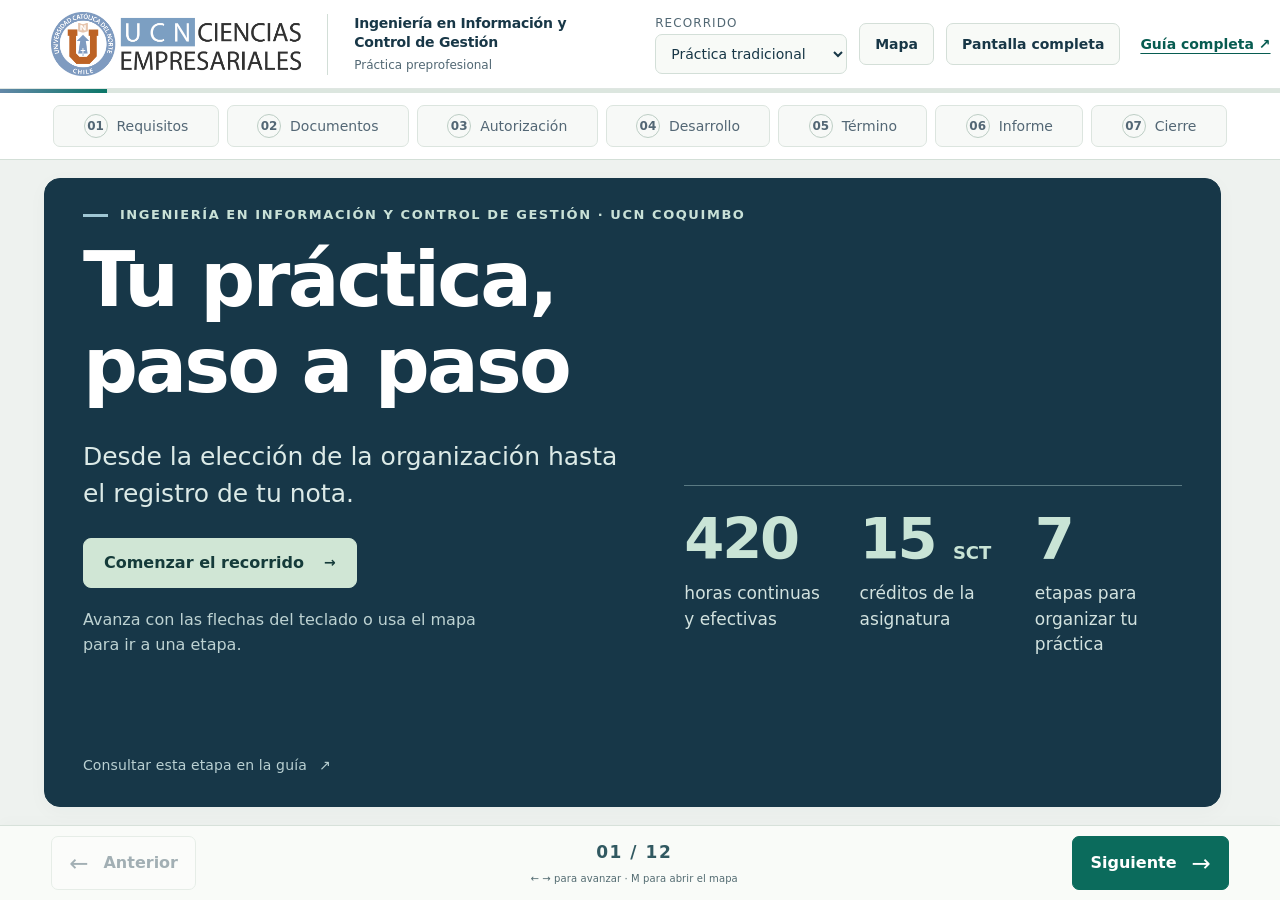
==== presentacion/index.html @ 8b62835c "Publica presentacion interactiva IICG 2026" ====
<!doctype html>
<html lang="es"><head><meta charset="utf-8"><meta name="viewport" content="width=device-width,initial-scale=1"><meta name="theme-color" content="#142f40"><meta name="description" content="Presentación interactiva del proceso de práctica preprofesional de Ingeniería en Información y Control de Gestión, UCN Coquimbo. Etapas, documentos, plazos y evaluación."><title>Tu práctica, paso a paso · IICG UCN</title><link rel="stylesheet" href="assets/presentacion.css?v=20261120-design3"><script src="assets/presentacion.js?v=20261120-design3" defer></script></head><body><a class="skip-link" href="#deck">Ir a la presentación</a><header class="deck-header"><a class="brand" href="https://eciem2026.github.io/recursospracticas.iicg/" aria-label="Abrir guía completa de práctica IICG"><img src="assets/logo-eciem-color.png" alt="Universidad Católica del Norte, Ciencias Empresariales"><span>Ingeniería en Información y Control de Gestión<br><small>Práctica preprofesional</small></span></a><div class="deck-tools"><label class="route-label" for="route-select">Recorrido<select id="route-select"><option value="tradicional">Práctica tradicional</option><option value="propia">Empresa propia</option></select></label><button type="button" class="tool-button" id="open-map">Mapa</button><button type="button" class="tool-button" id="fullscreen" hidden="">Pantalla completa</button><a class="guide-link" href="https://eciem2026.github.io/recursospracticas.iicg/">Guía completa ↗</a></div></header><div class="progress-track"><div id="deck-progress" role="progressbar" aria-label="Avance de la presentación" aria-valuemin="1" aria-valuemax="11" aria-valuenow="1"></div></div><noscript><p class="noscript-notice">Puedes leer todas las pantallas a continuación. Activa JavaScript para usar la navegación, los diagramas por pasos y las preguntas interactivas.</p></noscript><nav class="journey-strip" id="journey-strip" aria-label="Etapas del recorrido"><div class="journey-track" id="journey-track"></div></nav><main id="deck"><section class="slide cover" id="tradicional-0" data-route="tradicional" data-title="Tu práctica, paso a paso" aria-labelledby="title-tradicional-0" aria-roledescription="diapositiva"><div class="slide-heading"><p class="eyebrow">Ingeniería en Información y Control de Gestión · UCN Coquimbo</p><h1 id="title-tradicional-0" tabindex="-1">Tu práctica,<br>paso a paso</h1></div><div class="slide-content"><div class="cover-composition"><div class="cover-copy"><p>Desde la elección de la organización hasta el registro de tu nota.</p><button type="button" class="button primary" data-next="">Comenzar el recorrido <span aria-hidden="true">→</span></button><p class="small">Avanza con las flechas del teclado o usa el mapa para ir a una etapa.</p></div><dl class="cover-facts"><div><dt>420</dt><dd>horas continuas y efectivas</dd></div><div><dt>15 <span>SCT</span></dt><dd>créditos de la asignatura</dd></div><div><dt>7</dt><dd>etapas para organizar tu práctica</dd></div></dl></div></div><a class="source-link" href="https://eciem2026.github.io/recursospracticas.iicg/#screen=process&amp;route=traditional&amp;step=1">Consultar esta etapa en la guía <span aria-hidden="true">↗</span></a></section><section class="slide " id="tradicional-1" data-route="tradicional" data-title="Los requisitos para comenzar" aria-labelledby="title-tradicional-1" aria-roledescription="diapositiva"><div class="slide-heading"><p class="eyebrow">01 · Preparación</p><h1 id="title-tradicional-1" tabindex="-1">Los requisitos para comenzar</h1><p class="lede">Marca lo que ya revisaste antes de preparar tu postulación.</p></div><div class="slide-content"><div class="requirements-layout"><div data-check-group=""><div class="check-list"><label><input type="checkbox"><span>Mantener la matrícula como estudiante regular de la UCN.</span></label><label><input type="checkbox"><span>Tener aprobadas las asignaturas hasta sexto semestre, exceptuando Formación General.</span></label><label><input type="checkbox"><span>No estar afecto a causales de eliminación.</span></label><label><input type="checkbox"><span>Estar dentro del plazo de inscripción de la carrera.</span></label><label><input type="checkbox"><span>Estar dentro del período reglamentario para obtener el título.</span></label></div><p class="check-status" data-check-status="" aria-live="polite">0 de 5 requisitos revisados</p></div><aside class="side-note"><span class="big-symbol" aria-hidden="true">?</span><h2>¿Dónde realizarla?</h2><p>En una organización legalmente constituida, con funciones pertinentes a tu formación.</p><p>La organización no puede ser propiedad de un familiar directo.</p><a class="curriculum-open" id="deck-open-curriculum" href="#deck-curriculum" aria-haspopup="dialog" aria-controls="deck-curriculum">Ver la malla con asignaturas destacadas <span aria-hidden="true">↗</span></a></aside></div><p class="footnote">Esta lista te ayuda a revisar tu situación. La carrera verifica los requisitos al revisar la inscripción.</p><details class="extra" data-supplement="Los requisitos para comenzar"><summary>Programa de estudio y funciones pertinentes</summary><p>Antes de elegir la organización, revisa el programa de estudio de IICG. Las funciones deben permitir aplicar las competencias del perfil de egreso. Si necesitas una carta de presentación para postular, solicítala a la carrera.</p><a href="normativa/programa-practica-iicg.pdf" download>Consultar programa de estudio PDF</a></details></div><a class="source-link" href="https://eciem2026.github.io/recursospracticas.iicg/#screen=process&amp;route=traditional&amp;step=1">Consultar esta etapa en la guía <span aria-hidden="true">↗</span></a></section><section class="slide " id="tradicional-2" data-route="tradicional" data-title="El mapa de tu práctica" aria-labelledby="title-tradicional-2" aria-roledescription="diapositiva"><div class="slide-heading"><p class="eyebrow">Tu recorrido</p><h1 id="title-tradicional-2" tabindex="-1">El mapa de tu práctica</h1><p class="lede">Selecciona una etapa para abrir su explicación.</p></div><div class="slide-content"><nav class="process-map" aria-label="Etapas de la práctica"><button type="button" data-go="1"><span class="map-number">01</span><strong>Preparación</strong><small>Requisitos y organización</small></button><button type="button" data-go="3"><span class="map-number">02</span><strong>Documentación</strong><small>Formulario y plan</small></button><button type="button" data-go="4"><span class="map-number">03</span><strong>Revisión</strong><small>Carta y autorización</small></button><button type="button" data-go="5"><span class="map-number">04</span><strong>Desarrollo</strong><small>420 horas y evidencias</small></button><button type="button" data-go="6"><span class="map-number">05</span><strong>Término</strong><small>Aviso y constancia</small></button><button type="button" data-go="7"><span class="map-number">06</span><strong>Informe</strong><small>Entrega y evaluación</small></button><button type="button" data-go="8"><span class="map-number">07</span><strong>Cierre</strong><small>Nota y registro</small></button></nav><div class="map-caption"><p><strong>Antes de iniciar</strong><br>Preparación, documentos y autorización.</p><p><strong>Durante la práctica</strong><br>Actividades, seguimiento y evidencias.</p><p><strong>Al finalizar</strong><br>Notificación, evaluaciones y registro.</p></div></div><a class="source-link" href="https://eciem2026.github.io/recursospracticas.iicg/#screen=process&amp;route=traditional&amp;step=1">Consultar esta etapa en la guía <span aria-hidden="true">↗</span></a></section><section class="slide  deadline-slide" id="tradicional-3" data-route="tradicional" data-title="La postulación a Secretaría" aria-labelledby="title-tradicional-3" aria-roledescription="diapositiva"><div class="slide-heading"><p class="eyebrow">02 · Documentación</p><h1 id="title-tradicional-3" tabindex="-1">La postulación a Secretaría</h1><p class="lede">El formulario y el plan deben coincidir en sus antecedentes y fechas.</p></div><div class="slide-content"><div class="document-flow"><div class="document-pair"><div><span class="paper-number">01</span><h2>Formulario de inscripción</h2><p>Datos del estudiante, organización, supervisor, fechas y horario.</p><a class="download" href="formularios/inscripcion-iicg-2026.docx" download="">Descargar formulario <span>DOCX ↓</span></a></div><div><span class="paper-number">02</span><h2>Plan de trabajo</h2><p>Objetivo general, al menos tres objetivos específicos, actividades y productos.</p><a class="download" href="formularios/plan-de-practica-iicg-2026.docx" download="">Descargar plan <span>DOCX ↓</span></a></div></div><div class="send-strip"><span class="actor">Supervisor</span><strong>Firma y timbre en ambos documentos</strong><span class="connector" aria-hidden="true">→</span><span class="actor">Estudiante</span><strong>Envío a <a href="mailto:secre.iicg.eciem@ucn.cl">secre.iicg.eciem@ucn.cl</a></strong></div></div><div class="deadline-strip"><p><strong>15 de enero de 2027</strong><span>Fecha límite para postular.</span></p><p><strong>Al menos 5 días hábiles antes</strong><span>Respecto de la fecha de inicio de la práctica.</span></p></div><details class="extra" data-supplement="La postulación a Secretaría"><summary>Anticipación y documentos 2026</summary><p>El plazo de revisión comienza cuando Secretaría recibe los documentos. Una entrega sin al menos 5 días hábiles de anticipación puede rechazarse o requerir un ajuste autorizado de las fechas. Las solicitudes posteriores al 15 de enero de 2027 no se admiten ni se derivan a autorización.</p><p>Desde el 25 de noviembre de 2026, todas las nuevas inscripciones deben utilizar los formatos 2026. Si tienes versiones anteriores, descarga las actualizadas desde la biblioteca de descargas del recurso interactivo.</p></details></div><a class="source-link" href="https://eciem2026.github.io/recursospracticas.iicg/#screen=process&amp;route=traditional&amp;step=2">Consultar esta etapa en la guía <span aria-hidden="true">↗</span></a></section><section class="slide " id="tradicional-4" data-route="tradicional" data-title="La autorización del inicio" aria-labelledby="title-tradicional-4" aria-roledescription="diapositiva"><div class="slide-heading"><p class="eyebrow">03 · Revisión</p><h1 id="title-tradicional-4" tabindex="-1">La autorización del inicio</h1><p class="lede">La carta de aceptación es obligatoria antes de comenzar.</p></div><div class="slide-content"><div class="sequence" data-sequence=""><ol aria-label="Secuencia de autorización"><li><span class="actor">Secretaría y Jefatura</span><strong>Revisión inicial</strong><p>Revisan el formulario y el plan en 5 días hábiles desde su recepción en Secretaría.</p></li><li><span class="actor">Secretaría</span><strong>Resultado por correo</strong><p>Comunica si la documentación está aprobada, tiene observaciones o fue rechazada.</p></li><li><span class="actor">Secretaría y empresa</span><strong>Carta de aceptación</strong><p>Con los documentos aprobados, Secretaría envía la carta. La empresa la completa, firma y timbra.</p></li><li><span class="actor">Estudiante y carrera</span><strong>Inicio confirmado</strong><p>Entrega la carta antes de comenzar. Confirma autorización y fechas con Secretaría.</p></li></ol><div class="sequence-control"><button type="button" class="button subtle" data-reveal="">Siguiente paso</button><span data-sequence-status="" aria-live="polite"></span><button type="button" class="text-button" data-reset-sequence="">Reiniciar</button></div></div><details class="quiz" data-supplement="La autorización del inicio"><summary>Pregunta para conversar <span aria-hidden="true">+</span></summary><fieldset data-quiz="inicio"><legend>El formulario y el plan están aprobados, pero aún no entregas la carta. ¿Puedes comenzar?</legend><div class="answers"><button type="button" data-answer="" data-correct="false" data-feedback="La carta completada debe llegar a Secretaría antes del inicio. Confirma la autorización y las fechas registradas.">Sí, con la aprobación del plan basta.</button><button type="button" data-answer="" data-correct="true" data-feedback="La aprobación del formulario y del plan permite gestionar la carta. Su entrega es obligatoria antes de comenzar.">Primero debo entregar la carta y confirmar la autorización.</button></div><p class="feedback" role="status" hidden=""></p></fieldset></details><div class="supporting-details" aria-label="Indicaciones de autorización"><details class="extra" data-supplement="La autorización del inicio"><summary>Si la revisión tiene observaciones</summary><p>Corrige y reenvía en 10 días hábiles desde el correo de Secretaría. La nueva revisión dispone de 5 días hábiles desde la recepción. Si no corriges en el plazo, la solicitud se da por cancelada.</p></details><details class="extra" data-supplement="La autorización del inicio"><summary>Instrucciones y constancia de término</summary><p>Una vez recibida y verificada la carta de aceptación, Secretaría confirma que puedes iniciar según las fechas autorizadas y envía por correo las instrucciones y la plantilla de constancia de término. Conserva el documento para gestionar la firma y el timbre de la empresa al finalizar. La carta y la constancia son enviadas por Secretaría.</p></details></div></div><a class="source-link" href="https://eciem2026.github.io/recursospracticas.iicg/#screen=process&amp;route=traditional&amp;step=3">Consultar esta etapa en la guía <span aria-hidden="true">↗</span></a></section><section class="slide " id="tradicional-5" data-route="tradicional" data-title="El trabajo y sus evidencias" aria-labelledby="title-tradicional-5" aria-roledescription="diapositiva"><div class="slide-heading"><p class="eyebrow">04 · Desarrollo</p><h1 id="title-tradicional-5" tabindex="-1">El trabajo y sus evidencias</h1></div><div class="slide-content"><div class="work-layout"><div><div class="hours"><strong>420</strong><span>horas continuas<br>y efectivas</span></div><p>Cumple el plan autorizado y coordina el seguimiento con tu supervisor.</p><p>Si cursas asignaturas, cumple tus compromisos académicos y descuenta ese tiempo de las horas de práctica.</p></div><div class="week-example"><h2>Una forma de organizar tu semana</h2><p class="small">Ejemplo de organización, adaptable a tus actividades.</p><ol><li><span>Durante la semana</span><strong>Registrar las actividades</strong><p>Qué hiciste, qué herramientas utilizaste y qué resultados obtuviste.</p></li><li><span>Al reunir evidencias</span><strong>Guardar los respaldos</strong><p>Documentos, reportes, gráficos o capturas que respalden tu trabajo.</p></li><li><span>Al cerrar la semana</span><strong>Actualizar la bitácora</strong><p>Incluye dificultades y soluciones. Organiza evidencias de al menos cuatro problemáticas.</p></li></ol></div></div><details class="extra" data-supplement="El trabajo y sus evidencias"><summary>Cambios de fechas, inconvenientes y seguro escolar</summary><p>Consulta previamente con Secretaría cualquier cambio de fechas. Si necesitas terminar anticipadamente, contacta a Jefatura de Carrera para su revisión y visado.</p><p>El seguro rige desde el inicio hasta el término registrado. Antes del receso institucional, confirma los contactos y el procedimiento de atención. El certificado solo se emite una vez iniciada la práctica.</p></details></div><a class="source-link" href="https://eciem2026.github.io/recursospracticas.iicg/#screen=process&amp;route=traditional&amp;step=4">Consultar esta etapa en la guía <span aria-hidden="true">↗</span></a></section><section class="slide  deadline-slide" id="tradicional-6" data-route="tradicional" data-title="El término abre tres caminos" aria-labelledby="title-tradicional-6" aria-roledescription="diapositiva"><div class="slide-heading"><p class="eyebrow">05 · Término</p><h1 id="title-tradicional-6" tabindex="-1">El término abre tres caminos</h1><p class="lede">Los plazos de 10 y 30 días corren en paralelo desde la fecha de término. En 10 días debes notificar y adjuntar la constancia firmada.</p></div><div class="slide-content"><div class="fork-root">Fecha de término de la práctica</div><div class="parallel-flow"><div><span class="actor">Estudiante</span><h2>Notificación y constancia</h2><div class="time-number">10 <span>días corridos</span></div><p>Notifica el término por correo a Secretaría y adjunta la constancia firmada y timbrada por la empresa dentro de 10 días corridos. El incumplimiento anula la práctica.</p></div><div><span class="actor">Secretaría y supervisor</span><h2>Evaluación del supervisor</h2><p>Secretaría gestiona su envío. La respuesta aprobatoria permite derivar el informe al académico.</p></div><div><span class="actor">Estudiante</span><h2>Entrega del informe</h2><div class="time-number">30 <span>días corridos</span></div><p>Entrega el informe dentro de los 30 días corridos desde el término, aunque la respuesta del supervisor esté pendiente.</p></div></div><details class="quiz" data-supplement="El término abre tres caminos"><summary>Pregunta para conversar <span aria-hidden="true">+</span></summary><fieldset data-quiz="termino"><legend>Terminaste la práctica. ¿Qué debes entregar dentro de 10 días corridos?</legend><div class="answers"><button type="button" data-answer="" data-correct="true" data-feedback="Notifica y adjunta la constancia firmada dentro de 10 días corridos. Secretaría te envía la plantilla al confirmar el inicio, una vez recibida y verificada la carta de aceptación.">La notificación del término y la constancia firmada por la empresa.</button><button type="button" data-answer="" data-correct="false" data-feedback="La constancia se entrega firmada junto con el aviso dentro de 10 días corridos. El informe tiene un plazo independiente de 30 días corridos desde el término.">El informe junto con la constancia antes de poder notificar.</button></div><p class="feedback" role="status" hidden=""></p></fieldset></details></div><a class="source-link" href="https://eciem2026.github.io/recursospracticas.iicg/#screen=process&amp;route=traditional&amp;step=5">Consultar esta etapa en la guía <span aria-hidden="true">↗</span></a></section><section class="slide " id="tradicional-7" data-route="tradicional" data-title="La revisión del informe" aria-labelledby="title-tradicional-7" aria-roledescription="diapositiva"><div class="slide-heading"><p class="eyebrow">06 · Informe</p><h1 id="title-tradicional-7" tabindex="-1">La revisión del informe</h1><p class="lede">Selecciona cada situación para ver cómo avanza el proceso.</p></div><div class="slide-content"><div class="decision-intro"><span class="decision-label">Primero</span><h2>¿Qué ocurre con la evaluación del supervisor?</h2></div><div class="case-switch" role="group" aria-label="Estado de la evaluación del supervisor"><button type="button" data-case="espera" aria-pressed="true">Sin respuesta</button><button type="button" data-case="reprobada" aria-pressed="false">Menor a 5,0</button><button type="button" data-case="aprobada" aria-pressed="false">Aprobada</button></div><div class="case-result" data-case-result="espera"><span class="outcome-tag">Informe en espera</span><h2>La revisión académica espera la respuesta</h2><p>El estudiante debe entregar el informe dentro de los 30 días corridos desde el término. La respuesta pendiente del supervisor no extiende ese plazo.</p></div><div class="case-result danger" data-case-result="reprobada"><span class="outcome-tag">Práctica reprobada</span><h2>El informe no pasa a revisión académica</h2><p>Una evaluación del supervisor inferior a 5,0 reprueba la práctica, independientemente del promedio ponderado.</p></div><div class="case-result success" data-case-result="aprobada"><span class="outcome-tag">Derivación al académico</span><h2>Entre 15 y 30 días corridos para evaluar</h2><p>El plazo comienza cuando el académico recibe el informe. La derivación requiere haber recibido la evaluación aprobatoria del supervisor directo.</p></div><details class="quiz" data-supplement="La revisión del informe"><summary>Pregunta para conversar <span aria-hidden="true">+</span></summary><fieldset data-quiz="informe"><legend>El supervisor aún no responde. ¿Qué corresponde hacer con el informe?</legend><div class="answers"><button type="button" data-answer="" data-correct="true" data-feedback="La entrega del estudiante mantiene su plazo de 30 días corridos desde el término. El plazo del académico comienza cuando recibe el informe para revisarlo.">Entregarlo en plazo. La revisión esperará la respuesta aprobatoria.</button><button type="button" data-answer="" data-correct="false" data-feedback="El plazo de entrega se cuenta desde el término de la práctica. La evaluación pendiente del supervisor no lo posterga.">Esperar la respuesta del supervisor para comenzar el plazo de entrega.</button></div><p class="feedback" role="status" hidden=""></p></fieldset></details></div><a class="source-link" href="https://eciem2026.github.io/recursospracticas.iicg/#screen=process&amp;route=traditional&amp;step=6">Consultar esta etapa en la guía <span aria-hidden="true">↗</span></a></section><section class="slide " id="tradicional-8" data-route="tradicional" data-title="La nota y el cierre académico" aria-labelledby="title-tradicional-8" aria-roledescription="diapositiva"><div class="slide-heading"><p class="eyebrow">07 · Cierre</p><h1 id="title-tradicional-8" tabindex="-1">La nota y el cierre académico</h1></div><div class="slide-content"><div class="grade-layout"><div><div class="weight-bar" aria-label="70% informe y 30% evaluación del supervisor"><span>70%</span><span>30%</span></div><div class="weight-labels"><p><strong>Informe</strong>Evaluación académica</p><p><strong>Supervisor</strong>Competencias genéricas</p></div><p class="grade-rule">La evaluación del supervisor debe ser aprobatoria. Una nota inferior a 5,0 reprueba la práctica.</p></div><div class="grade-ranges"><h2>Primera evaluación del informe</h2><div><strong>5,0 a 7,0</strong><span>Aprobado</span></div><div><strong>3,0 a 4,9</strong><span>Pendiente de correcciones</span></div><div><strong>Menor a 3,0</strong><span>Reprobado</span></div></div></div><details class="extra" data-supplement="La nota y el cierre académico"><summary>El informe pendiente y su segunda evaluación</summary><p>Corrige y reenvía en 10 días corridos desde la comunicación de la evaluación. El mismo académico revisa nuevamente en un máximo de 10 días corridos. La nota máxima de la segunda evaluación es 5,0.</p><p>La práctica se reprueba si no entregas la corrección en plazo, si no incorporas adecuadamente las observaciones o si el informe corregido sigue bajo 5,0.</p></details><div class="closure-note"><strong>Cierre del segundo semestre de 2026</strong><p>La nota se registra en Banner a más tardar al cierre del semestre lectivo. Para registrar en el segundo semestre de 2026, la práctica debe estar finalizada y las evaluaciones del informe y del supervisor aprobadas hasta el 15 de enero de 2027. Secretaría comunica el desglose y la nota final por correo.</p></div><details class="extra" data-supplement="La nota y el cierre académico"><summary>Si tu práctica queda pendiente para el siguiente año</summary><p>Planifica el término, la entrega del informe y ambas evaluaciones antes del cierre académico. Si el proceso queda pendiente para el siguiente año, deberás regularizar tu situación académica y administrativa para continuar. Las condiciones económicas se consultan con Cobranza.</p></details></div><a class="source-link" href="https://eciem2026.github.io/recursospracticas.iicg/#screen=process&amp;route=traditional&amp;step=7">Consultar esta etapa en la guía <span aria-hidden="true">↗</span></a></section><section class="slide " id="tradicional-9" data-route="tradicional" data-title="Tu próximo paso" aria-labelledby="title-tradicional-9" aria-roledescription="diapositiva"><div class="slide-heading"><p class="eyebrow">Una lista para llevar</p><h1 id="title-tradicional-9" tabindex="-1">Tu próximo paso</h1><p class="lede">Guarda el recurso y consulta a Secretaría ante dudas sobre tu proceso.</p></div><div class="slide-content"><div class="takeaway-layout"><div data-check-group=""><div class="check-list final-list"><label><input type="checkbox"><span>Revisé los requisitos y elegí una organización pertinente.</span></label><label><input type="checkbox"><span>Identifiqué los documentos, firmas y autorizaciones que necesito.</span></label><label><input type="checkbox"><span>Distingo el aviso de término, la constancia y la entrega del informe.</span></label><label><input type="checkbox"><span>Sé cuándo puede comenzar la revisión académica.</span></label></div><p class="check-status" data-check-status="" aria-live="polite">0 de 4 puntos revisados</p><div class="takeaway-buttons"><a class="button primary" href="assets/lista-practica.txt" download="">Descargar lista <span>TXT ↓</span></a><button class="button subtle" type="button" data-print-summary="">Imprimir lista</button></div></div><aside class="resources"><h2>Documentos y contacto</h2><a class="download" href="informe-evaluacion/plantilla-informe-iicg.docx" download="">Plantilla de informe <span>DOCX ↓</span></a><a class="download" href="informe-evaluacion/competencias-genericas-supervisor.pdf" download="">Competencias genéricas · instrumento oficial UCN <span>PDF ↓</span></a><a class="download" href="normativa/reglamento-iicg-020-2025.pdf" download="">Reglamento de práctica IICG <span>PDF ↓</span></a><a class="download" href="https://eciem2026.github.io/recursospracticas.iicg/#screen=library&amp;category=inscripcion">Todos los formularios <span>↗</span></a><a class="contact-link" href="mailto:secre.iicg.eciem@ucn.cl">secre.iicg.eciem@ucn.cl</a><button class="text-button own-start" type="button" data-route-go="propia">Ver práctica en empresa propia ↗</button></aside></div></div><a class="source-link" href="https://eciem2026.github.io/recursospracticas.iicg/#screen=process&amp;route=traditional&amp;step=7">Consultar esta etapa en la guía <span aria-hidden="true">↗</span></a></section><section class="slide " id="propia-0" data-route="propia" data-title="La práctica en tu empresa" aria-labelledby="title-propia-0" aria-roledescription="diapositiva"><div class="slide-heading"><p class="eyebrow">Empresa propia · Solicitud</p><h1 id="title-propia-0" tabindex="-1">La práctica en tu empresa</h1><p class="lede">La autorización precede a la inscripción formal.</p></div><div class="slide-content"><div class="own-layout"><div><p class="large-copy">Esta modalidad requiere una <strong>solicitud fundada y la aprobación de Jefatura de Carrera</strong>.</p><p>Fundamenta que eres propietario y trabajas a tiempo completo en la empresa, y cómo tu ausencia afectaría su funcionamiento y resultados.</p><a class="download" href="formularios/inscripcion-empresa-propia-iicg-2026.docx" download="">Formulario de empresa propia <span>DOCX ↓</span></a></div><div class="document-stack"><h2>Antecedentes de la solicitud</h2><ol><li>Carta de solicitud.</li><li>Formulario 4415 de inicio de actividades.</li><li>Extracto de constitución, cuando corresponda.</li><li>Último estado de situación financiera.</li><li>Otros respaldos pertinentes, como contratos o proyectos adjudicados.</li></ol></div></div><details class="extra" data-supplement="La práctica en tu empresa"><summary>Antigüedad, revisión e inscripción</summary><div class="detail-chapters"><div><h3>Antigüedad mínima</h3><p>La empresa debe tener al menos un año de antigüedad cumplido al presentar la solicitud, contado desde el inicio de actividades registrado ante el SII.</p></div><div><h3>Revisión y correcciones</h3><p>La revisión inicial y la revisión de una entrega corregida disponen de 15 días corridos desde su recepción en Secretaría. Las correcciones deben enviarse en 10 días hábiles desde el correo con observaciones. Si no se responde en plazo, la solicitud se cancela y se debe presentar una nueva solicitud.</p></div><div><h3>Inscripción y condiciones</h3><p>Una vez autorizada por Jefatura, completa, firma y envía el formulario de empresa propia. Secretaría confirmará la fecha oficial de inscripción y el vencimiento del informe. Jefatura podrá establecer productos o evidencias pertinentes al perfil de egreso, comunicados por escrito al autorizar.</p></div></div></details></div><a class="source-link" href="https://eciem2026.github.io/recursospracticas.iicg/#screen=process&amp;route=own&amp;step=1">Consultar esta etapa en la guía <span aria-hidden="true">↗</span></a></section><section class="slide  deadline-slide" id="propia-1" data-route="propia" data-title="El informe del emprendimiento" aria-labelledby="title-propia-1" aria-roledescription="diapositiva"><div class="slide-heading"><p class="eyebrow">Empresa propia · Informe</p><h1 id="title-propia-1" tabindex="-1">El informe del emprendimiento</h1></div><div class="slide-content"><div class="own-report"><div class="own-deadline"><span class="actor">Desde la inscripción</span><strong>30</strong><span>días corridos como máximo<br>para entregar el informe</span></div><div><h2>El trabajo que presentarás</h2><ol class="report-content"><li><strong>El emprendimiento</strong><span>Propósito, modelo de negocio, clientes, recursos y limitaciones.</span></li><li><strong>Al menos cuatro problemáticas</strong><span>Acciones implementadas, resultados y evidencias.</span></li><li><strong>Análisis y proyecciones</strong><span>Matriz FODA, oportunidades de mejora y al menos tres estrategias futuras concretas.</span></li></ol></div></div><div class="closure-note"><strong>Revisión académica: entre 15 y 30 días corridos desde la recepción del informe por el evaluador</strong><p>Atiende las observaciones y las correcciones conforme al Apéndice de Evaluación del Reglamento.</p></div><div class="inline-downloads"><a class="download" href="normativa/reglamento-iicg-020-2025.pdf" download="">Reglamento <span>PDF ↓</span></a><a class="download" href="normativa/apendice-evaluacion-iicg-231-2025.pdf" download="">Apéndice: evaluación del informe <span>PDF ↓</span></a></div><details class="extra" data-supplement="El informe del emprendimiento"><summary>Período, aporte personal y evaluación</summary><div class="detail-chapters"><div><h3>Plazo de entrega</h3><p>Los 30 días corridos se cuentan desde la fecha oficial de inscripción, que Secretaría confirmará por correo. La solicitud o su aprobación por sí solas no formalizan la inscripción.</p></div><div><h3>Período y aporte personal</h3><p>Acredita tu desempeño a tiempo completo y delimita el período que cubre el informe. Identifica las funciones, actividades, problemas, acciones y resultados atribuibles a tu trabajo, diferenciándolos de la trayectoria del negocio. Incorpora los productos o evidencias exigidos en la autorización.</p></div><div><h3>Evaluación y correcciones</h3><p>El informe se aprueba con nota de 5,0 a 7,0, queda pendiente entre 3,0 y 4,9 y se reprueba bajo 3,0. Corrige un informe pendiente en 10 días corridos desde la comunicación de su evaluación. El mismo académico revisa en un máximo de 10 días corridos y la nota máxima de esa segunda evaluación es 5,0. No entregar en plazo, no incorporar las observaciones o mantener una nota inferior a 5,0 implica reprobar la práctica.</p></div></div></details></div><a class="source-link" href="https://eciem2026.github.io/recursospracticas.iicg/#screen=process&amp;route=own&amp;step=3">Consultar esta etapa en la guía <span aria-hidden="true">↗</span></a></section><section class="slide  deadline-slide" id="propia-2" data-route="propia" data-title="La presentación y defensa" aria-labelledby="title-propia-2" aria-roledescription="diapositiva"><div class="slide-heading"><p class="eyebrow">Empresa propia · Defensa</p><h1 id="title-propia-2" tabindex="-1">La presentación y defensa</h1></div><div class="slide-content"><div class="defense-composition"><div><span class="actor">Exposición</span><strong>20 <span>minutos</span></strong><p>Máximo para presentar el trabajo, las acciones y los resultados del emprendimiento.</p></div><div><span class="actor">Preguntas de la comisión</span><strong>20 <span>minutos</span></strong><p>Máximo para responder las preguntas y demostrar dominio del trabajo.</p></div></div><div class="defense-weight"><strong>70% informe</strong><span aria-hidden="true">+</span><strong>30% presentación y defensa</strong></div><p class="footnote">La defensa es presencial ante una comisión de académicos y reemplaza la evaluación del empleador. Se realiza dentro de 15 días hábiles desde la comunicación de aprobación del informe. Secretaría informa fecha, hora y lugar por correo institucional.</p><div class="takeaway-buttons"><a class="button primary" href="assets/lista-practica.txt" download="">Descargar lista <span>TXT ↓</span></a><a class="button subtle" href="https://eciem2026.github.io/recursospracticas.iicg/#screen=process&amp;route=own&amp;step=4">Consultar la guía completa ↗</a><button class="text-button" type="button" data-route-go="tradicional">Volver al recorrido tradicional</button></div><details class="extra" data-supplement="La presentación y defensa"><summary>Aprobación y cierre académico</summary><div class="detail-chapters"><div><h3>Aprobación independiente</h3><p>El informe y la presentación y defensa deben aprobarse de manera independiente con nota mínima de 5,0. Reprobar la defensa implica reprobar la práctica, sin segunda oportunidad. La carrera comunicará el resultado por correo.</p></div><div><h3>Registro académico</h3><p>Para registrar la práctica en el segundo semestre de 2026, el informe y la defensa deben estar aprobados a más tardar el 15 de enero de 2027. La nota final se registra en Banner al cierre del semestre lectivo correspondiente.</p></div></div></details></div><a class="source-link" href="https://eciem2026.github.io/recursospracticas.iicg/#screen=process&amp;route=own&amp;step=4">Consultar esta etapa en la guía <span aria-hidden="true">↗</span></a></section><section class="slide qr-closing" id="cierre-qr" data-route="comun" data-title="La guía completa de tu práctica" aria-labelledby="title-cierre-qr" aria-roledescription="diapositiva"><div class="slide-heading"><p class="eyebrow">Para continuar</p><h1 id="title-cierre-qr" tabindex="-1">La guía completa de tu práctica</h1><p class="lede">Escanea el QR para revisar el proceso en detalle y descargar los documentos.</p></div><div class="slide-content qr-layout"><div class="qr-message"><p class="qr-intro">Guarda el enlace para consultar durante tu práctica:</p><ul class="qr-topics"><li>Las etapas y los plazos del proceso.</li><li>Los formularios y documentos.</li><li>La evaluación y el cierre académico.</li></ul><a class="button primary" href="https://eciem2026.github.io/recursospracticas.iicg/" target="_blank" rel="noopener noreferrer">Abrir la guía completa <span aria-hidden="true">↗</span></a><p class="qr-contact">Secretaría de Carrera<br><a href="mailto:secre.iicg.eciem@ucn.cl">secre.iicg.eciem@ucn.cl</a></p></div><figure class="qr-figure"><a class="qr-image-link" href="https://eciem2026.github.io/recursospracticas.iicg/" target="_blank" rel="noopener noreferrer" aria-label="Abrir la guía completa de práctica IICG"><img src="assets/qr-guia-practica.png" width="673" height="669" alt="Código QR de la guía completa de práctica IICG. El mismo enlace está disponible en esta pantalla."></a><figcaption>Escanea con la cámara de tu teléfono.</figcaption></figure></div><a class="source-link qr-url" href="https://eciem2026.github.io/recursospracticas.iicg/" target="_blank" rel="noopener noreferrer">https://eciem2026.github.io/recursospracticas.iicg/</a></section><section class="slide updates-slide" id="avisos-iicg" data-route="comun" data-title="Avisos de la carrera" aria-labelledby="title-avisos-iicg" aria-roledescription="diapositiva"><div class="slide-heading"><p class="eyebrow">IICG · Información para este período</p><h1 id="title-avisos-iicg" tabindex="-1">Avisos de la carrera</h1><p class="lede">Revisa las comunicaciones de la carrera durante tu proceso de práctica.</p></div><div class="slide-content"><div class="updates-grid"><article><h2>Rúbricas de informe en actualización</h2><p>El recurso interactivo contiene las versiones 2025, vigentes y aplicables a la fecha. El Comité Curricular está actualizando las rúbricas de informe de práctica tradicional y de empresa propia.</p><p>Se prevé disponer de nuevas versiones durante diciembre de 2026 o enero de 2027. La carrera comunicará su publicación y desde cuándo se aplicarán.</p></article><article><h2>Competencias genéricas</h2><p>Por el momento, este instrumento mantiene su versión vigente. Cualquier modificación será informada oportunamente.</p></article><article><h2>Plataforma institucional</h2><p>Su próxima implementación podría actualizar algunos pasos administrativos. La carrera comunicará las instrucciones y la fecha de aplicación.</p></article><article><h2>Documentación 2026 obligatoria</h2><p>Desde el <strong>25 de noviembre de 2026</strong>, todas las nuevas inscripciones deberán utilizar los formatos 2026. Si tienes versiones anteriores, descarga la documentación actualizada desde la biblioteca de descargas del recurso interactivo.</p></article></div></div><a class="source-link" href="mailto:secre.iicg.eciem@ucn.cl">Consultas a Secretaría de Carrera · secre.iicg.eciem@ucn.cl</a></section></main><footer class="deck-footer"><button type="button" class="nav-button" id="previous" disabled><span aria-hidden="true">←</span> Anterior</button><button type="button" id="read-more" class="reading-cue" hidden>Ver contenido restante</button><div class="position"><span id="position" aria-live="polite" aria-atomic="true">01 / 11</span><span class="keyboard-hint">← → para avanzar · M para abrir el mapa</span></div><button type="button" class="nav-button next" id="next">Siguiente <span aria-hidden="true">→</span></button></footer><dialog id="map-dialog" aria-labelledby="map-title"><div class="dialog-heading"><div><p class="eyebrow">Tu recorrido</p><h2 id="map-title">Mapa de la presentación</h2></div><button type="button" class="tool-button" id="close-map">Cerrar ×</button></div><nav id="slide-menu" aria-label="Pantallas de la presentación"></nav><p class="small">Puedes volver a una pantalla sin perder tus respuestas durante esta visita.</p></dialog><div id="deck-status" class="sr-only" role="status"></div><section class="print-summary" aria-labelledby="summary-title"><img src="assets/logo-eciem-color.png" alt="UCN Ciencias Empresariales"><h1 id="summary-title">Tu lista para la práctica</h1><p>Ingeniería en Información y Control de Gestión · UCN Coquimbo</p><h2>Práctica tradicional</h2><ul><li>Requisitos académicos y administrativos revisados.</li><li>Formulario y plan firmados y timbrados. Envío al menos 5 días hábiles antes del inicio y hasta el 15 de enero de 2027.</li><li>Carta de aceptación completada y entregada antes del inicio. Autorización y fechas confirmadas con Secretaría.</li><li>420 horas continuas y efectivas. Bitácora semanal y evidencias del trabajo.</li><li>Notificar el término y adjuntar la constancia firmada por la empresa en máximo 10 días corridos desde el término. La plantilla se recibe al confirmar el inicio.</li><li>Informe dentro de 30 días corridos desde el término, aunque la evaluación del supervisor esté pendiente.</li><li>Evaluación aprobatoria del supervisor recibida para derivar el informe al académico. Revisión académica: entre 15 y 30 días corridos desde la recepción del informe por el evaluador.</li><li>Período de registro académico confirmado con Secretaría.</li></ul><h2>Empresa propia</h2><ul><li>Solicitud fundada con antecedentes y aprobación de Jefatura de Carrera.</li><li>Informe en máximo 30 días corridos desde la inscripción.</li><li>Cuatro problemáticas como mínimo, FODA y al menos tres estrategias futuras.</li><li>Defensa: máximo 20 minutos de exposición y 20 minutos de preguntas.</li></ul><p><strong>Contacto:</strong> secre.iicg.eciem@ucn.cl</p><p>Desde el 25 de noviembre de 2026, utiliza los formatos de inscripción 2026. Las rúbricas de informe 2025 siguen vigentes hasta que la carrera comunique su actualización y aplicación. Consulta los avisos finales de la presentación.</p></section><dialog id="deck-curriculum" class="curriculum-modal" aria-labelledby="deck-curriculum-title" aria-describedby="deck-curriculum-intro"><div class="dialog-heading"><div><p class="eyebrow">Requisitos académicos</p><h2 id="deck-curriculum-title">La malla y tus asignaturas requeridas</h2></div><button type="button" class="tool-button" id="deck-close-curriculum" aria-label="Cerrar malla y volver a la diapositiva">Volver a la diapositiva ×</button></div><p id="deck-curriculum-intro" class="curriculum-description">Debes tener aprobadas las asignaturas de los semestres I a VI, exceptuando Formación General. Los recuadros amarillos con borde naranjo destacan las asignaturas requeridas. La franja morada de Formación General queda fuera de este requisito.</p><div class="curriculum-controls"><label><input id="deck-toggle-highlights" type="checkbox" checked> Destacar asignaturas requeridas</label><button type="button" class="tool-button" id="deck-zoom-curriculum" aria-pressed="false" aria-controls="deck-curriculum-picture">Ampliar para leer</button><a href="assets/malla-iicg-2026.png" download="">Descargar malla original PNG ↓</a></div><div class="curriculum-viewport" id="deck-curriculum-viewport" tabindex="0" role="region" aria-label="Malla curricular ampliable. Al ampliar, desplázate para recorrer las asignaturas."><div class="curriculum-picture" id="deck-curriculum-picture"><img id="deck-curriculum-image" src="assets/malla-iicg-preview.webp" alt="Malla curricular de Ingeniería en Información y Control de Gestión 2026, en diez semestres. Se destacan las asignaturas de los seis primeros semestres, exceptuando Formación General."><svg id="deck-curriculum-highlights" viewBox="0 0 1822 1376" aria-hidden="true"><rect x="35" y="226" width="143" height="111" rx="7"></rect><rect x="35" y="345" width="143" height="115" rx="7"></rect><rect x="35" y="474" width="143" height="107" rx="7"></rect><rect x="35" y="590" width="143" height="121" rx="7"></rect><rect x="35" y="718" width="143" height="117" rx="7"></rect><rect x="214" y="226" width="140" height="111" rx="7"></rect><rect x="214" y="345" width="140" height="115" rx="7"></rect><rect x="214" y="474" width="140" height="107" rx="7"></rect><rect x="214" y="590" width="140" height="121" rx="7"></rect><rect x="214" y="718" width="140" height="117" rx="7"></rect><rect x="389" y="226" width="140" height="111" rx="7"></rect><rect x="389" y="345" width="140" height="115" rx="7"></rect><rect x="389" y="474" width="140" height="107" rx="7"></rect><rect x="389" y="590" width="140" height="121" rx="7"></rect><rect x="389" y="718" width="140" height="117" rx="7"></rect><rect x="554" y="226" width="147" height="111" rx="7"></rect><rect x="554" y="345" width="147" height="115" rx="7"></rect><rect x="554" y="474" width="147" height="107" rx="7"></rect><rect x="554" y="590" width="147" height="121" rx="7"></rect><rect x="554" y="718" width="147" height="117" rx="7"></rect><rect x="737" y="226" width="145" height="111" rx="7"></rect><rect x="737" y="345" width="145" height="115" rx="7"></rect><rect x="737" y="474" width="145" height="107" rx="7"></rect><rect x="737" y="590" width="145" height="121" rx="7"></rect><rect x="737" y="718" width="145" height="117" rx="7"></rect><rect x="903" y="226" width="153" height="111" rx="7"></rect><rect x="903" y="345" width="153" height="115" rx="7"></rect><rect x="903" y="474" width="153" height="107" rx="7"></rect><rect x="903" y="590" width="153" height="121" rx="7"></rect><rect x="903" y="718" width="153" height="117" rx="7"></rect></svg></div></div><p class="curriculum-caption" id="deck-curriculum-caption" role="status">Malla ajustada a la ventana. Amplía para leer las asignaturas.</p><p class="curriculum-footnote">La carrera verifica la situación académica al revisar la inscripción.</p></dialog></body></html>
---- presentacion/assets/presentacion.css ----
:root{--ink:#142f40;--muted:#536a73;--teal:#087969;--teal-dark:#075d51;--mint:#e9f1e9;--paper:#f7f6f0;--white:#fff;--line:#ced8d1;--gold:#b37b2b;--amber:#fbefda;--red:#9a3b32;--header:88px;--footer:82px}*{box-sizing:border-box}html{scroll-behavior:smooth}body{margin:0;font:22px/1.5 system-ui,-apple-system,BlinkMacSystemFont,"Segoe UI",sans-serif;color:var(--ink);background:var(--paper)}button,input,select{font:inherit}button,a,select,label{touch-action:manipulation}button,select{cursor:pointer}a{color:var(--teal-dark);text-underline-offset:4px}button:focus-visible,a:focus-visible,input:focus-visible,select:focus-visible,summary:focus-visible{outline:3px solid #bd8429;outline-offset:4px}button:disabled{opacity:.4;cursor:default}[hidden]{display:none!important}button{color:inherit}h1,h2,p,dl,ol,ul{margin:0}h1{font-size:clamp(36px,4.4vw,62px);line-height:1.08;letter-spacing:-.045em;font-weight:750;max-width:1080px}h1:focus{outline:none}h2{font-size:clamp(23px,2.2vw,30px);line-height:1.2;letter-spacing:-.025em}p{max-width:76ch}strong{font-weight:700}.eyebrow{font-size:14px;letter-spacing:.13em;text-transform:uppercase;font-weight:750;color:var(--teal);margin-bottom:14px}.lede{font-size:clamp(20px,1.9vw,25px);line-height:1.45;color:var(--muted);margin-top:17px;max-width:1000px}.small,.footnote{font-size:17px;line-height:1.55;color:var(--muted)}.footnote{margin-top:20px}.sr-only{position:absolute!important;width:1px;height:1px;padding:0;overflow:hidden;clip:rect(0,0,0,0);white-space:nowrap;border:0}.skip-link{position:fixed;z-index:50;top:-100px;left:20px;background:white;padding:10px}.skip-link:focus{top:10px}.deck-header{min-height:var(--header);padding:18px clamp(20px,4vw,64px);display:flex;align-items:center;justify-content:space-between;gap:20px;background:white;border-bottom:1px solid var(--line)}.brand{display:flex;align-items:center;gap:22px;text-decoration:none;color:var(--ink);flex-shrink:0}.brand img{width:194px;height:auto;display:block}.brand>span{font-size:16px;line-height:1.3;border-left:1px solid var(--line);padding-left:20px;font-weight:650}.brand small{font-size:12px;font-weight:400;color:var(--muted)}.deck-tools{display:flex;align-items:center;gap:10px;font-size:13px}.route-label{display:flex;flex-direction:column;gap:2px;font-size:10px;text-transform:uppercase;letter-spacing:.07em;color:var(--muted)}.route-label select{font-size:14px;letter-spacing:0;text-transform:none;color:var(--ink);padding:6px 24px 6px 8px;border:1px solid var(--line);background:white;border-radius:5px;max-width:210px;min-height:36px}.tool-button{border:1px solid var(--line);background:white;border-radius:6px;min-height:40px;padding:8px 12px;font-size:13px;font-weight:600;white-space:nowrap}.tool-button:hover{background:var(--mint)}.guide-link{font-size:13px;margin-left:8px;white-space:nowrap}.progress-track{height:4px;background:#e2e8e0}.progress-track>div{height:4px;background:var(--teal);width:10%;transition:width .25s}.slide{max-width:1440px;min-height:calc(100dvh - var(--header) - var(--footer) - 4px);margin:0 auto;padding:40px clamp(24px,5.2vw,80px) 26px;display:flex;flex-direction:column;justify-content:center;gap:26px;border-bottom:1px solid var(--line);scroll-margin-top:20px}.js .slide{border:0}.slide-content{min-width:0}.slide-content>p+p{margin-top:14px}.source-link{display:inline-flex;align-self:flex-start;gap:16px;font-size:13px;color:var(--muted);margin-top:4px;text-decoration:none;border-bottom:1px solid #b7c6bc;padding-bottom:3px}.source-link:hover{color:var(--teal)}.cover{background:var(--ink);color:white;position:relative}.cover .eyebrow{color:#c0d9c7}.cover h1{font-size:clamp(58px,7.3vw,102px);line-height:.98;letter-spacing:-.055em;max-width:810px}.cover .source-link{color:#c9d9d7;border-color:#6e8788}.cover-composition{display:grid;grid-template-columns:1.25fr 1fr;gap:90px;align-items:end}.cover-copy>p:first-child{font-size:25px;line-height:1.5;max-width:570px;color:#d1e2e0;margin-bottom:27px}.cover-copy .small{color:#a8c2c4;margin-top:20px;max-width:390px;font-size:14px}.cover-facts{display:flex;gap:34px;align-items:flex-start;border-top:1px solid #5e777c;padding-top:20px}.cover-facts>div{flex:1}.cover-facts dt{font-size:clamp(40px,4.5vw,68px);line-height:1;font-weight:650;letter-spacing:-.045em}.cover-facts dt span{font-size:20px;letter-spacing:0}.cover-facts dd{margin:12px 0 0;font-size:16px;line-height:1.5;color:#c5d9d6}.button{display:inline-flex;align-items:center;justify-content:center;gap:20px;padding:13px 20px;min-height:50px;border-radius:7px;border:1px solid var(--teal);background:white;color:var(--teal-dark);text-decoration:none;font-size:17px;font-weight:650;line-height:1.4}.button.primary{background:var(--teal);color:white}.button.primary:hover{background:var(--teal-dark)}.cover .button.primary{background:#c1ddc6;color:var(--ink);border-color:#c1ddc6}.button.subtle{border-color:#a7bfb2;background:transparent}.button span{font-size:14px}.text-button{background:transparent;border:0;padding:8px 0;text-align:left;text-decoration:underline;text-underline-offset:4px;color:var(--teal-dark);font-size:16px}.requirements-layout{display:grid;grid-template-columns:1.65fr 1fr;gap:70px}.check-list{display:grid;gap:0}.check-list label{display:flex;align-items:flex-start;gap:16px;padding:13px 0;border-bottom:1px solid var(--line);font-size:21px;line-height:1.4;cursor:pointer}.check-list label:first-child{padding-top:0}.check-list input{width:23px;height:23px;accent-color:var(--teal);flex-shrink:0;margin-top:4px}.check-list input:checked+span{color:var(--teal-dark)}.check-status{font-size:14px;color:var(--teal-dark);font-weight:600;margin-top:14px}.side-note{border-left:3px solid var(--gold);padding-left:30px;display:flex;flex-direction:column;gap:17px;align-items:flex-start}.side-note p{font-size:20px}.side-note a{font-size:16px}.big-symbol{font-size:43px;line-height:1;color:var(--gold);font-weight:300}.process-map{display:grid;grid-template-columns:repeat(7,minmax(0,1fr));gap:15px;padding:25px 0 30px}.process-map button{position:relative;text-align:left;background:transparent;border:0;border-top:3px solid var(--teal);padding:18px 0 12px}.process-map button:after{content:'→';position:absolute;top:-23px;right:-14px;font-size:23px;color:var(--teal)}.process-map button:last-child:after{display:none}.map-number{font-size:38px;line-height:1;font-weight:300;color:var(--teal);display:block;margin-bottom:16px}.process-map strong{display:block;font-size:18px;letter-spacing:-.02em}.process-map small{display:block;font-size:15px;color:var(--muted);margin-top:6px;line-height:1.45}.process-map button:hover strong{text-decoration:underline;text-underline-offset:5px}.map-caption{display:grid;grid-template-columns:repeat(3,1fr);gap:30px;padding-top:25px;border-top:1px solid var(--line);font-size:19px}.map-caption p{color:var(--muted)}.map-caption strong{color:var(--ink);font-size:20px}.document-pair{display:grid;grid-template-columns:1fr 1fr;gap:60px}.document-pair>div{position:relative;padding-left:56px}.paper-number{position:absolute;left:0;top:0;font-size:30px;color:var(--teal);font-weight:350;line-height:1.2}.document-pair p{font-size:21px;color:var(--muted);margin:13px 0 18px}.download{display:flex;align-items:center;justify-content:space-between;gap:20px;padding:12px 0;border-bottom:1px solid var(--line);font-size:16px;line-height:1.5;text-decoration:none;max-width:650px}.download span{flex-shrink:0;font-size:13px;font-weight:750}.download:hover{color:var(--teal);text-decoration:underline}.send-strip{display:flex;align-items:center;gap:15px;background:var(--mint);padding:20px 24px;margin-top:32px;font-size:17px}.send-strip .actor{font-size:12px;max-width:100px}.send-strip strong{font-size:17px;flex:1}.connector{color:var(--teal);margin:0 10px;font-size:30px}.actor{display:block;font-size:13px;letter-spacing:.07em;text-transform:uppercase;font-weight:750;color:var(--teal);line-height:1.5}.deadline-strip{display:flex;gap:40px;margin-top:25px;border-top:1px solid var(--line);padding-top:20px}.deadline-strip p{flex:1}.deadline-strip strong{font-size:23px;display:block}.deadline-strip span{font-size:16px;color:var(--muted);display:block;margin-top:4px}.sequence ol{list-style:none;display:grid;grid-template-columns:repeat(4,minmax(0,1fr));gap:25px;padding:0;counter-reset:steps}.sequence li{counter-increment:steps;border-top:2px solid var(--teal);position:relative;padding-top:25px;transition:opacity .25s,transform .25s}.sequence li:before{content:counter(steps,decimal-leading-zero);position:absolute;top:-15px;left:0;color:white;background:var(--teal);padding:2px 7px;font-size:13px;font-weight:650}.sequence li:after{content:'→';position:absolute;right:-21px;top:-21px;color:var(--teal);font-size:25px}.sequence li:last-child:after{display:none}.sequence strong{display:block;font-size:24px;line-height:1.25;margin:10px 0 12px}.sequence p{font-size:19px;line-height:1.5;color:var(--muted)}.js .sequence .is-pending{opacity:0;visibility:hidden;transform:translateY(8px)}.sequence-control{display:none;gap:20px;align-items:center;margin-top:28px;min-height:49px}.js .sequence-control{display:flex}.sequence-control>span{font-size:14px;color:var(--muted);margin-right:auto}.sequence-control .button{font-size:15px;padding:10px 15px;min-height:44px}.quiz{border-top:1px solid var(--line);margin-top:24px;padding-top:13px}.quiz>summary,.extra>summary{font-size:17px;font-weight:650;cursor:pointer;line-height:1.5}.quiz>summary{color:var(--teal-dark);display:flex;align-items:center;justify-content:space-between}.quiz>summary::-webkit-details-marker{display:none}.quiz[open]>summary span{transform:rotate(45deg)}.quiz fieldset{border:0;padding:19px 0 0;min-width:0}.quiz legend{font-size:23px;font-weight:600;padding:0;max-width:100%;line-height:1.3}.answers{display:grid;grid-template-columns:1fr 1fr;gap:14px;margin-top:16px}.answers button{border:1px solid #aabfb3;border-radius:7px;padding:14px 18px;font-size:17px;background:white;text-align:left;line-height:1.4}.answers button:hover{background:var(--mint)}.answers button[aria-pressed=true]{outline:2px solid var(--teal);outline-offset:2px}.feedback{margin-top:15px;font-size:18px;line-height:1.5;padding-left:17px;border-left:4px solid var(--gold);color:var(--ink)}.feedback[data-result=correcto]{border-color:var(--teal)}.work-layout{display:grid;grid-template-columns:1fr 1.35fr;gap:70px}.hours{display:flex;gap:23px;align-items:center;margin-bottom:23px}.hours strong{font-size:89px;line-height:.9;font-weight:650;letter-spacing:-.065em;color:var(--teal)}.hours span{font-size:19px;line-height:1.4}.work-layout>div>p{font-size:21px;margin-top:18px;color:var(--muted)}.week-example ol{list-style:none;margin-top:15px;padding:0 0 0 20px;border-left:2px solid #b5caba;display:grid;gap:16px}.week-example li{position:relative}.week-example li:before{content:'';position:absolute;left:-26px;top:8px;width:10px;height:10px;background:var(--teal);border-radius:50%}.week-example li>span{font-size:12px;letter-spacing:.04em;text-transform:uppercase;color:var(--teal);font-weight:650;display:block}.week-example strong{font-size:22px;display:block}.week-example li p{font-size:18px;color:var(--muted)}.week-example .small{font-size:14px;margin-top:6px}.extra{border-top:1px solid var(--line);margin-top:23px;padding-top:13px}.extra>summary{color:var(--teal-dark)}.extra p{font-size:18px;margin-top:14px;color:var(--muted)}.fork-root{width:max-content;max-width:100%;margin:0 auto 22px;padding-bottom:17px;font-size:20px;font-weight:650;position:relative}.fork-root:after{content:'';position:absolute;bottom:-11px;left:50%;height:24px;border-left:2px solid var(--teal)}.parallel-flow{display:grid;grid-template-columns:repeat(3,minmax(0,1fr));border-top:2px solid var(--teal);gap:44px}.parallel-flow>div{position:relative;padding-top:23px}.parallel-flow>div:before{content:'';position:absolute;top:0;left:25px;height:16px;border-left:2px solid var(--teal)}.parallel-flow h2{margin:10px 0 15px;font-size:26px}.parallel-flow p{font-size:20px;line-height:1.5;color:var(--muted)}.time-number{font-size:58px;line-height:1;font-weight:600;color:var(--teal);letter-spacing:-.04em;margin-bottom:15px}.time-number span{font-size:17px;font-weight:450;letter-spacing:0}.decision-intro{display:flex;align-items:center;gap:20px;margin-bottom:20px}.decision-label{font-size:13px;font-weight:650;text-transform:uppercase;letter-spacing:.09em;color:var(--teal);border-bottom:2px solid var(--teal);padding-bottom:4px}.case-switch{display:none;gap:0;border-bottom:1px solid var(--line);margin-bottom:0}.js .case-switch{display:flex}.case-switch button{border:0;border-bottom:3px solid transparent;background:transparent;padding:12px 26px;font-size:18px;color:var(--muted);margin-bottom:-1px}.case-switch button[aria-pressed=true]{border-color:var(--teal);color:var(--teal-dark);font-weight:650;background:#e9f1e9}.case-result{padding:25px 28px;margin-top:0;background:var(--amber);border-left:4px solid var(--gold);min-height:190px}.case-result+.case-result{margin-top:15px}.js .case-result{margin-top:0}.case-result.success{background:var(--mint);border-color:var(--teal)}.case-result.danger{background:#f6e9e4;border-color:var(--red)}.case-result h2{font-size:30px;max-width:1000px;margin:9px 0 15px}.case-result p{font-size:22px;color:var(--muted);max-width:1000px}.outcome-tag{font-size:13px;letter-spacing:.09em;text-transform:uppercase;font-weight:650}.grade-layout{display:grid;grid-template-columns:1.3fr 1fr;gap:65px}.weight-bar{display:grid;grid-template-columns:7fr 3fr;color:white;border-radius:8px;overflow:hidden}.weight-bar span{padding:20px 24px;font-size:52px;line-height:1.1;font-weight:600;background:var(--teal);letter-spacing:-.04em}.weight-bar span+span{background:#bd8b40;color:#102634;font-size:42px;display:flex;align-items:center;justify-content:center;padding:20px 12px}.weight-labels{display:grid;grid-template-columns:7fr 3fr;gap:20px;margin-top:14px}.weight-labels p{font-size:16px;color:var(--muted);line-height:1.45}.weight-labels strong{font-size:20px;display:block;color:var(--ink);margin-bottom:4px}.grade-rule{font-size:19px;margin-top:23px;padding-left:16px;border-left:3px solid var(--red)}.grade-ranges h2{font-size:24px;margin-bottom:14px}.grade-ranges>div{display:flex;justify-content:space-between;gap:15px;padding:13px 0;border-bottom:1px solid var(--line);font-size:18px;line-height:1.35}.grade-ranges strong{flex-shrink:0}.grade-ranges span{text-align:right;color:var(--muted)}.closure-note{border-top:1px solid var(--line);margin-top:25px;padding-top:17px}.closure-note>strong{font-size:21px;display:block}.closure-note p{font-size:18px;color:var(--muted);margin-top:7px;max-width:1000px}.takeaway-layout{display:grid;grid-template-columns:1.3fr 1fr;gap:70px}.takeaway-buttons{display:flex;flex-wrap:wrap;gap:14px;margin-top:26px;align-items:center}.resources{border-left:1px solid var(--line);padding-left:30px;min-width:0}.resources h2{margin-bottom:7px}.contact-link{display:block;font-size:23px;line-height:1.4;font-weight:600;margin-top:23px;overflow-wrap:anywhere}.own-start{display:block;margin-top:12px}.own-layout{display:grid;grid-template-columns:1.1fr 1fr;gap:70px}.large-copy{font-size:30px;line-height:1.35;margin-bottom:23px}.own-layout p+p{font-size:21px;color:var(--muted)}.own-layout .download{margin-top:20px}.document-stack{padding-left:28px;border-left:2px solid var(--gold)}.document-stack ol{padding-left:24px;margin-top:18px;font-size:21px}.document-stack li{margin-bottom:15px;padding-left:5px}.own-report{display:grid;grid-template-columns:1fr 1.8fr;gap:65px}.own-deadline{border-right:1px solid var(--line);padding-right:40px;display:flex;flex-direction:column}.own-deadline>strong{font-size:130px;line-height:1.1;color:var(--teal);font-weight:550;letter-spacing:-.07em}.own-deadline>span:last-child{font-size:21px;color:var(--muted)}.report-content{list-style:none;padding:0;margin-top:20px;display:grid;gap:18px}.report-content strong{font-size:22px;display:block}.report-content span{font-size:19px;color:var(--muted);display:block;margin-top:3px}.inline-downloads{display:flex;gap:40px;margin-top:14px}.inline-downloads .download{flex:1}.defense-composition{display:grid;grid-template-columns:1fr 1fr;gap:75px}.defense-composition>div+div{border-left:1px solid var(--line);padding-left:55px}.defense-composition strong{display:block;font-size:100px;line-height:1.1;font-weight:550;letter-spacing:-.06em;color:var(--teal);margin:10px 0 15px}.defense-composition strong span{font-size:28px;letter-spacing:-.02em}.defense-composition p{font-size:22px;color:var(--muted)}.defense-weight{display:flex;align-items:center;gap:25px;background:var(--mint);padding:18px 25px;margin-top:25px;font-size:22px}.defense-weight>span{font-size:30px;font-weight:300}.deck-footer{display:none;min-height:var(--footer);background:white;border-top:1px solid var(--line);padding:15px clamp(20px,4vw,64px);align-items:center;justify-content:space-between;gap:25px;position:sticky;bottom:0;z-index:5}.js .deck-footer{display:flex}.nav-button{border:0;background:transparent;padding:10px 0;display:flex;align-items:center;gap:17px;font-size:18px;font-weight:650;min-width:140px;min-height:46px}.nav-button.next{justify-content:flex-end;color:var(--teal-dark)}.nav-button>span{font-size:27px;font-weight:350}.position{display:flex;flex-direction:column;align-items:center;gap:5px}.position>span:first-child{font-size:18px;font-weight:650;font-variant-numeric:tabular-nums;letter-spacing:.06em}.keyboard-hint{font-size:11px;color:var(--muted)}dialog{border:1px solid var(--line);border-radius:14px;padding:30px;background:var(--paper);color:var(--ink);width:min(1060px,94vw);max-height:90dvh;overflow:auto}dialog::backdrop{background:#102634c7;backdrop-filter:blur(4px)}.dialog-heading{display:flex;justify-content:space-between;align-items:flex-start;gap:20px;margin-bottom:25px}.dialog-heading .eyebrow{font-size:12px;margin-bottom:8px}#slide-menu{display:grid;grid-template-columns:repeat(2,minmax(0,1fr));gap:8px;margin-bottom:20px}#slide-menu button{border:1px solid var(--line);border-radius:6px;padding:15px;text-align:left;background:white;display:flex;gap:18px;font-size:18px;line-height:1.3}#slide-menu button span{color:var(--teal);font-size:14px;font-weight:650;padding-top:3px}#slide-menu button[aria-current=page]{background:var(--mint);border-color:var(--teal)}.print-summary{display:none}.noscript-notice{padding:18px 30px;background:var(--amber);font-size:18px;max-width:none}body:not(.js) .deck-tools,body:not(.js) [data-next],body:not(.js) [data-route-go],body:not(.js) [data-print-summary]{display:none}body:not(.js) .quiz{display:none}
@media(min-width:1700px){body{font-size:26px}.slide{gap:34px;padding-top:60px;padding-bottom:45px}.slide h1{font-size:70px}.cover h1{font-size:112px}.check-list label,.document-pair p,.parallel-flow p,.work-layout>div>p{font-size:24px}.sequence p{font-size:22px}}
@media(max-width:1180px){:root{--header:80px}.deck-header{padding:14px 22px}.brand img{width:168px}.brand{gap:15px}.brand>span{font-size:13px;padding-left:15px}.brand small{font-size:10px}.deck-tools{gap:7px}.guide-link{display:none}.slide{padding:32px 38px 24px;gap:22px}.cover-composition{gap:45px;grid-template-columns:1.1fr 1fr}.cover-facts{gap:18px}.cover-copy>p:first-child{font-size:23px}.cover-facts dd{font-size:14px}.requirements-layout,.work-layout,.grade-layout,.takeaway-layout,.own-layout{gap:38px}.process-map{gap:10px}.process-map strong{font-size:16px}.process-map small{font-size:13px}.sequence ol{gap:18px}.sequence strong{font-size:22px}.sequence p{font-size:18px}.sequence li:after{right:-16px}.document-pair{gap:35px}.send-strip{gap:10px;padding:18px}.send-strip strong{font-size:15px}.parallel-flow{gap:28px}.parallel-flow h2{font-size:24px}.parallel-flow p{font-size:18px}.defense-composition{gap:40px}.defense-composition>div+div{padding-left:40px}}
@media(max-width:900px){.deck-header{flex-wrap:wrap;gap:12px}.deck-tools{width:100%;justify-content:flex-end}.brand>span{font-size:14px}.brand small{font-size:11px}.brand img{width:175px}.deck-tools .route-label{margin-right:auto;flex-direction:row;align-items:center;gap:10px}.slide{min-height:calc(100dvh - 215px);padding:32px 26px;gap:24px}h1{font-size:43px}.cover h1{font-size:72px}.cover-composition{grid-template-columns:1fr;gap:35px}.cover-copy{max-width:680px}.cover-facts{max-width:650px}.cover-facts dt{font-size:52px}.requirements-layout{gap:30px}.check-list label{font-size:19px}.side-note{padding-left:22px}.side-note p{font-size:18px}.process-map{grid-template-columns:repeat(4,minmax(0,1fr));row-gap:28px}.process-map button:nth-child(4):after{display:none}.map-caption{gap:20px;font-size:16px}.map-caption strong{font-size:18px}.sequence ol{grid-template-columns:repeat(2,minmax(0,1fr));gap:30px}.sequence li:nth-child(2):after{display:none}.sequence strong{font-size:25px}.sequence p{font-size:19px}.document-pair{gap:28px}.document-pair>div{padding-left:0}.paper-number{position:static;display:block;margin-bottom:13px}.send-strip{flex-wrap:wrap}.send-strip .actor{width:100%;max-width:none}.send-strip strong{font-size:18px}.send-strip .connector{display:none}.parallel-flow{gap:23px}.parallel-flow h2{font-size:21px}.parallel-flow p{font-size:17px}.parallel-flow .actor{font-size:11px}.time-number{font-size:48px}.time-number span{font-size:14px}.takeaway-layout{gap:30px}.resources{padding-left:22px}.resources .download{font-size:14px}.contact-link{font-size:20px}.own-report{gap:35px}.own-deadline{padding-right:25px}.defense-composition strong{font-size:79px}.defense-composition strong span{font-size:24px}.defense-weight{font-size:18px}.weight-bar span{font-size:43px;padding:20px}.weight-bar span+span{font-size:34px}.grade-layout{gap:30px}.grade-ranges>div{font-size:16px}.case-result h2{font-size:28px}.case-result p{font-size:21px}}
@media(max-width:640px){:root{--footer:76px}body{font-size:19px}.deck-header{padding:14px 18px}.brand img{width:clamp(120px,36vw,150px)}.brand>span{font-size:12px;padding-left:12px}.brand small{font-size:10px}.brand{gap:12px}.deck-tools{gap:8px}.route-label{font-size:9px}.route-label select{font-size:12px;max-width:170px;min-height:36px}.tool-button{font-size:12px;padding:7px 10px;min-height:36px}#fullscreen{display:none!important}.slide{padding:29px 22px 28px;min-height:calc(100dvh - 213px);gap:22px;justify-content:flex-start}h1{font-size:36px;line-height:1.12}.eyebrow{font-size:11px;margin-bottom:12px}.lede{font-size:19px;line-height:1.5;margin-top:14px}.cover{justify-content:center}.cover h1{font-size:58px}.cover-copy>p:first-child{font-size:21px}.cover-composition{gap:30px}.cover-facts{gap:22px;padding-top:20px}.cover-facts dt{font-size:42px}.cover-facts dt span{font-size:15px}.cover-facts dd{font-size:13px}.cover-copy .small{font-size:13px}.source-link{font-size:12px;margin-top:8px}.button{font-size:16px;min-height:48px;padding:12px 16px}.requirements-layout,.work-layout,.grade-layout,.takeaway-layout,.own-layout,.own-report,.defense-composition{grid-template-columns:1fr;gap:29px}.check-list label{font-size:19px;padding:14px 0;gap:13px}.check-list input{width:22px;height:22px}.side-note{padding-left:20px;gap:13px}.big-symbol{display:none}.side-note p{font-size:18px}.footnote{font-size:15px;margin-top:19px}.process-map{grid-template-columns:1fr;padding:6px 0;gap:0}.process-map button{display:grid;grid-template-columns:50px 1fr;column-gap:18px;border-top:0;border-left:2px solid #b5caba;padding:0 0 23px 18px;margin-left:10px}.process-map button:last-child{padding-bottom:0;border-color:transparent}.process-map button:after{display:none}.map-number{font-size:29px;grid-row:1/3;margin:0}.process-map strong{font-size:21px;align-self:end}.process-map small{font-size:16px;margin-top:3px}.map-caption{grid-template-columns:1fr;gap:14px;padding-top:20px;font-size:17px}.map-caption br{display:none}.map-caption strong{margin-right:8px;font-size:17px}.document-pair{grid-template-columns:1fr;gap:27px}.document-pair>div{padding-left:46px}.paper-number{position:absolute;top:0;left:0;font-size:28px}.document-pair h2{font-size:24px}.document-pair p{font-size:19px;margin:10px 0}.send-strip{margin-top:25px;padding:18px;display:grid;grid-template-columns:1fr;gap:6px}.send-strip .actor{font-size:11px}.send-strip strong{font-size:17px;overflow-wrap:anywhere}.send-strip strong:first-of-type{margin-bottom:14px}.deadline-strip{flex-direction:column;gap:18px;margin-top:23px}.deadline-strip strong{font-size:22px}.deadline-strip span{font-size:16px}.sequence ol{grid-template-columns:1fr;gap:27px;padding-top:6px}.sequence li{border-top:0;border-left:2px solid var(--teal);padding:0 0 0 24px;margin-left:8px;min-height:115px}.sequence li:before{top:0;left:-15px;font-size:11px;padding:2px 6px}.sequence li:after{display:none}.sequence li:last-child{min-height:0}.sequence .actor{font-size:11px}.sequence strong{font-size:23px;margin:5px 0 9px}.sequence p{font-size:18px}.js .sequence .is-pending{display:none}.sequence-control{gap:12px;flex-wrap:wrap;margin-top:20px}.sequence-control>span{font-size:12px;margin:0}.sequence-control .text-button{margin-left:auto;font-size:13px}.quiz{margin-top:20px}.quiz>summary,.extra>summary{font-size:16px}.quiz legend{font-size:21px}.answers{grid-template-columns:1fr;gap:11px}.answers button{font-size:17px;padding:13px 15px}.feedback{font-size:17px}.work-layout>div>p{font-size:19px;margin-top:16px}.hours strong{font-size:80px}.hours span{font-size:18px}.week-example h2{font-size:25px}.week-example ol{gap:18px}.week-example strong{font-size:21px}.week-example li p{font-size:18px}.extra p{font-size:17px}.fork-root{font-size:18px;margin:0 0 20px;max-width:100%;width:auto;padding-bottom:14px;border-bottom:2px solid var(--teal)}.fork-root:after{display:none}.parallel-flow{grid-template-columns:1fr;border-top:0;border-left:2px solid var(--teal);gap:25px;margin-left:8px;padding-left:23px}.parallel-flow>div{padding-top:0}.parallel-flow>div:before{top:10px;left:-24px;width:15px;height:0;border-top:2px solid var(--teal)}.parallel-flow .actor{font-size:12px}.parallel-flow h2{font-size:24px;margin:6px 0 12px}.parallel-flow p{font-size:19px}.time-number{font-size:49px;margin-bottom:12px}.time-number span{font-size:17px}.decision-intro{align-items:flex-start;gap:12px}.decision-intro h2{font-size:23px}.decision-label{font-size:10px;margin-top:3px;white-space:nowrap}.case-switch{width:100%}.case-switch button{padding:11px 10px;font-size:15px;flex:1}.case-result{padding:20px;min-height:0}.outcome-tag{font-size:11px}.case-result h2{font-size:26px;margin:10px 0 14px}.case-result p{font-size:19px}.grade-ranges h2{font-size:24px}.grade-ranges>div{font-size:18px;padding:14px 0}.grade-rule{font-size:18px}.weight-labels p{font-size:15px}.weight-labels strong{font-size:19px}.closure-note>strong{font-size:21px}.closure-note p{font-size:18px}.takeaway-buttons{gap:12px;margin-top:22px}.resources{border-left:0;border-top:1px solid var(--line);padding:24px 0 0}.resources .download{font-size:17px}.resources h2{font-size:25px}.contact-link{font-size:22px}.large-copy{font-size:26px}.own-layout p+p{font-size:19px}.document-stack{padding-left:21px}.document-stack ol{font-size:19px;margin-top:17px}.document-stack li{margin-bottom:12px}.own-deadline{border-right:0;border-bottom:1px solid var(--line);padding:0 0 20px;display:grid;grid-template-columns:120px 1fr;column-gap:20px}.own-deadline .actor{grid-column:1/-1}.own-deadline>strong{font-size:100px;line-height:1.1}.own-deadline>span:last-child{font-size:18px;align-self:center}.report-content{margin-top:18px;gap:18px}.report-content strong{font-size:21px}.report-content span{font-size:19px}.inline-downloads{flex-direction:column;gap:0}.defense-composition>div+div{border-left:0;border-top:1px solid var(--line);padding:23px 0 0}.defense-composition strong{font-size:80px;margin:9px 0 12px}.defense-composition strong span{font-size:27px}.defense-composition p{font-size:20px}.defense-weight{padding:18px;gap:15px;flex-wrap:wrap;align-items:center;font-size:19px}.defense-weight>strong{flex:1;min-width:110px}.deck-footer{gap:12px;padding:13px 18px;min-height:76px}.nav-button{font-size:14px;min-width:82px;gap:10px;padding:6px 0;min-height:43px}.nav-button>span{font-size:24px}.position>span:first-child{font-size:14px}.keyboard-hint{display:none}dialog{padding:23px 19px;border-radius:10px}.dialog-heading h2{font-size:25px}.dialog-heading .eyebrow{font-size:10px}#slide-menu{grid-template-columns:1fr;gap:8px}#slide-menu button{font-size:17px;padding:14px}.dialog-heading .tool-button{font-size:12px}}
@media(prefers-reduced-motion:reduce){html{scroll-behavior:auto}*,*:before,*:after{transition:none!important;animation:none!important}}
@media print{@page{size:A4;margin:17mm}body{font-size:11pt;background:white;color:#142f40}.deck-header,.deck-footer,.progress-track,.skip-link,dialog,.noscript-notice{display:none!important}.slide,.js .slide[hidden]{display:flex!important;min-height:0;padding:12mm 0;break-after:page;border:0;background:white;color:#142f40;gap:8mm}.slide h1,.cover h1{font-size:30pt}.eyebrow,.cover .eyebrow{font-size:10pt;color:#087969}.lede{font-size:14pt}.source-link,.quiz,.sequence-control,.tool-button,.takeaway-buttons,[data-route-go],.check-status{display:none!important}.cover-facts dd,.cover-copy>p:first-child,.cover-copy .small{color:#536a73}.cover-copy>p:first-child{font-size:17pt}.cover-facts dt{font-size:35pt}.js .sequence .is-pending{opacity:1;visibility:visible;transform:none;display:block}.case-switch{display:none!important}.js .case-result[hidden]{display:block!important;margin-top:10mm}.case-result h2{font-size:20pt}.case-result p{font-size:13pt}.requirements-layout,.work-layout,.own-layout{gap:10mm}.check-list label{font-size:13pt}.parallel-flow p,.sequence p,.document-pair p{font-size:12pt}.parallel-flow h2,.sequence strong,.document-pair h2{font-size:17pt}.process-map{grid-template-columns:repeat(4,1fr)}.process-map button:nth-child(4):after{display:none}.slide *{box-shadow:none!important}.print-summary img{width:70mm;height:auto}.print-summary h1{font-size:25pt;margin:8mm 0 3mm}.print-summary h2{font-size:16pt;margin:6mm 0 3mm}.print-summary ul{padding-left:6mm;font-size:11pt;line-height:1.5}.print-summary li{margin-bottom:2mm}.print-summary>p{margin-top:3mm}.printing-summary #deck{display:none!important}.printing-summary .print-summary{display:block}.print-summary img{max-width:100%}}

/* Composición de la presentación y marca institucional a color. */
:root{--paper:#eef2ef;--ink:#183747;--muted:#526874;--line:#d5dfda;--header:103px;--footer:79px;--blue:#6388a8;--teal:#0b7768;--teal-dark:#075c51;--mint:#eaf4ee;--gold:#b68138}
body{background:var(--paper)}
.deck-header{background:#fff;min-height:var(--header);padding:19px clamp(22px,4.4vw,74px);gap:28px;border-bottom:1px solid #dfe6e2}
.brand{gap:26px}.brand img{display:block;width:250px;height:auto;max-width:none;object-fit:contain;flex-shrink:0}.brand>span{font-size:15px;line-height:1.4;font-weight:650;letter-spacing:-.015em;border-color:#d2ded7;padding-left:26px}.brand small{font-size:12px;display:inline-block;margin-top:4px;font-weight:400;letter-spacing:0}
.deck-tools{gap:12px}.route-label{font-size:10px;letter-spacing:.09em}.route-label select{border-radius:7px;border-color:#d3dfd8;font-size:14px;background:#f8faf7;min-height:38px;padding-left:11px}.tool-button{border-radius:7px;background:#f8faf7;border-color:#d4dfd8;min-height:42px;padding:9px 15px;font-size:13px}.tool-button:hover{background:#e7f1e9}.guide-link{font-weight:550;font-size:13px}.progress-track{background:#dce6df}.progress-track>div{height:4px;background:linear-gradient(90deg,#6388a8,#0b7768)}
#deck{padding:22px 22px 24px}
.slide{max-width:1336px;margin:0 auto;padding:34px clamp(28px,4.4vw,66px) 25px;min-height:calc(100dvh - var(--header) - var(--footer) - 50px);border:1px solid #d9e2db!important;border-radius:16px;background:#fff;box-shadow:0 3px 7px #18374706,0 17px 42px #18374707;gap:25px}
body:not(.js) .slide{margin-bottom:24px}
.js .slide{animation:slide-enter .2s ease-out}
@keyframes slide-enter{from{opacity:.55;transform:translateY(7px)}to{opacity:1;transform:none}}
.slide-heading{border-bottom:1px solid #e2e9e4;padding-bottom:22px}
h1{font-size:clamp(38px,4.1vw,58px);line-height:1.08;letter-spacing:-.04em;font-weight:730;color:var(--ink)}
.eyebrow{font-size:12px;font-weight:750;letter-spacing:.15em;color:#3d7b70;margin-bottom:12px;display:flex;align-items:center;gap:12px}
.eyebrow:before{content:'';display:inline-block;width:25px;height:3px;background:#6b94af;flex-shrink:0}
.lede{font-size:22px;max-width:1000px;margin-top:15px;line-height:1.5;color:var(--muted)}
h2{font-size:27px;font-weight:680;line-height:1.25;letter-spacing:-.025em}
.source-link{margin-top:2px;padding:4px 0;border:0;font-size:12px;color:#5a707a;letter-spacing:.01em;gap:12px}.source-link:hover{color:var(--teal-dark);text-decoration:underline}
.cover{background:#173748;color:#fff;border-color:#173748!important;box-shadow:0 14px 42px #163b4914;padding-top:42px;padding-bottom:33px}
.cover .slide-heading{border:0;padding-bottom:0}.cover .eyebrow{color:#c9e1d7}.cover .eyebrow:before{background:#9fc6d4}
.cover h1{font-size:clamp(63px,7.1vw,100px);line-height:1.01;letter-spacing:-.055em;color:#fff;font-weight:700;max-width:1000px}
.cover-composition{grid-template-columns:1.12fr 1fr;gap:65px;align-items:end;margin-top:7px}.cover-copy>p:first-child{font-size:25px;line-height:1.5;color:#dceae7;max-width:560px;margin-bottom:25px}.cover-copy .small{font-size:13px;color:#bdd2d2;max-width:420px}.cover-facts{gap:28px;padding-top:25px;border-color:#5a7a83}.cover-facts dt{color:#c9e4d6;font-size:clamp(43px,4.5vw,64px);font-weight:560;letter-spacing:-.04em}.cover-facts dt span{color:#c9e4d6;font-size:18px}.cover-facts dd{font-size:15px;color:#d2e2df;margin-top:13px}.cover .source-link{color:#b9d0d2}
.button{border-radius:8px;min-height:49px;padding:13px 20px;font-size:16px;box-shadow:none;transition:background .15s,border-color .15s,transform .15s}.button.primary{background:var(--teal-dark);border-color:var(--teal-dark)}.button.primary:hover{background:#074e45}.button.subtle{border-color:#b8cdc1;background:#f6f9f5;color:var(--teal-dark)}.button.subtle:hover{background:#eaf3eb}.button:active{transform:translateY(1px)}.cover .button.primary{background:#d0e6d5;border-color:#d0e6d5;color:#153b3a;font-weight:700}.cover .button.primary:hover{background:#e0f0e3}
.requirements-layout{gap:54px;grid-template-columns:1.6fr 1fr}.check-list label{padding:15px 12px 15px 2px;border-color:#dfe7e1;font-size:21px;line-height:1.43;border-radius:0;transition:background .15s}.check-list label:first-child{padding-top:6px}.check-list label:has(input:checked){background:#f0f7f1;padding-left:12px}.check-list input{width:24px;height:24px;border-color:#9abbaa;accent-color:var(--teal);margin-top:4px}.check-status{font-size:13px;color:#417361;margin-top:13px;font-weight:600}.side-note{background:#f4f7f1;border-left:3px solid #b48845;border-radius:0 11px 11px 0;padding:25px 26px;gap:17px}.side-note h2{font-size:26px}.side-note p{font-size:19px;line-height:1.5}.side-note a{font-size:15px}.big-symbol{font-size:39px;color:#a57a37}.footnote{font-size:16px;line-height:1.55;margin-top:19px}
.process-map{gap:17px;padding:16px 0 25px}.process-map button{border:1px solid #cfddd3;border-top:4px solid #6e98ad;border-radius:9px;padding:20px 12px 18px;background:#f8faf7;min-width:0;transition:background .15s,border-color .15s}.process-map button:nth-child(n+4):nth-child(-n+4){border-top-color:#418875}.process-map button:nth-child(n+5){border-top-color:#b28b4c}.process-map button:hover{background:#eaf4ed;border-color:#6e9b83;transform:translateY(-2px)}.process-map button:after{top:48%;right:-18px;width:18px;text-align:center;font-size:20px;background:white;line-height:1.1;color:#658375}.process-map button:last-child:after{display:none}.map-number{font-size:32px;color:#527f9b;font-weight:500;margin-bottom:17px}.process-map strong{font-size:16px;letter-spacing:-.015em;line-height:1.3;overflow-wrap:normal}.process-map small{font-size:13px;line-height:1.5;margin-top:9px;color:#5c747c}.map-caption{padding-top:22px;gap:25px;font-size:17px;color:var(--muted)}.map-caption p{border-left:3px solid #87a7b8;padding-left:17px}.map-caption p:nth-child(2){border-color:#72a18b}.map-caption p:nth-child(3){border-color:#c1a36c}.map-caption strong{font-size:18px;line-height:1.5}
.document-pair{gap:28px}.document-pair>div{background:#f7faf7;border:1px solid #d9e5dc;border-radius:11px;padding:24px 26px 20px 77px}.paper-number{left:24px;top:24px;color:#7296aa;font-size:32px;font-weight:450}.document-pair h2{font-size:26px}.document-pair p{font-size:20px;line-height:1.5;margin:13px 0 16px}.download{font-size:16px;border-color:#d5e1d7;padding:13px 0;gap:20px;line-height:1.45}.download span{font-size:12px;letter-spacing:.04em;color:#426e5c}.send-strip{border-radius:9px;background:#e9f2ec;margin-top:23px;padding:20px 24px;gap:17px}.send-strip strong{font-size:16px;line-height:1.4}.send-strip .actor{font-size:11px;color:#477a68}.connector{font-size:26px;margin:0 4px;color:#6b8f7d}.deadline-strip{margin-top:22px;padding-top:21px;gap:30px}.deadline-strip strong{font-size:23px;line-height:1.3;color:#254759}.deadline-strip span{font-size:16px;margin-top:6px;line-height:1.5}
.sequence ol{gap:20px;padding-top:7px}.sequence li{border:1px solid #cfded3;border-top:4px solid #5d9684;border-radius:10px;background:#f7faf7;padding:24px 18px 20px;min-width:0}.sequence li:before{top:-16px;left:15px;border-radius:5px;background:#2f7c6a;padding:4px 9px;font-size:12px;line-height:1.2}.sequence li:after{top:48%;right:-20px;line-height:1;background:white;color:#5c8e78;z-index:1;font-size:23px}.sequence .actor{font-size:11px;letter-spacing:.04em;line-height:1.5}.sequence strong{font-size:23px;margin:10px 0 12px;line-height:1.24}.sequence p{font-size:18px;line-height:1.5}.js .sequence .is-pending{opacity:1;visibility:visible;transform:none;background:#f7f8f6;border-color:#e0e7e1;border-top-color:#d0dbd2}.js .sequence .is-pending .actor,.js .sequence .is-pending strong,.js .sequence .is-pending p{visibility:hidden}.js .sequence .is-pending:before{background:#dfe8e1;color:#547166}.js .sequence .is-pending:after{content:'Paso por revelar';position:absolute;left:18px;right:18px;top:45%;width:auto;background:transparent;color:#526d60;font-size:14px;line-height:1.4;font-weight:500}.sequence-control{margin-top:19px;gap:18px}.sequence-control .button{background:#eaf4ed;border-color:#a8c6b3;font-size:14px;padding:11px 15px}.sequence-control>span{font-size:13px}.sequence-control .text-button{font-size:14px}.quiz{background:#f5f8f2;border:1px solid #dbe5d5;border-radius:9px;padding:0;margin-top:20px}.quiz>summary{font-size:16px;min-height:48px;padding:12px 18px;color:#386a54}.quiz>summary span{font-size:22px;font-weight:400}.quiz fieldset{padding:10px 18px 18px}.quiz legend{font-size:22px;line-height:1.35}.answers{gap:12px}.answers button{border:1px solid #bfd3c4;background:white;border-radius:7px;padding:13px 16px;font-size:17px;line-height:1.45}.answers button[aria-pressed=true]{background:#e6f0e7;outline-color:#4b8b6c}.feedback{font-size:17px;border-left-width:3px;margin-top:17px;padding-left:15px}.extra{margin-top:18px;padding-top:12px}.extra>summary{font-size:16px;line-height:1.5;color:#3c7061}.extra p{font-size:17px;line-height:1.55;margin-top:13px}
.work-layout{grid-template-columns:1fr 1.35fr;gap:50px}.hours{align-items:flex-end;gap:23px;margin-bottom:25px}.hours strong{font-size:100px;color:#1a7c69;font-weight:550;line-height:.95;letter-spacing:-.065em}.hours span{font-size:20px;line-height:1.45;padding-bottom:2px}.work-layout>div>p{font-size:20px;line-height:1.55;margin-top:17px}.week-example{border-left:1px solid var(--line);padding-left:35px}.week-example h2{font-size:26px}.week-example .small{font-size:13px;margin-top:7px}.week-example ol{margin-top:24px;padding-left:23px;gap:18px;border-color:#c0d4c8}.week-example li:before{left:-29px;top:6px;width:10px;height:10px;background:#5b9880;box-shadow:0 0 0 4px white}.week-example li>span{font-size:10px;letter-spacing:.09em;color:#4c6d60}.week-example strong{font-size:22px;margin-top:3px}.week-example li p{font-size:17px;margin-top:5px;line-height:1.5}
.fork-root{background:#eaf3ed;border:1px solid #b9d2c3;border-radius:7px;padding:12px 26px;margin:0 auto 28px;font-size:18px;color:#285f4f}.fork-root:after{height:28px;bottom:-28px;border-color:#8ab29d}.parallel-flow{gap:20px;border-color:#8ab29d}.parallel-flow>div{background:#f7faf7;border:1px solid #d7e3db;border-top:3px solid #87ad99;border-radius:0 0 11px 11px;padding:23px 23px 21px;margin-top:-1px}.parallel-flow>div:before{top:-2px;left:50%;height:16px;border-color:#8ab29d}.parallel-flow>div:nth-child(2){background:#f1f5f8;border-color:#d1dfe7;border-top-color:#8eacbf}.parallel-flow>div:nth-child(3){background:#fbf7ed;border-color:#e7dfc8;border-top-color:#c1a773}.parallel-flow .actor{font-size:11px;letter-spacing:.055em;color:#436c59}.parallel-flow>div:nth-child(2) .actor{color:#466980}.parallel-flow>div:nth-child(3) .actor{color:#78602e}.parallel-flow h2{font-size:24px;margin:11px 0 18px;line-height:1.23}.parallel-flow p{font-size:18px;line-height:1.55}.time-number{font-size:58px;font-weight:560;margin-bottom:18px;color:#337a63}.time-number span{display:inline-block;max-width:90px;font-size:15px;line-height:1.3;vertical-align:middle;margin-left:5px}.parallel-flow>div:nth-child(3) .time-number{color:#977842}
.decision-intro{margin-bottom:20px;gap:18px}.decision-intro h2{font-size:26px}.decision-label{font-size:11px;letter-spacing:.08em;color:#416e57;border-bottom:2px solid #85aa95;padding-bottom:4px}.case-switch{border:0;gap:10px;margin-bottom:15px}.case-switch button{flex:1;text-align:center;border:1px solid #ccdbd2;background:#f7faf7;border-radius:8px;padding:13px 15px;margin:0;font-size:17px;font-weight:550;line-height:1.4}.case-switch button[aria-pressed=true]{border-color:#39846c;background:#e3f0e6;color:#215d4a;box-shadow:inset 0 -2px #39846c}.case-result{border-radius:10px;border:1px solid #e9dabd;border-left:5px solid #c0954c;background:#fbf4e6;padding:26px 30px;min-height:200px}.case-result.success{border-color:#bdd8c5;border-left-color:#4e9270;background:#eaf4eb}.case-result.danger{border-color:#e5c6bd;border-left-color:#a26452;background:#f8eeea}.outcome-tag{font-size:11px;letter-spacing:.11em;color:#7b6e4f}.case-result.success .outcome-tag{color:#427255}.case-result.danger .outcome-tag{color:#945d4b}.case-result h2{font-size:32px;line-height:1.25;margin:10px 0 16px}.case-result p{font-size:22px;line-height:1.5}
.grade-layout{grid-template-columns:1.25fr 1fr;gap:50px;align-items:start}.weight-bar{border-radius:10px}.weight-bar span{background:#317e69;padding:27px 26px;font-size:61px;font-weight:560;line-height:1}.weight-bar span+span{background:#e0c18a;color:#3d4d42;font-size:46px;padding:24px 13px}.weight-labels{gap:20px;margin-top:16px}.weight-labels strong{font-size:20px;margin-bottom:5px}.weight-labels p{font-size:15px;line-height:1.5}.grade-rule{font-size:18px;line-height:1.55;margin-top:23px;border-left-color:#ac7865;padding-left:17px}.grade-ranges{padding:20px 23px;border-radius:10px;border:1px solid #d9e4db;background:#f7faf6}.grade-ranges h2{font-size:23px;line-height:1.25;margin-bottom:15px}.grade-ranges>div{font-size:17px;padding:14px 0;border-color:#d9e3d9}.grade-ranges>div:last-child{border:0;padding-bottom:2px}.grade-ranges>div:first-of-type strong{color:#327453}.grade-ranges>div:nth-of-type(2) strong{color:#8e7135}.grade-ranges>div:nth-of-type(3) strong{color:#915b4e}.closure-note{padding:18px 22px;background:#f1f5f5;border:1px solid #d9e4e3;border-radius:9px;margin-top:22px}.closure-note>strong{font-size:20px;line-height:1.35;color:#355b66}.closure-note p{font-size:17px;line-height:1.55;color:#536e77;margin-top:8px}
.takeaway-layout{grid-template-columns:1.3fr 1fr;gap:42px;align-items:stretch}.final-list label{padding:17px 10px 17px 2px;font-size:22px;line-height:1.4}.takeaway-buttons{margin-top:24px;gap:13px}.takeaway-buttons .button{min-height:49px;font-size:15px}.resources{padding:26px 28px;border:0;border-radius:12px;background:#1d4050;color:#fff;display:flex;flex-direction:column}.resources h2{font-size:26px;color:#fff;margin-bottom:9px}.resources .download{font-size:16px;line-height:1.5;color:#e2eeeb;border-color:#52717b;padding:14px 0}.resources .download span{color:#bed4ca;font-size:11px}.resources .download:hover{color:white}.resources .contact-link{font-size:23px;font-weight:600;line-height:1.4;color:#d5e9d7;margin-top:24px;letter-spacing:-.02em;text-decoration:none;overflow-wrap:anywhere}.resources .own-start{color:#d8e6e1;font-size:14px;margin:15px 0 0;line-height:1.5;align-self:flex-start}.resources .download:last-of-type{margin-bottom:auto}
.own-layout{gap:50px;grid-template-columns:1.1fr 1fr}.large-copy{font-size:29px;line-height:1.4;letter-spacing:-.02em}.own-layout p+p{font-size:20px;line-height:1.55}.document-stack{border-left:3px solid #af9159;padding:20px 25px;background:#f8f6ef;border-radius:0 10px 10px 0}.document-stack h2{font-size:25px}.document-stack ol{font-size:19px;line-height:1.5;margin-top:20px}.document-stack li{margin-bottom:13px;padding-left:7px}.own-report{grid-template-columns:1fr 1.8fr;gap:48px}.own-deadline{padding:24px 30px;background:#eaf3ec;border:0;border-radius:11px}.own-deadline>strong{font-size:127px;font-weight:500;color:#397d65;line-height:1.15}.own-deadline .actor{font-size:12px;color:#3e6953}.own-deadline>span:last-child{font-size:20px;color:#486f5d}.report-content{gap:19px}.report-content strong{font-size:23px;line-height:1.3}.report-content span{font-size:19px;line-height:1.5}.inline-downloads{gap:28px}.defense-composition{gap:24px}.defense-composition>div{padding:26px 31px;background:#eaf3ed;border-radius:11px}.defense-composition>div+div{padding:26px 31px;border:0;background:#244958;color:white}.defense-composition .actor{font-size:12px;color:#54816a;letter-spacing:.08em}.defense-composition>div+div .actor{color:#c3d9d1}.defense-composition strong{font-size:105px;font-weight:500;color:#2e7862;line-height:1.08;margin:15px 0 18px}.defense-composition>div+div strong{color:#d9eadf}.defense-composition strong span{font-size:26px;font-weight:400}.defense-composition p{font-size:21px;line-height:1.5;color:#4b7063}.defense-composition>div+div p{color:#d7e5df}.defense-weight{margin-top:22px;border-radius:8px;padding:16px 24px;background:#f4f6f1;font-size:21px;gap:24px}
.deck-footer{position:sticky;min-height:var(--footer);border-top:1px solid #d7e1da;background:#f9fbf8;padding:13px clamp(22px,4.4vw,74px);gap:24px}.nav-button{font-size:16px;gap:15px;min-height:47px;min-width:140px;padding:9px 17px;border:1px solid #c8d9cd;border-radius:7px;background:#fff;justify-content:center}.nav-button:hover:not(:disabled){background:#edf5ee}.nav-button.next{justify-content:center;background:#0b6b5c;border-color:#0b6b5c;color:white}.nav-button.next:hover:not(:disabled){background:#075a4e}.nav-button:disabled{opacity:.38}.nav-button.next:disabled{background:#dbe8de;color:#47705d;border-color:#cadccd;opacity:1}.nav-button>span{font-size:23px}.position>span:first-child{font-size:17px;font-weight:600;letter-spacing:.09em;color:#315961}.keyboard-hint{font-size:10px;color:#536b71;letter-spacing:.01em}.position{gap:5px}dialog{background:#fff;padding:31px;border-radius:13px;border-color:#cfddd3;box-shadow:0 25px 80px #0b2b3733}.dialog-heading h2{font-size:30px}.dialog-heading .eyebrow{font-size:11px}.dialog-heading .eyebrow:before{width:20px}.dialog-heading .tool-button{font-size:13px}#slide-menu{gap:10px}#slide-menu button{border-radius:8px;border-color:#d4e0d7;font-size:18px;line-height:1.4;background:#fafcf9;padding:15px 18px}#slide-menu button span{font-size:14px;color:#5f8d7a;font-weight:600}#slide-menu button[aria-current=page]{background:#e5f1e7;border-color:#74a489;box-shadow:inset 3px 0 #438463}
@media(min-width:1700px){.slide{max-width:1510px;padding:48px 75px 33px;gap:32px}.slide h1{font-size:68px}.cover h1{font-size:113px}.lede{font-size:26px}.cover-copy>p:first-child{font-size:29px}.cover-facts dt{font-size:73px}.cover-facts dd{font-size:18px}.check-list label,.final-list label{font-size:25px}.sequence strong{font-size:28px}.sequence p{font-size:22px}.sequence .actor{font-size:13px}.parallel-flow p{font-size:23px}.parallel-flow h2{font-size:28px}.parallel-flow .actor{font-size:13px}.resources .download{font-size:20px}.resources .contact-link{font-size:27px}.document-pair p,.work-layout>div>p{font-size:25px}}
@media(max-width:1180px){:root{--header:94px}.deck-header{padding:16px 26px;gap:20px}.brand img{width:221px}.brand{gap:19px}.brand>span{font-size:13px;padding-left:19px}.brand small{font-size:11px}.deck-tools{gap:8px}.tool-button{padding:8px 12px;font-size:12px}.route-label select{font-size:13px;max-width:190px}.guide-link{display:none}.slide{padding:30px 38px 23px;gap:23px}.slide-heading{padding-bottom:19px}.cover{padding-top:35px;padding-bottom:30px}.cover-composition{gap:38px}.cover h1{font-size:78px}.cover-copy>p:first-child{font-size:23px}.cover-facts{gap:18px}.cover-facts dt{font-size:47px}.cover-facts dd{font-size:14px}.requirements-layout,.work-layout,.grade-layout,.takeaway-layout,.own-layout{gap:30px}.check-list label{font-size:20px;padding-top:13px;padding-bottom:13px}.side-note{padding:22px}.side-note p{font-size:18px}.process-map{gap:11px}.process-map button{padding:17px 8px 14px}.process-map strong{font-size:14px}.process-map small{font-size:12px}.process-map button:after{right:-12px;width:12px;font-size:17px}.map-number{font-size:30px;margin-bottom:13px}.map-caption{font-size:16px}.map-caption strong{font-size:17px}.document-pair>div{padding:22px 20px 19px 62px}.paper-number{left:19px;top:23px;font-size:28px}.document-pair h2{font-size:23px}.document-pair p{font-size:19px}.sequence ol{gap:15px}.sequence li{padding:22px 14px 18px}.sequence li:after{right:-15px;font-size:20px}.sequence strong{font-size:21px}.sequence p{font-size:17px}.sequence .actor{font-size:10px}.sequence-control{gap:15px}.work-layout>div>p{font-size:19px}.week-example{padding-left:26px}.week-example h2{font-size:24px}.week-example strong{font-size:21px}.parallel-flow{gap:15px}.parallel-flow>div{padding:23px 18px 19px}.parallel-flow h2{font-size:22px}.parallel-flow p{font-size:17px}.parallel-flow .actor{font-size:10px}.time-number{font-size:52px}.time-number span{font-size:14px}.case-result{padding:25px}.case-result h2{font-size:30px}.case-result p{font-size:21px}.grade-ranges{padding:20px}.grade-ranges>div{font-size:16px}.weight-bar span{font-size:55px;padding:24px 22px}.weight-bar span+span{font-size:40px;padding:21px 12px}.resources{padding:24px}.resources h2{font-size:24px}.resources .download{font-size:15px}.resources .contact-link{font-size:20px}.final-list label{font-size:20px}.large-copy{font-size:27px}.document-stack{padding:22px}.document-stack ol{font-size:18px}.own-report{gap:33px}.own-deadline{padding:24px}.defense-composition strong{font-size:91px}.defense-composition>div,.defense-composition>div+div{padding:25px}.defense-composition p{font-size:20px}}
@media(min-width:1000px) and (max-height:850px){:root{--header:86px;--footer:70px}.deck-header{padding-top:13px;padding-bottom:13px}.brand img{width:228px}#deck{padding-top:16px;padding-bottom:18px}.slide{padding-top:26px;padding-bottom:21px;gap:20px;min-height:calc(100dvh - 194px)}.slide-heading{padding-bottom:17px}.slide h1{font-size:47px}.cover h1{font-size:77px}.eyebrow{margin-bottom:10px}.lede{font-size:20px;margin-top:12px}.cover-copy>p:first-child{font-size:23px;margin-bottom:21px}.cover .button{min-height:46px}.cover-facts{padding-top:20px}.cover-facts dt{font-size:53px}.source-link{font-size:11px}.sequence li{padding-top:21px;padding-bottom:17px}.sequence strong{font-size:21px;line-height:1.2;margin-top:9px;margin-bottom:10px}.sequence p{font-size:17px;line-height:1.5}.sequence-control{margin-top:16px}.quiz{margin-top:15px}.quiz>summary{min-height:44px;font-size:15px}.extra{margin-top:15px;padding-top:10px}.extra>summary{font-size:15px}.document-pair>div{padding-top:22px;padding-bottom:18px}.document-pair h2{font-size:24px}.document-pair p{font-size:19px;margin-top:10px;margin-bottom:12px}.send-strip{margin-top:19px;padding-top:17px;padding-bottom:17px}.deadline-strip{margin-top:18px;padding-top:16px}.deadline-strip strong{font-size:22px}.check-list label,.final-list label{font-size:20px;padding-top:12px;padding-bottom:12px}.side-note{padding:20px 25px;gap:14px}.side-note p{font-size:18px}.big-symbol{font-size:31px}.parallel-flow>div{padding:22px 20px 18px}.parallel-flow h2{font-size:22px;margin-bottom:15px}.parallel-flow p{font-size:17px}.time-number{font-size:52px;margin-bottom:14px}.fork-root{padding-top:10px;padding-bottom:10px;margin-bottom:23px;font-size:17px}.fork-root:after{height:23px;bottom:-23px}.case-result{min-height:177px;padding-top:21px;padding-bottom:21px}.case-result h2{font-size:29px}.case-result p{font-size:20px}.resources{padding:23px 25px}.resources .download{font-size:15px;padding:12px 0}.resources h2{font-size:24px}.resources .contact-link{font-size:22px;margin-top:18px}.resources .own-start{font-size:13px;margin-top:11px}.weight-bar span{font-size:54px;padding-top:22px;padding-bottom:22px}.weight-bar span+span{font-size:42px}.grade-ranges{padding-top:18px;padding-bottom:18px}.grade-ranges>div{padding-top:11px;padding-bottom:11px}.grade-ranges h2{font-size:22px}.closure-note{margin-top:18px;padding:16px 20px}.closure-note>strong{font-size:19px}.closure-note p{font-size:16px}.own-deadline>strong{font-size:112px}.defense-composition strong{font-size:86px;margin-top:12px;margin-bottom:15px}.defense-composition p{font-size:19px}.defense-composition>div,.defense-composition>div+div{padding:23px 28px}.defense-weight{font-size:20px;margin-top:18px;padding-top:14px;padding-bottom:14px}.deck-footer{min-height:70px;padding-top:10px;padding-bottom:10px}.nav-button{min-height:44px;font-size:15px}}
@media(max-width:900px){:root{--header:142px}.deck-header{padding:15px 24px;gap:12px}.brand img{width:232px}.brand>span{font-size:13px;padding-left:21px}.deck-tools{width:100%;justify-content:flex-end}.deck-tools .route-label{margin-right:auto}.slide{padding:30px 30px 25px;min-height:calc(100dvh - 270px);gap:22px}.slide h1{font-size:43px}.cover h1{font-size:76px}.cover-composition{grid-template-columns:1fr;gap:32px}.cover-facts{max-width:640px}.cover-facts dt{font-size:52px}.cover-copy>p:first-child{font-size:23px;max-width:620px}.process-map{grid-template-columns:repeat(4,minmax(0,1fr));gap:21px 14px}.process-map strong{font-size:17px}.process-map small{font-size:14px}.process-map button{padding:19px 13px 16px}.process-map button:after{right:-15px;width:15px;font-size:20px}.process-map button:nth-child(4):after{display:none}.map-caption{font-size:15px;gap:18px}.map-caption strong{font-size:17px}.sequence ol{grid-template-columns:repeat(2,minmax(0,1fr));gap:23px 20px}.sequence li{padding:23px 18px 19px}.sequence li:after{right:-21px;font-size:22px}.sequence li:nth-child(2):after{display:none}.sequence strong{font-size:25px}.sequence p{font-size:19px}.sequence .actor{font-size:11px}.parallel-flow{gap:13px}.parallel-flow>div{padding:22px 16px 18px}.parallel-flow h2{font-size:21px}.parallel-flow p{font-size:17px}.time-number{font-size:48px}.time-number span{font-size:13px;max-width:64px}.takeaway-layout{gap:24px}.resources{padding:23px}.resources .download{font-size:14px}.resources .contact-link{font-size:19px}.resources h2{font-size:23px}.final-list label{font-size:19px}.takeaway-buttons{gap:10px}.takeaway-buttons .button{font-size:14px;padding:12px 15px}.own-layout p+p{font-size:19px}.document-stack{padding:20px}.document-stack h2{font-size:24px}.own-deadline{padding:23px}.own-deadline>strong{font-size:103px}.own-deadline>span:last-child{font-size:18px}.report-content strong{font-size:21px}.report-content span{font-size:18px}.defense-composition strong{font-size:78px}.defense-composition strong span{font-size:23px}.defense-composition p{font-size:19px}.defense-weight{font-size:18px;gap:20px}}
@media(max-width:640px){:root{--footer:76px}.deck-header{padding:15px 18px 13px;gap:15px;min-height:0}.brand{gap:15px;width:100%;justify-content:space-between}.brand img{width:clamp(168px,45vw,210px);height:auto}.brand>span{font-size:11px;line-height:1.45;border-left:1px solid #d5dfd8;padding-left:15px;max-width:125px}.brand small{font-size:9px;margin-top:3px}.deck-tools{gap:9px}.deck-tools .route-label{font-size:9px;gap:7px}.route-label select{font-size:12px;max-width:165px;min-height:36px;padding-left:8px}.tool-button{font-size:12px;padding:7px 12px;min-height:36px}.progress-track,.progress-track>div{height:3px}#deck{padding:13px 12px 17px}.slide{padding:25px 21px 23px;border-radius:12px;min-height:calc(100dvh - 244px);gap:22px;box-shadow:0 9px 25px #18374706}.slide-heading{padding-bottom:19px}.slide h1{font-size:35px;line-height:1.12;letter-spacing:-.04em}.eyebrow{font-size:10px;letter-spacing:.1em;gap:9px;margin-bottom:12px}.eyebrow:before{width:19px;height:3px}.lede{font-size:18px;line-height:1.5;margin-top:13px}.cover{padding:29px 23px 25px;justify-content:center}.cover h1{font-size:54px;line-height:1.01}.cover-composition{gap:29px;margin-top:0}.cover-copy>p:first-child{font-size:20px;line-height:1.5;margin-bottom:23px}.cover-copy .small{font-size:12px;line-height:1.6;margin-top:18px}.cover-facts{gap:18px;padding-top:22px}.cover-facts dt{font-size:41px}.cover-facts dt span{font-size:14px}.cover-facts dd{font-size:12px;line-height:1.5;margin-top:11px}.cover .button{font-size:15px;width:100%;min-height:48px}.source-link{font-size:11px;line-height:1.5;gap:9px;margin-top:1px}.requirements-layout,.work-layout,.grade-layout,.takeaway-layout,.own-layout,.own-report,.defense-composition{grid-template-columns:1fr;gap:26px}.check-list label,.final-list label{font-size:18px;padding-top:14px;padding-bottom:14px;gap:13px;line-height:1.5}.check-list input{width:23px;height:23px;margin-top:3px}.check-status{font-size:12px;margin-top:13px}.side-note{padding:21px 22px;border-radius:0 9px 9px 0;gap:14px}.side-note h2{font-size:25px}.side-note p{font-size:18px;line-height:1.5}.side-note a{font-size:14px}.big-symbol{display:none}.footnote{font-size:14px;line-height:1.65;margin-top:18px}.process-map{grid-template-columns:1fr;padding:0;gap:12px;margin-left:0}.process-map button{display:grid;grid-template-columns:42px 1fr;gap:3px 14px;padding:18px 17px;margin:0;border:1px solid #d2e1d6;border-left:4px solid #789eaf;border-top-width:1px;border-radius:9px;background:#f8faf7}.process-map button:nth-child(n+4):nth-child(-n+4){border-top-color:#d2e1d6;border-left-color:#5e9a7e}.process-map button:nth-child(n+5){border-top-color:#d2e1d6;border-left-color:#bea16a}.process-map button:last-child{border-left-color:#bea16a;padding-bottom:18px}.process-map button:after{display:none}.map-number{font-size:29px;margin:0;grid-row:1/3;align-self:center}.process-map strong{font-size:20px;line-height:1.3}.process-map small{font-size:15px;margin:0;line-height:1.4}.map-caption{grid-template-columns:1fr;font-size:16px;gap:14px;padding-top:20px}.map-caption p{padding-left:14px}.map-caption strong{font-size:16px;margin-right:7px}.document-pair{grid-template-columns:1fr;gap:20px}.document-pair>div{padding:22px 20px 19px 63px}.paper-number{left:19px;top:22px;font-size:27px}.document-pair h2{font-size:23px}.document-pair p{font-size:18px;line-height:1.5;margin-top:12px;margin-bottom:14px}.download{font-size:15px;line-height:1.5;padding:13px 0;gap:13px}.download span{font-size:11px}.send-strip{display:grid;grid-template-columns:1fr;gap:6px;padding:19px 20px;margin-top:20px}.send-strip .actor{font-size:10px}.send-strip strong{font-size:16px;line-height:1.5;overflow-wrap:anywhere}.send-strip strong:first-of-type{margin-bottom:11px}.send-strip .connector{display:none}.deadline-strip{flex-direction:column;gap:19px;margin-top:20px;padding-top:20px}.deadline-strip strong{font-size:21px;line-height:1.35}.deadline-strip span{font-size:15px;line-height:1.5;margin-top:5px}.sequence ol{grid-template-columns:1fr;gap:23px;padding-top:8px}.sequence li{border:1px solid #cfded3;border-top:4px solid #699c87;margin:0;padding:25px 20px 20px;min-height:0;border-radius:9px}.sequence li:last-child{border-left:1px solid #cfded3}.sequence li:before{top:-15px;left:15px;font-size:11px;line-height:1.2;padding:4px 8px}.sequence li:after{display:none}.js .sequence .is-pending{display:none}.sequence .actor{font-size:10px;letter-spacing:.065em}.sequence strong{font-size:24px;margin-top:9px;margin-bottom:12px}.sequence p{font-size:18px;line-height:1.55}.sequence-control{gap:12px;margin-top:20px;flex-wrap:wrap}.sequence-control .button{font-size:14px;padding:11px 13px;min-height:44px}.sequence-control>span{font-size:12px;margin:0}.sequence-control .text-button{font-size:12px;margin-left:auto}.quiz{margin-top:20px;border-radius:8px}.quiz>summary{font-size:15px;min-height:48px;padding:12px 15px;line-height:1.5}.quiz fieldset{padding:9px 15px 17px}.quiz legend{font-size:20px;line-height:1.4}.answers{grid-template-columns:1fr;gap:10px;margin-top:15px}.answers button{font-size:16px;line-height:1.5;padding:13px 15px}.feedback{font-size:16px;line-height:1.55;margin-top:16px;padding-left:13px}.extra{padding-top:12px;margin-top:19px}.extra>summary{font-size:15px;line-height:1.5}.extra p{font-size:16px;line-height:1.65;margin-top:13px}.hours{gap:20px;margin-bottom:22px;align-items:center}.hours strong{font-size:83px}.hours span{font-size:18px;line-height:1.4}.work-layout>div>p{font-size:18px;line-height:1.55}.week-example{border-left:0;border-top:1px solid var(--line);padding:24px 0 0}.week-example h2{font-size:24px}.week-example .small{font-size:12px;line-height:1.55}.week-example ol{gap:20px;margin-top:23px;padding-left:22px}.week-example li:before{left:-28px;top:7px}.week-example li>span{font-size:10px;line-height:1.5}.week-example strong{font-size:21px;line-height:1.3;margin-top:4px}.week-example li p{font-size:17px;line-height:1.5;margin-top:7px}.fork-root{width:auto;max-width:100%;padding:13px 17px;margin:0 0 19px;font-size:17px;line-height:1.45;border:1px solid #bbd3c3;border-radius:7px}.fork-root:after{display:none}.parallel-flow{grid-template-columns:1fr;gap:18px;margin:0;padding:0;border:0}.parallel-flow>div{border:1px solid #d0e0d5;border-left:4px solid #84a994;border-top-width:1px;border-radius:8px;margin:0;padding:21px 21px 20px}.parallel-flow>div:before{display:none}.parallel-flow>div:nth-child(2){border-left:4px solid #88a6bb;border-top:1px solid #d1dfe7}.parallel-flow>div:nth-child(3){border-left:4px solid #b79e6d;border-top:1px solid #e7dfc8}.parallel-flow .actor{font-size:10px;letter-spacing:.06em}.parallel-flow h2{font-size:24px;line-height:1.25;margin:9px 0 16px}.parallel-flow p{font-size:18px;line-height:1.55}.time-number{font-size:50px;margin-bottom:16px;line-height:1}.time-number span{font-size:14px;max-width:78px;margin-left:5px}.decision-intro{gap:11px;align-items:flex-start;margin-bottom:20px}.decision-intro h2{font-size:23px}.decision-label{font-size:9px;line-height:1.5;white-space:nowrap;margin-top:4px}.case-switch{gap:7px;margin-bottom:12px}.case-switch button{font-size:13px;padding:12px 8px;line-height:1.4;min-width:0;border-radius:6px}.case-result{padding:23px 20px;min-height:0;border-radius:8px;border-left-width:4px}.outcome-tag{font-size:10px;line-height:1.5;letter-spacing:.08em}.case-result h2{font-size:26px;line-height:1.25;margin:11px 0 16px}.case-result p{font-size:18px;line-height:1.6}.weight-bar{border-radius:8px}.weight-bar span{font-size:46px;line-height:1;padding:23px 20px}.weight-bar span+span{font-size:35px;padding:23px 12px}.weight-labels{gap:14px;margin-top:15px}.weight-labels strong{font-size:18px;line-height:1.4}.weight-labels p{font-size:13px;line-height:1.5}.grade-rule{font-size:17px;line-height:1.55;margin-top:23px;padding-left:15px}.grade-ranges{padding:22px;border-radius:9px}.grade-ranges h2{font-size:23px}.grade-ranges>div{font-size:16px;line-height:1.4;padding:14px 0;gap:12px}.closure-note{padding:20px;border-radius:8px;margin-top:20px}.closure-note>strong{font-size:20px;line-height:1.4}.closure-note p{font-size:16px;line-height:1.6;margin-top:10px}.takeaway-buttons{gap:11px;margin-top:21px}.takeaway-buttons .button{font-size:14px;padding:12px 15px;min-height:47px;flex:1}.takeaway-buttons .button span{font-size:11px}.resources{padding:25px 23px;border-radius:10px;margin:0}.resources h2{font-size:25px;margin-bottom:10px}.resources .download{font-size:17px;padding:15px 0;line-height:1.45}.resources .download span{font-size:11px}.resources .contact-link{font-size:22px;line-height:1.4;margin-top:24px;letter-spacing:-.02em}.resources .own-start{font-size:14px;line-height:1.6;margin-top:16px}.large-copy{font-size:26px;line-height:1.45;margin-bottom:20px}.own-layout p+p{font-size:18px;line-height:1.55}.document-stack{padding:22px;border-radius:0 9px 9px 0}.document-stack h2{font-size:24px}.document-stack ol{font-size:18px;line-height:1.55;margin-top:19px;padding-left:21px}.document-stack li{padding-left:5px;margin-bottom:13px}.own-deadline{padding:22px 23px;display:grid;grid-template-columns:112px 1fr;gap:7px 16px;border-radius:10px;border:0}.own-deadline .actor{font-size:10px;grid-column:1/-1}.own-deadline>strong{font-size:96px;line-height:1.1}.own-deadline>span:last-child{font-size:17px;line-height:1.5;align-self:center}.report-content{gap:20px;margin-top:20px}.report-content strong{font-size:21px;line-height:1.3}.report-content span{font-size:18px;line-height:1.55;margin-top:7px}.inline-downloads{flex-direction:column;gap:0}.inline-downloads .download{font-size:16px}.defense-composition{gap:18px}.defense-composition>div,.defense-composition>div+div{padding:24px;border:0;border-radius:9px}.defense-composition .actor{font-size:10px;letter-spacing:.09em}.defense-composition strong{font-size:83px;line-height:1.05;margin:13px 0 17px}.defense-composition strong span{font-size:24px}.defense-composition p{font-size:18px;line-height:1.55}.defense-weight{font-size:17px;padding:18px 19px;gap:15px;margin-top:21px}.defense-weight>strong{flex:1;min-width:99px}.defense-weight>span{font-size:27px}.deck-footer{padding:12px 16px;gap:13px;min-height:75px}.nav-button{font-size:13px;min-width:88px;min-height:44px;padding:9px 13px;gap:10px;border-radius:6px}.nav-button>span{font-size:21px}.position>span:first-child{font-size:13px;letter-spacing:.05em}.keyboard-hint{display:none}dialog{padding:24px 20px;border-radius:12px}.dialog-heading{gap:17px;margin-bottom:23px}.dialog-heading h2{font-size:25px}.dialog-heading .eyebrow{font-size:9px}.dialog-heading .tool-button{font-size:12px;padding:7px 10px}#slide-menu{grid-template-columns:1fr;gap:9px}#slide-menu button{font-size:17px;padding:14px;gap:16px}#slide-menu button span{font-size:12px;padding-top:3px}}
@media(max-width:360px){.brand img{width:158px}.brand{gap:12px}.brand>span{font-size:10px;padding-left:12px;max-width:110px}.brand small{font-size:8px}.deck-header{padding-left:15px;padding-right:15px}.deck-tools .route-label{font-size:8px;gap:6px}.route-label select{font-size:11px;max-width:157px}.tool-button{padding:7px 10px;font-size:11px}.cover h1{font-size:48px}.cover-facts{gap:15px}.cover-facts dt{font-size:36px}.cover-facts dd{font-size:11px}.slide{padding-left:18px;padding-right:18px}.slide h1{font-size:32px}.takeaway-buttons{flex-direction:column;align-items:stretch}.takeaway-buttons .button{width:100%}.resources .contact-link{font-size:20px}.weight-bar span{font-size:42px;padding-left:17px;padding-right:17px}.weight-bar span+span{font-size:31px;padding-left:9px;padding-right:9px}.nav-button{min-width:83px;padding-left:10px;padding-right:10px;font-size:12px}.deck-footer{gap:10px;padding-left:13px;padding-right:13px}.position>span:first-child{font-size:12px}}
@media print{body{background:#fff;color:#142f40}#deck{padding:0}.slide,.js .slide[hidden]{max-width:none;margin:0;padding:10mm 0;min-height:0;border:0!important;border-radius:0;box-shadow:none!important;background:white;color:#142f40;animation:none}.slide-heading{padding-bottom:5mm;border-color:#d9e2db}.slide h1,.cover h1{font-size:30pt;color:#142f40}.cover .eyebrow{color:#087969}.cover .cover-facts dt,.cover .cover-facts dt span{color:#285f50}.cover-facts dd,.cover-copy>p:first-child,.cover-copy .small{color:#536a73}.resources{background:#f2f6f0;color:#142f40}.resources h2,.resources .download,.resources .download span,.resources .contact-link,.resources .own-start{color:#142f40}.js .sequence .is-pending{display:block;visibility:visible;opacity:1}.js .sequence .is-pending .actor,.js .sequence .is-pending strong,.js .sequence .is-pending p{visibility:visible}.js .sequence .is-pending:after{display:none}.sequence li{border:1px solid #cfded3}.process-map button:hover{transform:none}.defense-composition>div+div{background:#f1f5f5;color:#142f40}.defense-composition>div+div .actor,.defense-composition>div+div strong,.defense-composition>div+div p{color:#142f40}.print-summary img{width:70mm;height:auto}}

@media screen and (max-width:360px){.slide.cover h1{font-size:48px}}

/* Malla curricular dentro de la presentación. */
.curriculum-open{display:inline-flex;align-items:center;gap:17px;font-size:15px;font-weight:650;line-height:1.5;padding:11px 0;color:#075c51}
#deck-curriculum{width:min(1400px,96vw);max-width:none;max-height:94dvh;padding:24px 27px;overflow:hidden;background:#fff;border:1px solid #cfddd3;border-radius:12px}
#deck-curriculum[open]{display:flex;flex-direction:column;gap:15px}
#deck-curriculum .dialog-heading{margin:0;flex:0 0 auto;gap:24px}
#deck-curriculum .dialog-heading h2{font-size:29px;line-height:1.2}
#deck-curriculum .eyebrow{font-size:10px;margin-bottom:8px}
.curriculum-description{font-size:16px;line-height:1.55;color:#526874;max-width:1160px;flex:0 0 auto}
.curriculum-controls{display:flex;align-items:center;flex-wrap:wrap;gap:12px 22px;flex:0 0 auto;font-size:14px}
.curriculum-controls label{display:flex;align-items:center;gap:9px;cursor:pointer;line-height:1.4}
.curriculum-controls input{width:19px;height:19px;accent-color:#0b7768;margin:0}
.curriculum-controls .tool-button{font-size:13px;min-height:40px}
.curriculum-controls a{font-size:13px;margin-left:auto;line-height:1.5}
.curriculum-viewport{position:relative;overflow:auto;overscroll-behavior:contain;border:1px solid #d1ddd6;border-radius:7px;background:#f8faf7;width:100%;height:min(56dvh,620px);min-height:150px;flex:1 1 auto}
.curriculum-picture{position:relative;width:100%;aspect-ratio:2384/1684;margin:0 auto;background:#fff;max-width:none}
.curriculum-picture img{display:block;width:100%;height:auto;max-width:none}
.curriculum-picture svg{position:absolute;inset:0;width:100%;height:100%;pointer-events:none}
.curriculum-picture rect{fill:#ffd43b;fill-opacity:.38;stroke:#bf4d00;stroke-width:8}
.curriculum-caption{font-size:13px;line-height:1.45;color:#486b5c;flex:0 0 auto}
.curriculum-footnote{font-size:12px;line-height:1.5;color:#526874;flex:0 0 auto}
body:not(.js) #deck-curriculum{display:block;position:static;max-height:none;margin:24px auto;width:calc(100% - 40px);overflow:visible}
body:not(.js) #deck-curriculum .curriculum-viewport{height:auto;max-height:none;overflow:visible;margin-top:18px}
body:not(.js) #deck-curriculum .dialog-heading{margin-bottom:17px}
body:not(.js) #deck-close-curriculum,body:not(.js) #deck-zoom-curriculum,body:not(.js) #deck-curriculum .curriculum-controls label{display:none}
body:not(.js) #deck-curriculum .curriculum-controls{margin-top:14px}
@media(max-width:640px){#deck-curriculum{width:calc(100vw - 18px);padding:19px 17px;max-height:96dvh;border-radius:9px}#deck-curriculum[open]{gap:13px}#deck-curriculum .dialog-heading{gap:13px;align-items:flex-start}#deck-curriculum .dialog-heading h2{font-size:23px}#deck-curriculum .eyebrow{font-size:9px;margin-bottom:7px}#deck-close-curriculum{font-size:11px;padding:8px 10px;white-space:normal;max-width:126px;min-height:42px;line-height:1.35;flex-shrink:0}.curriculum-description{font-size:14px;line-height:1.5}.curriculum-controls{gap:12px;font-size:13px}.curriculum-controls label{width:100%}.curriculum-controls .tool-button{font-size:12px;min-height:38px;padding:8px 12px}.curriculum-controls a{font-size:12px;margin-left:0}.curriculum-viewport{height:49dvh;min-height:150px;border-radius:5px}.curriculum-caption{font-size:12px}.curriculum-footnote{font-size:11px}.curriculum-open{font-size:15px;padding-top:10px;padding-bottom:10px}}
@media(max-height:600px) and (orientation:landscape){#deck-curriculum{max-height:98dvh;padding:13px 20px}#deck-curriculum[open]{gap:9px}#deck-curriculum .dialog-heading h2{font-size:22px}#deck-curriculum .eyebrow{display:none}.curriculum-description{font-size:13px;line-height:1.4}.curriculum-controls{font-size:12px}.curriculum-controls .tool-button{min-height:33px;padding:6px 10px}.curriculum-viewport{height:49dvh;min-height:95px}.curriculum-footnote{display:none}}
@media print{#deck-curriculum{display:none!important}}
/* Mantener accesible el cierre también en pantallas de poca altura. */
#deck-curriculum{overflow:auto}
#deck-curriculum .dialog-heading{position:sticky;top:0;background:#fff;z-index:2;padding-bottom:4px}
@media(max-width:640px) and (max-height:740px){#deck-curriculum{padding:16px}#deck-curriculum[open]{gap:10px}#deck-curriculum .dialog-heading h2{font-size:21px}.curriculum-description{font-size:13px;line-height:1.45}.curriculum-controls{gap:10px}.curriculum-viewport{height:45dvh;min-height:140px}.curriculum-caption{font-size:11px}.curriculum-footnote{display:none}}

/* Grupos del mapa con fondos de color, además de sus rótulos. */
#tradicional-2 .process-map button{--phase:#2c617e;background:var(--phase);border-color:var(--phase);border-top-color:#77a7c0;color:#fff;box-shadow:0 3px 8px #18374710}
#tradicional-2 .process-map button:nth-child(4){--phase:#226e59;border-top-color:#83bea3}
#tradicional-2 .process-map button:nth-child(n+5){--phase:#8c6328;border-top-color:#d4b074}
#tradicional-2 .process-map .map-number{color:#fff;font-weight:600}
#tradicional-2 .process-map strong{color:#fff}
#tradicional-2 .process-map small{color:#fff;opacity:.96}
#tradicional-2 .process-map button:hover{background:var(--phase);filter:brightness(1.09);box-shadow:0 6px 14px #18374725}
#tradicional-2 .process-map button:focus-visible{outline:3px solid #183747;outline-offset:4px}
#tradicional-2 .process-map button:after{color:#476a58;background:#fff}
#tradicional-2 .map-caption p{--phase:#2c617e;background:var(--phase);color:#fff;border:0;border-radius:8px;padding:15px 18px;line-height:1.5}
#tradicional-2 .map-caption p:nth-child(2){--phase:#226e59}
#tradicional-2 .map-caption p:nth-child(3){--phase:#8c6328}
#tradicional-2 .map-caption strong{color:#fff}
@media(max-width:640px){#tradicional-2 .process-map button{border-left-color:#77a7c0}#tradicional-2 .process-map button:nth-child(4){border-left-color:#83bea3}#tradicional-2 .process-map button:nth-child(n+5){border-left-color:#d4b074}#tradicional-2 .map-caption p{padding:15px 17px}#tradicional-2 .map-caption strong{display:block;margin-bottom:4px}}
@media print{#tradicional-2 .process-map button{background:#fff;color:#142f40;border:2px solid var(--phase);box-shadow:none}#tradicional-2 .process-map .map-number,#tradicional-2 .process-map strong,#tradicional-2 .process-map small{color:#142f40;opacity:1}#tradicional-2 .map-caption p{background:#fff;color:#142f40;border:0;border-left:4px solid var(--phase);border-radius:0}#tradicional-2 .map-caption strong{color:#142f40}}

/* Pantalla final compartida: acceso al recurso completo mediante QR. */
.qr-layout{display:grid;grid-template-columns:1.13fr 1fr;align-items:center;gap:65px}
.qr-message{min-width:0}
.qr-intro{font-size:24px;line-height:1.5;max-width:560px;color:#365765}
.qr-topics{list-style:none;padding:0;margin:23px 0 29px;display:grid;gap:15px}
.qr-topics li{font-size:22px;line-height:1.45;border-left:3px solid #83aa94;padding-left:18px;color:#183747}
.qr-message .button{font-size:18px;min-height:54px;padding:14px 24px}
.qr-contact{font-size:15px;color:#526874;line-height:1.65;margin-top:27px}
.qr-contact a{font-size:20px;font-weight:600;line-height:1.5;color:#075c51;text-decoration:none}
.qr-figure{margin:0;justify-self:center;width:min(100%,380px)}
.qr-image-link{display:block;background:#fff;padding:40px;border:1px solid #cbdad1;border-radius:12px;box-shadow:0 8px 24px #1837470a;line-height:0}
.qr-image-link img{display:block;width:100%;height:auto;max-width:100%;object-fit:contain}
.qr-figure figcaption{font-size:14px;line-height:1.5;text-align:center;color:#526874;margin-top:14px}
.qr-url{font-size:15px;font-weight:550;color:#315c66;overflow-wrap:anywhere;line-height:1.5;max-width:100%}
@media(min-width:1700px){.qr-figure{width:470px}.qr-intro{font-size:28px}.qr-topics li{font-size:26px}.qr-message .button{font-size:20px;min-height:59px}.qr-contact{font-size:17px}.qr-contact a{font-size:24px}.qr-url{font-size:17px}}
@media(min-width:1000px) and (max-height:850px){.qr-layout{gap:48px}.qr-figure{width:328px}.qr-image-link{padding:32px}.qr-intro{font-size:22px}.qr-topics{gap:12px;margin-top:19px;margin-bottom:24px}.qr-topics li{font-size:20px}.qr-message .button{font-size:16px;min-height:49px;padding:12px 21px}.qr-contact{margin-top:21px;font-size:13px}.qr-contact a{font-size:18px}.qr-figure figcaption{font-size:12px;margin-top:11px}.qr-url{font-size:13px}}
@media(max-width:900px){.qr-layout{gap:32px;grid-template-columns:1.1fr 1fr}.qr-intro{font-size:22px}.qr-topics li{font-size:20px}.qr-image-link{padding:32px}.qr-message .button{font-size:16px;padding:13px 18px}.qr-contact a{font-size:18px}}
@media(max-width:640px){.qr-layout{grid-template-columns:1fr;gap:29px}.qr-intro{font-size:20px;line-height:1.5}.qr-topics{gap:13px;margin:20px 0 24px}.qr-topics li{font-size:18px;padding-left:14px}.qr-message .button{width:100%;font-size:16px;min-height:49px}.qr-contact{font-size:13px;line-height:1.6;margin-top:23px}.qr-contact a{font-size:19px}.qr-figure{width:min(100%,340px)}.qr-image-link{padding:30px;border-radius:9px}.qr-figure figcaption{font-size:12px;margin-top:13px}.qr-url{font-size:12px;line-height:1.6}}
@media print{.qr-layout{grid-template-columns:1fr 1fr;gap:12mm}.qr-figure{width:90mm}.qr-image-link{padding:8mm;border:1px solid #bbb;border-radius:0;box-shadow:none}.qr-figure figcaption{font-size:10pt}.qr-intro{font-size:15pt}.qr-topics li{font-size:13pt}.qr-contact{font-size:11pt}.qr-contact a{font-size:12pt}.qr-url.source-link{display:block;font-size:10pt}.qr-message .button{display:none}}

.qr-closing .slide-heading{border:0;padding-bottom:0}
@media(min-width:1000px) and (max-height:850px){.qr-closing{gap:16px;padding-top:23px;padding-bottom:20px}.qr-closing h1{font-size:44px}.qr-closing .lede{font-size:19px;margin-top:10px}.qr-closing .qr-figure{width:300px}}

/* IICG adaptation */
.brand>span{max-width:310px}.brand{min-width:0}.updates-grid{display:grid;grid-template-columns:1.35fr 1fr;gap:22px 36px}.updates-grid article{border-top:3px solid #087969;padding-top:14px}.updates-grid h2{font-size:24px;margin:0 0 10px}.updates-grid p{font-size:20px;line-height:1.5;margin:0 0 12px}.updates-grid article:first-child{grid-row:span 2}.slide .extra p{line-height:1.55}.curriculum-picture{aspect-ratio:1822/1376}.curriculum-picture img{width:100%;height:auto}.curriculum-picture svg{height:100%}
@media(max-width:1100px){.brand>span{max-width:235px;font-size:13px}.brand img{width:185px}.deck-header{gap:12px}.updates-grid{gap:20px}.updates-grid p{font-size:18px}}
@media(max-width:640px){.brand>span{max-width:185px;font-size:12px}.updates-grid{grid-template-columns:1fr}.updates-grid article:first-child{grid-row:auto}.updates-grid h2{font-size:22px}.updates-grid p{font-size:18px}}
@media print{.updates-grid{display:block}.updates-grid article{break-inside:avoid}.updates-grid p{font-size:11pt}.updates-grid h2{font-size:14pt}}
/* Keep all four closing notices visible together on a projection screen. */
.updates-grid{grid-template-columns:1fr 1fr;gap:20px 36px}
.updates-grid article:first-child{grid-row:auto}
.updates-grid h2{font-size:22px}
.updates-grid p{font-size:18px;line-height:1.45}
.updates-slide .slide-heading{padding-bottom:16px}
.updates-slide{gap:22px}
@media(max-width:640px){.updates-grid{grid-template-columns:1fr}.updates-grid p{font-size:18px}}
@media print{.updates-grid{display:block}.updates-grid p{font-size:11pt}}

/* Presentation layout with independent reading and navigation areas. */
.journey-strip{display:none}
@media screen{
  body.js{height:100dvh;display:grid;grid-template-rows:auto 4px auto minmax(0,1fr) auto;overflow:hidden}
  .js .deck-header{grid-row:1;position:relative;min-height:86px;padding:12px clamp(22px,4vw,60px)}
  .js .progress-track{grid-row:2}
  .js .journey-strip{grid-row:3;display:block;background:#fff;border-bottom:1px solid #d3dfd7;padding:10px clamp(22px,4vw,60px)}
  .journey-track{display:flex;gap:8px;max-width:1336px;margin:auto;overflow-x:auto;scrollbar-width:thin;padding:2px}
  .journey-track button{display:flex;align-items:center;justify-content:center;gap:9px;flex:1 0 auto;border:1px solid #dce5df;border-radius:7px;background:#f7f9f7;color:#536775;font-size:14px;line-height:1.25;min-height:42px;padding:8px 13px;text-align:left}
  .journey-step-number{display:grid;place-items:center;width:24px;height:24px;border:1px solid #bdcec5;border-radius:50%;font-size:12px;font-weight:700;flex-shrink:0}
  .journey-track button[aria-current=step]{color:#fff;background:#087969;border-color:#087969;font-weight:650}
  .journey-track button[aria-current=step] .journey-step-number{border-color:#ffffff80;background:#ffffff14}
  .journey-track button.is-past{color:#286b5a;background:#edf5ef;border-color:#c7dccd}
  .js #deck{grid-row:4;min-height:0;overflow-y:auto;overscroll-behavior:contain;padding:18px clamp(16px,3.4vw,52px);scrollbar-gutter:stable}
  .js .slide{min-height:100%;padding:26px clamp(24px,3vw,46px);gap:22px;margin:0 auto;box-shadow:0 5px 20px #163b4908}
  .js .deck-footer{grid-row:5;position:relative;min-height:74px;padding:10px clamp(22px,4vw,60px);gap:18px;box-shadow:0 -3px 14px #123e3b05}
  .slide-heading{padding-bottom:17px}
  .slide h1{font-size:clamp(34px,3.6vw,51px);line-height:1.12;letter-spacing:-.035em}
  .slide .lede{font-size:21px;line-height:1.45;margin-top:12px}
  .cover h1{font-size:clamp(62px,6vw,90px)}
  .cover-copy>p:first-child{font-size:25px}
  .cover-composition{gap:44px}
  .cover-facts dd{font-size:17px}
  .slide .eyebrow{font-size:13px;letter-spacing:.12em}
  .slide .source-link{font-size:14px;line-height:1.5;margin-top:auto}
  .brand>span{font-size:14px;max-width:300px}
  .brand small{font-size:12px}
  .deck-tools .route-label{font-size:12px}
  .deck-tools .route-label select{font-size:14px;min-height:40px}
  .deck-tools .tool-button,.deck-tools .guide-link{font-size:14px}
  .slide .small,.slide .footnote{font-size:16px;line-height:1.55}
  .slide .actor{font-size:13px;line-height:1.4;letter-spacing:.065em}
  .slide h2{line-height:1.25}
  .deadline-strip{margin-top:20px;gap:16px}
  .deadline-strip>p{padding:18px 21px;border-left:4px solid #9b6a24;background:#fbf5e8;border-radius:0 8px 8px 0}
  .deadline-strip strong{font-size:23px}
  .deadline-strip span{font-size:16px;line-height:1.45}
  .time-number{font-size:52px}
  .time-number span{font-size:16px}
  .parallel-flow h2{font-size:23px}
  .parallel-flow p{font-size:19px;line-height:1.5}
  .sequence{margin-top:0}
  .sequence p{font-size:18px;line-height:1.5}
  .sequence strong{font-size:21px}
  .sequence-control .button,.sequence-control .text-button{font-size:15px}
  .sequence-control>span{font-size:14px}
  .supporting-details{display:grid;grid-template-columns:1fr 1fr;gap:14px}
  .supporting-details .extra{margin-top:0}
  .extra,.quiz{border:1px solid #d5e0d7;border-radius:9px;background:#f7faf6;padding:0;margin-top:18px}
  .extra>summary,.quiz>summary{padding:16px 19px;font-size:17px;font-weight:650;line-height:1.4;color:#244c45}
  .extra[open]>summary,.quiz[open]>summary{border-bottom:1px solid #d5e0d7}
  .extra>p,.extra>a,.extra>ul,.extra>ol{margin:15px 19px}
  .extra p{font-size:18px;line-height:1.6}
  .extra>a{display:inline-block;font-size:16px}
  .quiz>fieldset{padding:18px 20px;margin:0}
  .quiz legend{font-size:19px;line-height:1.45}
  .quiz .answers button{font-size:17px;line-height:1.5}
  .quiz .feedback{font-size:18px;line-height:1.55}
  .own-layout{gap:30px}
  .own-layout p,.own-layout li{font-size:20px;line-height:1.5}
  .defense-composition strong{font-size:65px}
  .defense-composition p{font-size:20px;line-height:1.5}
  .defense-composition strong span{font-size:19px}
  .defense-weight{padding:18px 22px}
  .slide .download{font-size:16px}
  .slide .download span{font-size:14px}
  .slide .button{font-size:16px}
  .slide .check-status{font-size:15px}
  .position small{font-size:13px}
  .reading-cue{color:#075e54;background:#e9f3ed;border:1px solid #c6ddcf;border-radius:6px;font-size:14px;padding:9px 13px;line-height:1.4}
  .reading-cue:hover{background:#dceee3}
  .updates-grid{gap:18px 30px}
  .updates-grid h2{font-size:23px}
  .updates-grid p{font-size:19px;line-height:1.5}
}
@media screen and (max-width:1100px){
  .brand img{width:180px}.brand>span{max-width:230px;font-size:13px}
  .deck-tools{gap:7px}.deck-tools .guide-link{display:none}
  .journey-track button{font-size:13px;padding:8px 9px;gap:7px}
  .js .slide{padding:25px 28px}
  .slide .lede{font-size:19px}
}
@media screen and (max-height:780px) and (min-width:761px){
  .js .deck-header{min-height:72px;padding-top:8px;padding-bottom:8px}
  .brand img{width:190px}
  .brand>span{font-size:13px;line-height:1.35}
  .js .journey-strip{padding-top:7px;padding-bottom:7px}
  .journey-track button{min-height:36px}
  .js #deck{padding-top:12px;padding-bottom:12px}
  .js .slide{padding-top:22px;padding-bottom:22px;gap:18px}
  .slide-heading{padding-bottom:13px}
  .slide h1{font-size:40px}
  .cover h1{font-size:65px}
  .slide .lede{font-size:19px}
  .slide .eyebrow{margin-bottom:8px}
  .cover-facts dt{font-size:56px}
  .cover-composition{gap:30px}
  .updates-grid p{font-size:18px}
}
@media screen and (max-width:760px){
  body.js{height:auto;min-height:100dvh;display:block;overflow:visible}
  .js .deck-header{padding:13px 18px;min-height:0}
  .brand img{width:145px}
  .brand>span{font-size:12px;max-width:205px;padding-left:13px}
  .brand small{font-size:11px}
  .deck-tools .route-label{font-size:12px}
  .deck-tools .route-label select{font-size:14px}
  .deck-tools .tool-button{font-size:14px;min-height:40px}
  .js .journey-strip{padding:9px 16px}
  .journey-track{gap:7px}
  .journey-track button{flex:none;font-size:14px;min-height:42px;padding:9px 12px}
  .js #deck{overflow:visible;padding:14px;min-height:calc(100dvh - 335px)}
  .js .slide{min-height:0;padding:25px 21px;gap:21px}
  .js .deck-footer{position:sticky;bottom:0;padding:10px 16px;min-height:75px}
  .slide h1{font-size:36px;line-height:1.15}
  .cover h1{font-size:58px}
  .slide .lede{font-size:19px}
  .slide .eyebrow{font-size:12px}
  .supporting-details{grid-template-columns:1fr}
  .extra>summary,.quiz>summary{font-size:17px;padding:15px}
  .extra p{font-size:18px}
  .slide .source-link{font-size:15px}
  .parallel-flow p,.own-layout p,.own-layout li,.defense-composition p{font-size:19px}
  .deadline-strip strong{font-size:22px}
  .deadline-strip span{font-size:17px}
  .slide .small,.slide .footnote{font-size:16px}
  .reading-cue{display:none}
  .position small{font-size:12px}
  .updates-grid{grid-template-columns:1fr}
  .updates-grid p{font-size:19px}
}
@media print{
  .journey-strip,.reading-cue{display:none!important}
  .supporting-details{display:block}
}
.detail-chapters{display:grid;grid-template-columns:repeat(3,minmax(0,1fr));gap:22px;padding:20px}
.detail-chapters h3{font-size:19px;line-height:1.35;margin:0 0 10px;color:#234c46}
.detail-chapters p{margin:0!important;font-size:18px;line-height:1.6}
.detail-chapters>div+div{border-left:1px solid #d2e0d6;padding-left:22px}
#propia-2 .detail-chapters{grid-template-columns:1fr 1fr}
@media(max-width:1100px){.detail-chapters{grid-template-columns:1fr}.detail-chapters>div+div{border-left:0;border-top:1px solid #d2e0d6;padding:18px 0 0}}
@media(max-width:760px){#propia-2 .detail-chapters{grid-template-columns:1fr}}
@media print{.detail-chapters{display:block}.detail-chapters>div+div{border:0;padding:0}}
@media screen and (max-width:760px){
  body.js{height:100dvh;min-height:0;display:grid;grid-template-rows:auto 4px auto minmax(0,1fr) auto;overflow:hidden}
  .js #deck{min-height:0;overflow-y:auto;scrollbar-gutter:auto}
  .js .deck-footer{position:relative;bottom:auto}
  .deck-tools .route-label select{max-width:205px;width:190px}
}
@media screen and (max-width:360px){
  .deck-tools .route-label select{width:165px}
  .deck-tools .route-label{gap:7px}
}
@media screen{
  body.js{grid-template-columns:minmax(0,1fr)}
  .js .deck-header,.js .progress-track,.js .journey-strip,.js #deck,.js .deck-footer{min-width:0}
  .journey-track{min-width:0;max-width:100%}
}
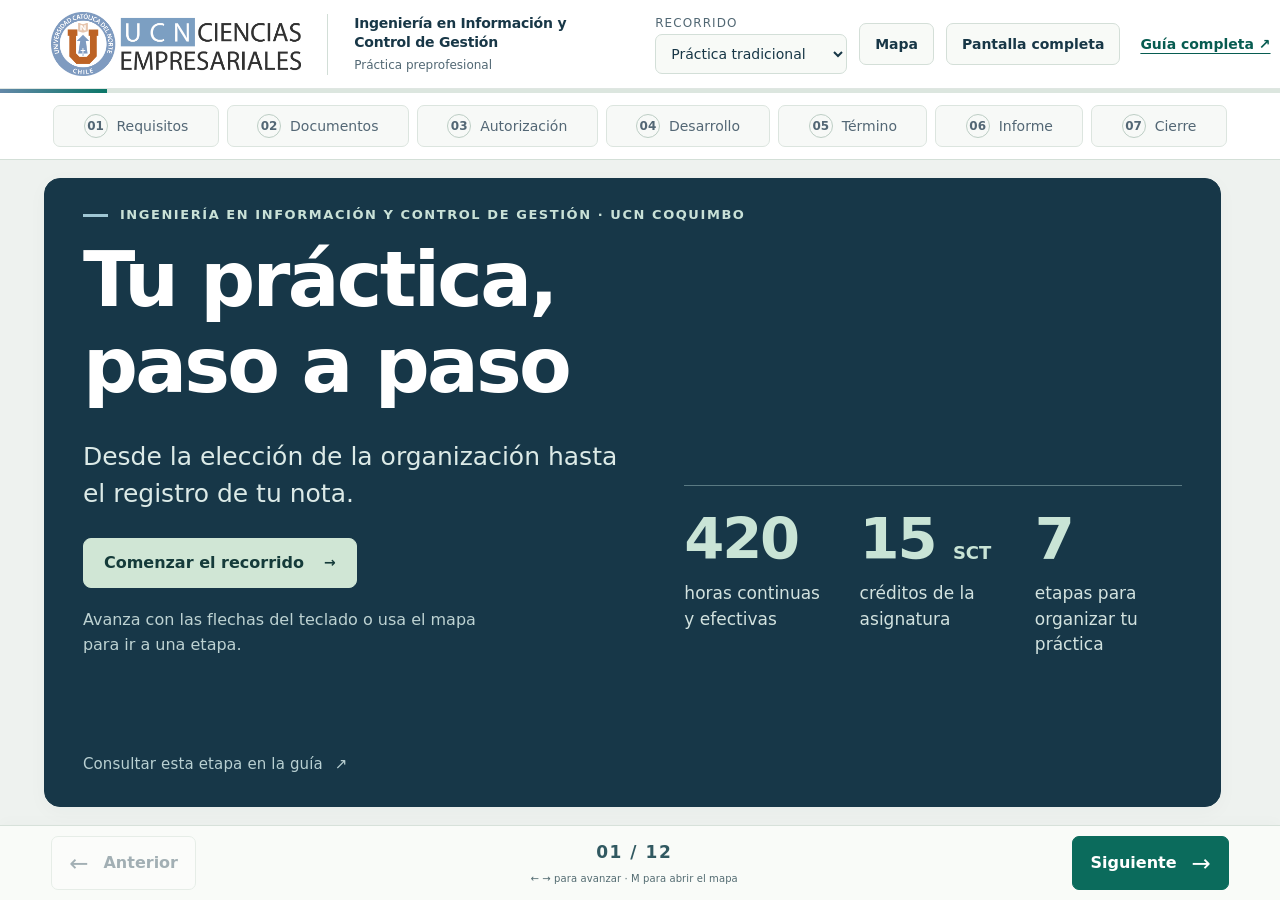
==== commit bfa20df7: "Mejora contraste y legibilidad para proyeccion y accesibilidad" ====
--- a/presentacion/index.html
+++ b/presentacion/index.html
@@ -1,2 +1,2 @@
 <!doctype html>
-<html lang="es"><head><meta charset="utf-8"><meta name="viewport" content="width=device-width,initial-scale=1"><meta name="theme-color" content="#142f40"><meta name="description" content="Presentación interactiva del proceso de práctica preprofesional de Ingeniería en Información y Control de Gestión, UCN Coquimbo. Etapas, documentos, plazos y evaluación."><title>Tu práctica, paso a paso · IICG UCN</title><link rel="stylesheet" href="assets/presentacion.css?v=20261120-design3"><script src="assets/presentacion.js?v=20261120-design3" defer></script></head><body><a class="skip-link" href="#deck">Ir a la presentación</a><header class="deck-header"><a class="brand" href="https://eciem2026.github.io/recursospracticas.iicg/" aria-label="Abrir guía completa de práctica IICG"><img src="assets/logo-eciem-color.png" alt="Universidad Católica del Norte, Ciencias Empresariales"><span>Ingeniería en Información y Control de Gestión<br><small>Práctica preprofesional</small></span></a><div class="deck-tools"><label class="route-label" for="route-select">Recorrido<select id="route-select"><option value="tradicional">Práctica tradicional</option><option value="propia">Empresa propia</option></select></label><button type="button" class="tool-button" id="open-map">Mapa</button><button type="button" class="tool-button" id="fullscreen" hidden="">Pantalla completa</button><a class="guide-link" href="https://eciem2026.github.io/recursospracticas.iicg/">Guía completa ↗</a></div></header><div class="progress-track"><div id="deck-progress" role="progressbar" aria-label="Avance de la presentación" aria-valuemin="1" aria-valuemax="11" aria-valuenow="1"></div></div><noscript><p class="noscript-notice">Puedes leer todas las pantallas a continuación. Activa JavaScript para usar la navegación, los diagramas por pasos y las preguntas interactivas.</p></noscript><nav class="journey-strip" id="journey-strip" aria-label="Etapas del recorrido"><div class="journey-track" id="journey-track"></div></nav><main id="deck"><section class="slide cover" id="tradicional-0" data-route="tradicional" data-title="Tu práctica, paso a paso" aria-labelledby="title-tradicional-0" aria-roledescription="diapositiva"><div class="slide-heading"><p class="eyebrow">Ingeniería en Información y Control de Gestión · UCN Coquimbo</p><h1 id="title-tradicional-0" tabindex="-1">Tu práctica,<br>paso a paso</h1></div><div class="slide-content"><div class="cover-composition"><div class="cover-copy"><p>Desde la elección de la organización hasta el registro de tu nota.</p><button type="button" class="button primary" data-next="">Comenzar el recorrido <span aria-hidden="true">→</span></button><p class="small">Avanza con las flechas del teclado o usa el mapa para ir a una etapa.</p></div><dl class="cover-facts"><div><dt>420</dt><dd>horas continuas y efectivas</dd></div><div><dt>15 <span>SCT</span></dt><dd>créditos de la asignatura</dd></div><div><dt>7</dt><dd>etapas para organizar tu práctica</dd></div></dl></div></div><a class="source-link" href="https://eciem2026.github.io/recursospracticas.iicg/#screen=process&amp;route=traditional&amp;step=1">Consultar esta etapa en la guía <span aria-hidden="true">↗</span></a></section><section class="slide " id="tradicional-1" data-route="tradicional" data-title="Los requisitos para comenzar" aria-labelledby="title-tradicional-1" aria-roledescription="diapositiva"><div class="slide-heading"><p class="eyebrow">01 · Preparación</p><h1 id="title-tradicional-1" tabindex="-1">Los requisitos para comenzar</h1><p class="lede">Marca lo que ya revisaste antes de preparar tu postulación.</p></div><div class="slide-content"><div class="requirements-layout"><div data-check-group=""><div class="check-list"><label><input type="checkbox"><span>Mantener la matrícula como estudiante regular de la UCN.</span></label><label><input type="checkbox"><span>Tener aprobadas las asignaturas hasta sexto semestre, exceptuando Formación General.</span></label><label><input type="checkbox"><span>No estar afecto a causales de eliminación.</span></label><label><input type="checkbox"><span>Estar dentro del plazo de inscripción de la carrera.</span></label><label><input type="checkbox"><span>Estar dentro del período reglamentario para obtener el título.</span></label></div><p class="check-status" data-check-status="" aria-live="polite">0 de 5 requisitos revisados</p></div><aside class="side-note"><span class="big-symbol" aria-hidden="true">?</span><h2>¿Dónde realizarla?</h2><p>En una organización legalmente constituida, con funciones pertinentes a tu formación.</p><p>La organización no puede ser propiedad de un familiar directo.</p><a class="curriculum-open" id="deck-open-curriculum" href="#deck-curriculum" aria-haspopup="dialog" aria-controls="deck-curriculum">Ver la malla con asignaturas destacadas <span aria-hidden="true">↗</span></a></aside></div><p class="footnote">Esta lista te ayuda a revisar tu situación. La carrera verifica los requisitos al revisar la inscripción.</p><details class="extra" data-supplement="Los requisitos para comenzar"><summary>Programa de estudio y funciones pertinentes</summary><p>Antes de elegir la organización, revisa el programa de estudio de IICG. Las funciones deben permitir aplicar las competencias del perfil de egreso. Si necesitas una carta de presentación para postular, solicítala a la carrera.</p><a href="normativa/programa-practica-iicg.pdf" download>Consultar programa de estudio PDF</a></details></div><a class="source-link" href="https://eciem2026.github.io/recursospracticas.iicg/#screen=process&amp;route=traditional&amp;step=1">Consultar esta etapa en la guía <span aria-hidden="true">↗</span></a></section><section class="slide " id="tradicional-2" data-route="tradicional" data-title="El mapa de tu práctica" aria-labelledby="title-tradicional-2" aria-roledescription="diapositiva"><div class="slide-heading"><p class="eyebrow">Tu recorrido</p><h1 id="title-tradicional-2" tabindex="-1">El mapa de tu práctica</h1><p class="lede">Selecciona una etapa para abrir su explicación.</p></div><div class="slide-content"><nav class="process-map" aria-label="Etapas de la práctica"><button type="button" data-go="1"><span class="map-number">01</span><strong>Preparación</strong><small>Requisitos y organización</small></button><button type="button" data-go="3"><span class="map-number">02</span><strong>Documentación</strong><small>Formulario y plan</small></button><button type="button" data-go="4"><span class="map-number">03</span><strong>Revisión</strong><small>Carta y autorización</small></button><button type="button" data-go="5"><span class="map-number">04</span><strong>Desarrollo</strong><small>420 horas y evidencias</small></button><button type="button" data-go="6"><span class="map-number">05</span><strong>Término</strong><small>Aviso y constancia</small></button><button type="button" data-go="7"><span class="map-number">06</span><strong>Informe</strong><small>Entrega y evaluación</small></button><button type="button" data-go="8"><span class="map-number">07</span><strong>Cierre</strong><small>Nota y registro</small></button></nav><div class="map-caption"><p><strong>Antes de iniciar</strong><br>Preparación, documentos y autorización.</p><p><strong>Durante la práctica</strong><br>Actividades, seguimiento y evidencias.</p><p><strong>Al finalizar</strong><br>Notificación, evaluaciones y registro.</p></div></div><a class="source-link" href="https://eciem2026.github.io/recursospracticas.iicg/#screen=process&amp;route=traditional&amp;step=1">Consultar esta etapa en la guía <span aria-hidden="true">↗</span></a></section><section class="slide  deadline-slide" id="tradicional-3" data-route="tradicional" data-title="La postulación a Secretaría" aria-labelledby="title-tradicional-3" aria-roledescription="diapositiva"><div class="slide-heading"><p class="eyebrow">02 · Documentación</p><h1 id="title-tradicional-3" tabindex="-1">La postulación a Secretaría</h1><p class="lede">El formulario y el plan deben coincidir en sus antecedentes y fechas.</p></div><div class="slide-content"><div class="document-flow"><div class="document-pair"><div><span class="paper-number">01</span><h2>Formulario de inscripción</h2><p>Datos del estudiante, organización, supervisor, fechas y horario.</p><a class="download" href="formularios/inscripcion-iicg-2026.docx" download="">Descargar formulario <span>DOCX ↓</span></a></div><div><span class="paper-number">02</span><h2>Plan de trabajo</h2><p>Objetivo general, al menos tres objetivos específicos, actividades y productos.</p><a class="download" href="formularios/plan-de-practica-iicg-2026.docx" download="">Descargar plan <span>DOCX ↓</span></a></div></div><div class="send-strip"><span class="actor">Supervisor</span><strong>Firma y timbre en ambos documentos</strong><span class="connector" aria-hidden="true">→</span><span class="actor">Estudiante</span><strong>Envío a <a href="mailto:secre.iicg.eciem@ucn.cl">secre.iicg.eciem@ucn.cl</a></strong></div></div><div class="deadline-strip"><p><strong>15 de enero de 2027</strong><span>Fecha límite para postular.</span></p><p><strong>Al menos 5 días hábiles antes</strong><span>Respecto de la fecha de inicio de la práctica.</span></p></div><details class="extra" data-supplement="La postulación a Secretaría"><summary>Anticipación y documentos 2026</summary><p>El plazo de revisión comienza cuando Secretaría recibe los documentos. Una entrega sin al menos 5 días hábiles de anticipación puede rechazarse o requerir un ajuste autorizado de las fechas. Las solicitudes posteriores al 15 de enero de 2027 no se admiten ni se derivan a autorización.</p><p>Desde el 25 de noviembre de 2026, todas las nuevas inscripciones deben utilizar los formatos 2026. Si tienes versiones anteriores, descarga las actualizadas desde la biblioteca de descargas del recurso interactivo.</p></details></div><a class="source-link" href="https://eciem2026.github.io/recursospracticas.iicg/#screen=process&amp;route=traditional&amp;step=2">Consultar esta etapa en la guía <span aria-hidden="true">↗</span></a></section><section class="slide " id="tradicional-4" data-route="tradicional" data-title="La autorización del inicio" aria-labelledby="title-tradicional-4" aria-roledescription="diapositiva"><div class="slide-heading"><p class="eyebrow">03 · Revisión</p><h1 id="title-tradicional-4" tabindex="-1">La autorización del inicio</h1><p class="lede">La carta de aceptación es obligatoria antes de comenzar.</p></div><div class="slide-content"><div class="sequence" data-sequence=""><ol aria-label="Secuencia de autorización"><li><span class="actor">Secretaría y Jefatura</span><strong>Revisión inicial</strong><p>Revisan el formulario y el plan en 5 días hábiles desde su recepción en Secretaría.</p></li><li><span class="actor">Secretaría</span><strong>Resultado por correo</strong><p>Comunica si la documentación está aprobada, tiene observaciones o fue rechazada.</p></li><li><span class="actor">Secretaría y empresa</span><strong>Carta de aceptación</strong><p>Con los documentos aprobados, Secretaría envía la carta. La empresa la completa, firma y timbra.</p></li><li><span class="actor">Estudiante y carrera</span><strong>Inicio confirmado</strong><p>Entrega la carta antes de comenzar. Confirma autorización y fechas con Secretaría.</p></li></ol><div class="sequence-control"><button type="button" class="button subtle" data-reveal="">Siguiente paso</button><span data-sequence-status="" aria-live="polite"></span><button type="button" class="text-button" data-reset-sequence="">Reiniciar</button></div></div><details class="quiz" data-supplement="La autorización del inicio"><summary>Pregunta para conversar <span aria-hidden="true">+</span></summary><fieldset data-quiz="inicio"><legend>El formulario y el plan están aprobados, pero aún no entregas la carta. ¿Puedes comenzar?</legend><div class="answers"><button type="button" data-answer="" data-correct="false" data-feedback="La carta completada debe llegar a Secretaría antes del inicio. Confirma la autorización y las fechas registradas.">Sí, con la aprobación del plan basta.</button><button type="button" data-answer="" data-correct="true" data-feedback="La aprobación del formulario y del plan permite gestionar la carta. Su entrega es obligatoria antes de comenzar.">Primero debo entregar la carta y confirmar la autorización.</button></div><p class="feedback" role="status" hidden=""></p></fieldset></details><div class="supporting-details" aria-label="Indicaciones de autorización"><details class="extra" data-supplement="La autorización del inicio"><summary>Si la revisión tiene observaciones</summary><p>Corrige y reenvía en 10 días hábiles desde el correo de Secretaría. La nueva revisión dispone de 5 días hábiles desde la recepción. Si no corriges en el plazo, la solicitud se da por cancelada.</p></details><details class="extra" data-supplement="La autorización del inicio"><summary>Instrucciones y constancia de término</summary><p>Una vez recibida y verificada la carta de aceptación, Secretaría confirma que puedes iniciar según las fechas autorizadas y envía por correo las instrucciones y la plantilla de constancia de término. Conserva el documento para gestionar la firma y el timbre de la empresa al finalizar. La carta y la constancia son enviadas por Secretaría.</p></details></div></div><a class="source-link" href="https://eciem2026.github.io/recursospracticas.iicg/#screen=process&amp;route=traditional&amp;step=3">Consultar esta etapa en la guía <span aria-hidden="true">↗</span></a></section><section class="slide " id="tradicional-5" data-route="tradicional" data-title="El trabajo y sus evidencias" aria-labelledby="title-tradicional-5" aria-roledescription="diapositiva"><div class="slide-heading"><p class="eyebrow">04 · Desarrollo</p><h1 id="title-tradicional-5" tabindex="-1">El trabajo y sus evidencias</h1></div><div class="slide-content"><div class="work-layout"><div><div class="hours"><strong>420</strong><span>horas continuas<br>y efectivas</span></div><p>Cumple el plan autorizado y coordina el seguimiento con tu supervisor.</p><p>Si cursas asignaturas, cumple tus compromisos académicos y descuenta ese tiempo de las horas de práctica.</p></div><div class="week-example"><h2>Una forma de organizar tu semana</h2><p class="small">Ejemplo de organización, adaptable a tus actividades.</p><ol><li><span>Durante la semana</span><strong>Registrar las actividades</strong><p>Qué hiciste, qué herramientas utilizaste y qué resultados obtuviste.</p></li><li><span>Al reunir evidencias</span><strong>Guardar los respaldos</strong><p>Documentos, reportes, gráficos o capturas que respalden tu trabajo.</p></li><li><span>Al cerrar la semana</span><strong>Actualizar la bitácora</strong><p>Incluye dificultades y soluciones. Organiza evidencias de al menos cuatro problemáticas.</p></li></ol></div></div><details class="extra" data-supplement="El trabajo y sus evidencias"><summary>Cambios de fechas, inconvenientes y seguro escolar</summary><p>Consulta previamente con Secretaría cualquier cambio de fechas. Si necesitas terminar anticipadamente, contacta a Jefatura de Carrera para su revisión y visado.</p><p>El seguro rige desde el inicio hasta el término registrado. Antes del receso institucional, confirma los contactos y el procedimiento de atención. El certificado solo se emite una vez iniciada la práctica.</p></details></div><a class="source-link" href="https://eciem2026.github.io/recursospracticas.iicg/#screen=process&amp;route=traditional&amp;step=4">Consultar esta etapa en la guía <span aria-hidden="true">↗</span></a></section><section class="slide  deadline-slide" id="tradicional-6" data-route="tradicional" data-title="El término abre tres caminos" aria-labelledby="title-tradicional-6" aria-roledescription="diapositiva"><div class="slide-heading"><p class="eyebrow">05 · Término</p><h1 id="title-tradicional-6" tabindex="-1">El término abre tres caminos</h1><p class="lede">Los plazos de 10 y 30 días corren en paralelo desde la fecha de término. En 10 días debes notificar y adjuntar la constancia firmada.</p></div><div class="slide-content"><div class="fork-root">Fecha de término de la práctica</div><div class="parallel-flow"><div><span class="actor">Estudiante</span><h2>Notificación y constancia</h2><div class="time-number">10 <span>días corridos</span></div><p>Notifica el término por correo a Secretaría y adjunta la constancia firmada y timbrada por la empresa dentro de 10 días corridos. El incumplimiento anula la práctica.</p></div><div><span class="actor">Secretaría y supervisor</span><h2>Evaluación del supervisor</h2><p>Secretaría gestiona su envío. La respuesta aprobatoria permite derivar el informe al académico.</p></div><div><span class="actor">Estudiante</span><h2>Entrega del informe</h2><div class="time-number">30 <span>días corridos</span></div><p>Entrega el informe dentro de los 30 días corridos desde el término, aunque la respuesta del supervisor esté pendiente.</p></div></div><details class="quiz" data-supplement="El término abre tres caminos"><summary>Pregunta para conversar <span aria-hidden="true">+</span></summary><fieldset data-quiz="termino"><legend>Terminaste la práctica. ¿Qué debes entregar dentro de 10 días corridos?</legend><div class="answers"><button type="button" data-answer="" data-correct="true" data-feedback="Notifica y adjunta la constancia firmada dentro de 10 días corridos. Secretaría te envía la plantilla al confirmar el inicio, una vez recibida y verificada la carta de aceptación.">La notificación del término y la constancia firmada por la empresa.</button><button type="button" data-answer="" data-correct="false" data-feedback="La constancia se entrega firmada junto con el aviso dentro de 10 días corridos. El informe tiene un plazo independiente de 30 días corridos desde el término.">El informe junto con la constancia antes de poder notificar.</button></div><p class="feedback" role="status" hidden=""></p></fieldset></details></div><a class="source-link" href="https://eciem2026.github.io/recursospracticas.iicg/#screen=process&amp;route=traditional&amp;step=5">Consultar esta etapa en la guía <span aria-hidden="true">↗</span></a></section><section class="slide " id="tradicional-7" data-route="tradicional" data-title="La revisión del informe" aria-labelledby="title-tradicional-7" aria-roledescription="diapositiva"><div class="slide-heading"><p class="eyebrow">06 · Informe</p><h1 id="title-tradicional-7" tabindex="-1">La revisión del informe</h1><p class="lede">Selecciona cada situación para ver cómo avanza el proceso.</p></div><div class="slide-content"><div class="decision-intro"><span class="decision-label">Primero</span><h2>¿Qué ocurre con la evaluación del supervisor?</h2></div><div class="case-switch" role="group" aria-label="Estado de la evaluación del supervisor"><button type="button" data-case="espera" aria-pressed="true">Sin respuesta</button><button type="button" data-case="reprobada" aria-pressed="false">Menor a 5,0</button><button type="button" data-case="aprobada" aria-pressed="false">Aprobada</button></div><div class="case-result" data-case-result="espera"><span class="outcome-tag">Informe en espera</span><h2>La revisión académica espera la respuesta</h2><p>El estudiante debe entregar el informe dentro de los 30 días corridos desde el término. La respuesta pendiente del supervisor no extiende ese plazo.</p></div><div class="case-result danger" data-case-result="reprobada"><span class="outcome-tag">Práctica reprobada</span><h2>El informe no pasa a revisión académica</h2><p>Una evaluación del supervisor inferior a 5,0 reprueba la práctica, independientemente del promedio ponderado.</p></div><div class="case-result success" data-case-result="aprobada"><span class="outcome-tag">Derivación al académico</span><h2>Entre 15 y 30 días corridos para evaluar</h2><p>El plazo comienza cuando el académico recibe el informe. La derivación requiere haber recibido la evaluación aprobatoria del supervisor directo.</p></div><details class="quiz" data-supplement="La revisión del informe"><summary>Pregunta para conversar <span aria-hidden="true">+</span></summary><fieldset data-quiz="informe"><legend>El supervisor aún no responde. ¿Qué corresponde hacer con el informe?</legend><div class="answers"><button type="button" data-answer="" data-correct="true" data-feedback="La entrega del estudiante mantiene su plazo de 30 días corridos desde el término. El plazo del académico comienza cuando recibe el informe para revisarlo.">Entregarlo en plazo. La revisión esperará la respuesta aprobatoria.</button><button type="button" data-answer="" data-correct="false" data-feedback="El plazo de entrega se cuenta desde el término de la práctica. La evaluación pendiente del supervisor no lo posterga.">Esperar la respuesta del supervisor para comenzar el plazo de entrega.</button></div><p class="feedback" role="status" hidden=""></p></fieldset></details></div><a class="source-link" href="https://eciem2026.github.io/recursospracticas.iicg/#screen=process&amp;route=traditional&amp;step=6">Consultar esta etapa en la guía <span aria-hidden="true">↗</span></a></section><section class="slide " id="tradicional-8" data-route="tradicional" data-title="La nota y el cierre académico" aria-labelledby="title-tradicional-8" aria-roledescription="diapositiva"><div class="slide-heading"><p class="eyebrow">07 · Cierre</p><h1 id="title-tradicional-8" tabindex="-1">La nota y el cierre académico</h1></div><div class="slide-content"><div class="grade-layout"><div><div class="weight-bar" aria-label="70% informe y 30% evaluación del supervisor"><span>70%</span><span>30%</span></div><div class="weight-labels"><p><strong>Informe</strong>Evaluación académica</p><p><strong>Supervisor</strong>Competencias genéricas</p></div><p class="grade-rule">La evaluación del supervisor debe ser aprobatoria. Una nota inferior a 5,0 reprueba la práctica.</p></div><div class="grade-ranges"><h2>Primera evaluación del informe</h2><div><strong>5,0 a 7,0</strong><span>Aprobado</span></div><div><strong>3,0 a 4,9</strong><span>Pendiente de correcciones</span></div><div><strong>Menor a 3,0</strong><span>Reprobado</span></div></div></div><details class="extra" data-supplement="La nota y el cierre académico"><summary>El informe pendiente y su segunda evaluación</summary><p>Corrige y reenvía en 10 días corridos desde la comunicación de la evaluación. El mismo académico revisa nuevamente en un máximo de 10 días corridos. La nota máxima de la segunda evaluación es 5,0.</p><p>La práctica se reprueba si no entregas la corrección en plazo, si no incorporas adecuadamente las observaciones o si el informe corregido sigue bajo 5,0.</p></details><div class="closure-note"><strong>Cierre del segundo semestre de 2026</strong><p>La nota se registra en Banner a más tardar al cierre del semestre lectivo. Para registrar en el segundo semestre de 2026, la práctica debe estar finalizada y las evaluaciones del informe y del supervisor aprobadas hasta el 15 de enero de 2027. Secretaría comunica el desglose y la nota final por correo.</p></div><details class="extra" data-supplement="La nota y el cierre académico"><summary>Si tu práctica queda pendiente para el siguiente año</summary><p>Planifica el término, la entrega del informe y ambas evaluaciones antes del cierre académico. Si el proceso queda pendiente para el siguiente año, deberás regularizar tu situación académica y administrativa para continuar. Las condiciones económicas se consultan con Cobranza.</p></details></div><a class="source-link" href="https://eciem2026.github.io/recursospracticas.iicg/#screen=process&amp;route=traditional&amp;step=7">Consultar esta etapa en la guía <span aria-hidden="true">↗</span></a></section><section class="slide " id="tradicional-9" data-route="tradicional" data-title="Tu próximo paso" aria-labelledby="title-tradicional-9" aria-roledescription="diapositiva"><div class="slide-heading"><p class="eyebrow">Una lista para llevar</p><h1 id="title-tradicional-9" tabindex="-1">Tu próximo paso</h1><p class="lede">Guarda el recurso y consulta a Secretaría ante dudas sobre tu proceso.</p></div><div class="slide-content"><div class="takeaway-layout"><div data-check-group=""><div class="check-list final-list"><label><input type="checkbox"><span>Revisé los requisitos y elegí una organización pertinente.</span></label><label><input type="checkbox"><span>Identifiqué los documentos, firmas y autorizaciones que necesito.</span></label><label><input type="checkbox"><span>Distingo el aviso de término, la constancia y la entrega del informe.</span></label><label><input type="checkbox"><span>Sé cuándo puede comenzar la revisión académica.</span></label></div><p class="check-status" data-check-status="" aria-live="polite">0 de 4 puntos revisados</p><div class="takeaway-buttons"><a class="button primary" href="assets/lista-practica.txt" download="">Descargar lista <span>TXT ↓</span></a><button class="button subtle" type="button" data-print-summary="">Imprimir lista</button></div></div><aside class="resources"><h2>Documentos y contacto</h2><a class="download" href="informe-evaluacion/plantilla-informe-iicg.docx" download="">Plantilla de informe <span>DOCX ↓</span></a><a class="download" href="informe-evaluacion/competencias-genericas-supervisor.pdf" download="">Competencias genéricas · instrumento oficial UCN <span>PDF ↓</span></a><a class="download" href="normativa/reglamento-iicg-020-2025.pdf" download="">Reglamento de práctica IICG <span>PDF ↓</span></a><a class="download" href="https://eciem2026.github.io/recursospracticas.iicg/#screen=library&amp;category=inscripcion">Todos los formularios <span>↗</span></a><a class="contact-link" href="mailto:secre.iicg.eciem@ucn.cl">secre.iicg.eciem@ucn.cl</a><button class="text-button own-start" type="button" data-route-go="propia">Ver práctica en empresa propia ↗</button></aside></div></div><a class="source-link" href="https://eciem2026.github.io/recursospracticas.iicg/#screen=process&amp;route=traditional&amp;step=7">Consultar esta etapa en la guía <span aria-hidden="true">↗</span></a></section><section class="slide " id="propia-0" data-route="propia" data-title="La práctica en tu empresa" aria-labelledby="title-propia-0" aria-roledescription="diapositiva"><div class="slide-heading"><p class="eyebrow">Empresa propia · Solicitud</p><h1 id="title-propia-0" tabindex="-1">La práctica en tu empresa</h1><p class="lede">La autorización precede a la inscripción formal.</p></div><div class="slide-content"><div class="own-layout"><div><p class="large-copy">Esta modalidad requiere una <strong>solicitud fundada y la aprobación de Jefatura de Carrera</strong>.</p><p>Fundamenta que eres propietario y trabajas a tiempo completo en la empresa, y cómo tu ausencia afectaría su funcionamiento y resultados.</p><a class="download" href="formularios/inscripcion-empresa-propia-iicg-2026.docx" download="">Formulario de empresa propia <span>DOCX ↓</span></a></div><div class="document-stack"><h2>Antecedentes de la solicitud</h2><ol><li>Carta de solicitud.</li><li>Formulario 4415 de inicio de actividades.</li><li>Extracto de constitución, cuando corresponda.</li><li>Último estado de situación financiera.</li><li>Otros respaldos pertinentes, como contratos o proyectos adjudicados.</li></ol></div></div><details class="extra" data-supplement="La práctica en tu empresa"><summary>Antigüedad, revisión e inscripción</summary><div class="detail-chapters"><div><h3>Antigüedad mínima</h3><p>La empresa debe tener al menos un año de antigüedad cumplido al presentar la solicitud, contado desde el inicio de actividades registrado ante el SII.</p></div><div><h3>Revisión y correcciones</h3><p>La revisión inicial y la revisión de una entrega corregida disponen de 15 días corridos desde su recepción en Secretaría. Las correcciones deben enviarse en 10 días hábiles desde el correo con observaciones. Si no se responde en plazo, la solicitud se cancela y se debe presentar una nueva solicitud.</p></div><div><h3>Inscripción y condiciones</h3><p>Una vez autorizada por Jefatura, completa, firma y envía el formulario de empresa propia. Secretaría confirmará la fecha oficial de inscripción y el vencimiento del informe. Jefatura podrá establecer productos o evidencias pertinentes al perfil de egreso, comunicados por escrito al autorizar.</p></div></div></details></div><a class="source-link" href="https://eciem2026.github.io/recursospracticas.iicg/#screen=process&amp;route=own&amp;step=1">Consultar esta etapa en la guía <span aria-hidden="true">↗</span></a></section><section class="slide  deadline-slide" id="propia-1" data-route="propia" data-title="El informe del emprendimiento" aria-labelledby="title-propia-1" aria-roledescription="diapositiva"><div class="slide-heading"><p class="eyebrow">Empresa propia · Informe</p><h1 id="title-propia-1" tabindex="-1">El informe del emprendimiento</h1></div><div class="slide-content"><div class="own-report"><div class="own-deadline"><span class="actor">Desde la inscripción</span><strong>30</strong><span>días corridos como máximo<br>para entregar el informe</span></div><div><h2>El trabajo que presentarás</h2><ol class="report-content"><li><strong>El emprendimiento</strong><span>Propósito, modelo de negocio, clientes, recursos y limitaciones.</span></li><li><strong>Al menos cuatro problemáticas</strong><span>Acciones implementadas, resultados y evidencias.</span></li><li><strong>Análisis y proyecciones</strong><span>Matriz FODA, oportunidades de mejora y al menos tres estrategias futuras concretas.</span></li></ol></div></div><div class="closure-note"><strong>Revisión académica: entre 15 y 30 días corridos desde la recepción del informe por el evaluador</strong><p>Atiende las observaciones y las correcciones conforme al Apéndice de Evaluación del Reglamento.</p></div><div class="inline-downloads"><a class="download" href="normativa/reglamento-iicg-020-2025.pdf" download="">Reglamento <span>PDF ↓</span></a><a class="download" href="normativa/apendice-evaluacion-iicg-231-2025.pdf" download="">Apéndice: evaluación del informe <span>PDF ↓</span></a></div><details class="extra" data-supplement="El informe del emprendimiento"><summary>Período, aporte personal y evaluación</summary><div class="detail-chapters"><div><h3>Plazo de entrega</h3><p>Los 30 días corridos se cuentan desde la fecha oficial de inscripción, que Secretaría confirmará por correo. La solicitud o su aprobación por sí solas no formalizan la inscripción.</p></div><div><h3>Período y aporte personal</h3><p>Acredita tu desempeño a tiempo completo y delimita el período que cubre el informe. Identifica las funciones, actividades, problemas, acciones y resultados atribuibles a tu trabajo, diferenciándolos de la trayectoria del negocio. Incorpora los productos o evidencias exigidos en la autorización.</p></div><div><h3>Evaluación y correcciones</h3><p>El informe se aprueba con nota de 5,0 a 7,0, queda pendiente entre 3,0 y 4,9 y se reprueba bajo 3,0. Corrige un informe pendiente en 10 días corridos desde la comunicación de su evaluación. El mismo académico revisa en un máximo de 10 días corridos y la nota máxima de esa segunda evaluación es 5,0. No entregar en plazo, no incorporar las observaciones o mantener una nota inferior a 5,0 implica reprobar la práctica.</p></div></div></details></div><a class="source-link" href="https://eciem2026.github.io/recursospracticas.iicg/#screen=process&amp;route=own&amp;step=3">Consultar esta etapa en la guía <span aria-hidden="true">↗</span></a></section><section class="slide  deadline-slide" id="propia-2" data-route="propia" data-title="La presentación y defensa" aria-labelledby="title-propia-2" aria-roledescription="diapositiva"><div class="slide-heading"><p class="eyebrow">Empresa propia · Defensa</p><h1 id="title-propia-2" tabindex="-1">La presentación y defensa</h1></div><div class="slide-content"><div class="defense-composition"><div><span class="actor">Exposición</span><strong>20 <span>minutos</span></strong><p>Máximo para presentar el trabajo, las acciones y los resultados del emprendimiento.</p></div><div><span class="actor">Preguntas de la comisión</span><strong>20 <span>minutos</span></strong><p>Máximo para responder las preguntas y demostrar dominio del trabajo.</p></div></div><div class="defense-weight"><strong>70% informe</strong><span aria-hidden="true">+</span><strong>30% presentación y defensa</strong></div><p class="footnote">La defensa es presencial ante una comisión de académicos y reemplaza la evaluación del empleador. Se realiza dentro de 15 días hábiles desde la comunicación de aprobación del informe. Secretaría informa fecha, hora y lugar por correo institucional.</p><div class="takeaway-buttons"><a class="button primary" href="assets/lista-practica.txt" download="">Descargar lista <span>TXT ↓</span></a><a class="button subtle" href="https://eciem2026.github.io/recursospracticas.iicg/#screen=process&amp;route=own&amp;step=4">Consultar la guía completa ↗</a><button class="text-button" type="button" data-route-go="tradicional">Volver al recorrido tradicional</button></div><details class="extra" data-supplement="La presentación y defensa"><summary>Aprobación y cierre académico</summary><div class="detail-chapters"><div><h3>Aprobación independiente</h3><p>El informe y la presentación y defensa deben aprobarse de manera independiente con nota mínima de 5,0. Reprobar la defensa implica reprobar la práctica, sin segunda oportunidad. La carrera comunicará el resultado por correo.</p></div><div><h3>Registro académico</h3><p>Para registrar la práctica en el segundo semestre de 2026, el informe y la defensa deben estar aprobados a más tardar el 15 de enero de 2027. La nota final se registra en Banner al cierre del semestre lectivo correspondiente.</p></div></div></details></div><a class="source-link" href="https://eciem2026.github.io/recursospracticas.iicg/#screen=process&amp;route=own&amp;step=4">Consultar esta etapa en la guía <span aria-hidden="true">↗</span></a></section><section class="slide qr-closing" id="cierre-qr" data-route="comun" data-title="La guía completa de tu práctica" aria-labelledby="title-cierre-qr" aria-roledescription="diapositiva"><div class="slide-heading"><p class="eyebrow">Para continuar</p><h1 id="title-cierre-qr" tabindex="-1">La guía completa de tu práctica</h1><p class="lede">Escanea el QR para revisar el proceso en detalle y descargar los documentos.</p></div><div class="slide-content qr-layout"><div class="qr-message"><p class="qr-intro">Guarda el enlace para consultar durante tu práctica:</p><ul class="qr-topics"><li>Las etapas y los plazos del proceso.</li><li>Los formularios y documentos.</li><li>La evaluación y el cierre académico.</li></ul><a class="button primary" href="https://eciem2026.github.io/recursospracticas.iicg/" target="_blank" rel="noopener noreferrer">Abrir la guía completa <span aria-hidden="true">↗</span></a><p class="qr-contact">Secretaría de Carrera<br><a href="mailto:secre.iicg.eciem@ucn.cl">secre.iicg.eciem@ucn.cl</a></p></div><figure class="qr-figure"><a class="qr-image-link" href="https://eciem2026.github.io/recursospracticas.iicg/" target="_blank" rel="noopener noreferrer" aria-label="Abrir la guía completa de práctica IICG"><img src="assets/qr-guia-practica.png" width="673" height="669" alt="Código QR de la guía completa de práctica IICG. El mismo enlace está disponible en esta pantalla."></a><figcaption>Escanea con la cámara de tu teléfono.</figcaption></figure></div><a class="source-link qr-url" href="https://eciem2026.github.io/recursospracticas.iicg/" target="_blank" rel="noopener noreferrer">https://eciem2026.github.io/recursospracticas.iicg/</a></section><section class="slide updates-slide" id="avisos-iicg" data-route="comun" data-title="Avisos de la carrera" aria-labelledby="title-avisos-iicg" aria-roledescription="diapositiva"><div class="slide-heading"><p class="eyebrow">IICG · Información para este período</p><h1 id="title-avisos-iicg" tabindex="-1">Avisos de la carrera</h1><p class="lede">Revisa las comunicaciones de la carrera durante tu proceso de práctica.</p></div><div class="slide-content"><div class="updates-grid"><article><h2>Rúbricas de informe en actualización</h2><p>El recurso interactivo contiene las versiones 2025, vigentes y aplicables a la fecha. El Comité Curricular está actualizando las rúbricas de informe de práctica tradicional y de empresa propia.</p><p>Se prevé disponer de nuevas versiones durante diciembre de 2026 o enero de 2027. La carrera comunicará su publicación y desde cuándo se aplicarán.</p></article><article><h2>Competencias genéricas</h2><p>Por el momento, este instrumento mantiene su versión vigente. Cualquier modificación será informada oportunamente.</p></article><article><h2>Plataforma institucional</h2><p>Su próxima implementación podría actualizar algunos pasos administrativos. La carrera comunicará las instrucciones y la fecha de aplicación.</p></article><article><h2>Documentación 2026 obligatoria</h2><p>Desde el <strong>25 de noviembre de 2026</strong>, todas las nuevas inscripciones deberán utilizar los formatos 2026. Si tienes versiones anteriores, descarga la documentación actualizada desde la biblioteca de descargas del recurso interactivo.</p></article></div></div><a class="source-link" href="mailto:secre.iicg.eciem@ucn.cl">Consultas a Secretaría de Carrera · secre.iicg.eciem@ucn.cl</a></section></main><footer class="deck-footer"><button type="button" class="nav-button" id="previous" disabled><span aria-hidden="true">←</span> Anterior</button><button type="button" id="read-more" class="reading-cue" hidden>Ver contenido restante</button><div class="position"><span id="position" aria-live="polite" aria-atomic="true">01 / 11</span><span class="keyboard-hint">← → para avanzar · M para abrir el mapa</span></div><button type="button" class="nav-button next" id="next">Siguiente <span aria-hidden="true">→</span></button></footer><dialog id="map-dialog" aria-labelledby="map-title"><div class="dialog-heading"><div><p class="eyebrow">Tu recorrido</p><h2 id="map-title">Mapa de la presentación</h2></div><button type="button" class="tool-button" id="close-map">Cerrar ×</button></div><nav id="slide-menu" aria-label="Pantallas de la presentación"></nav><p class="small">Puedes volver a una pantalla sin perder tus respuestas durante esta visita.</p></dialog><div id="deck-status" class="sr-only" role="status"></div><section class="print-summary" aria-labelledby="summary-title"><img src="assets/logo-eciem-color.png" alt="UCN Ciencias Empresariales"><h1 id="summary-title">Tu lista para la práctica</h1><p>Ingeniería en Información y Control de Gestión · UCN Coquimbo</p><h2>Práctica tradicional</h2><ul><li>Requisitos académicos y administrativos revisados.</li><li>Formulario y plan firmados y timbrados. Envío al menos 5 días hábiles antes del inicio y hasta el 15 de enero de 2027.</li><li>Carta de aceptación completada y entregada antes del inicio. Autorización y fechas confirmadas con Secretaría.</li><li>420 horas continuas y efectivas. Bitácora semanal y evidencias del trabajo.</li><li>Notificar el término y adjuntar la constancia firmada por la empresa en máximo 10 días corridos desde el término. La plantilla se recibe al confirmar el inicio.</li><li>Informe dentro de 30 días corridos desde el término, aunque la evaluación del supervisor esté pendiente.</li><li>Evaluación aprobatoria del supervisor recibida para derivar el informe al académico. Revisión académica: entre 15 y 30 días corridos desde la recepción del informe por el evaluador.</li><li>Período de registro académico confirmado con Secretaría.</li></ul><h2>Empresa propia</h2><ul><li>Solicitud fundada con antecedentes y aprobación de Jefatura de Carrera.</li><li>Informe en máximo 30 días corridos desde la inscripción.</li><li>Cuatro problemáticas como mínimo, FODA y al menos tres estrategias futuras.</li><li>Defensa: máximo 20 minutos de exposición y 20 minutos de preguntas.</li></ul><p><strong>Contacto:</strong> secre.iicg.eciem@ucn.cl</p><p>Desde el 25 de noviembre de 2026, utiliza los formatos de inscripción 2026. Las rúbricas de informe 2025 siguen vigentes hasta que la carrera comunique su actualización y aplicación. Consulta los avisos finales de la presentación.</p></section><dialog id="deck-curriculum" class="curriculum-modal" aria-labelledby="deck-curriculum-title" aria-describedby="deck-curriculum-intro"><div class="dialog-heading"><div><p class="eyebrow">Requisitos académicos</p><h2 id="deck-curriculum-title">La malla y tus asignaturas requeridas</h2></div><button type="button" class="tool-button" id="deck-close-curriculum" aria-label="Cerrar malla y volver a la diapositiva">Volver a la diapositiva ×</button></div><p id="deck-curriculum-intro" class="curriculum-description">Debes tener aprobadas las asignaturas de los semestres I a VI, exceptuando Formación General. Los recuadros amarillos con borde naranjo destacan las asignaturas requeridas. La franja morada de Formación General queda fuera de este requisito.</p><div class="curriculum-controls"><label><input id="deck-toggle-highlights" type="checkbox" checked> Destacar asignaturas requeridas</label><button type="button" class="tool-button" id="deck-zoom-curriculum" aria-pressed="false" aria-controls="deck-curriculum-picture">Ampliar para leer</button><a href="assets/malla-iicg-2026.png" download="">Descargar malla original PNG ↓</a></div><div class="curriculum-viewport" id="deck-curriculum-viewport" tabindex="0" role="region" aria-label="Malla curricular ampliable. Al ampliar, desplázate para recorrer las asignaturas."><div class="curriculum-picture" id="deck-curriculum-picture"><img id="deck-curriculum-image" src="assets/malla-iicg-preview.webp" alt="Malla curricular de Ingeniería en Información y Control de Gestión 2026, en diez semestres. Se destacan las asignaturas de los seis primeros semestres, exceptuando Formación General."><svg id="deck-curriculum-highlights" viewBox="0 0 1822 1376" aria-hidden="true"><rect x="35" y="226" width="143" height="111" rx="7"></rect><rect x="35" y="345" width="143" height="115" rx="7"></rect><rect x="35" y="474" width="143" height="107" rx="7"></rect><rect x="35" y="590" width="143" height="121" rx="7"></rect><rect x="35" y="718" width="143" height="117" rx="7"></rect><rect x="214" y="226" width="140" height="111" rx="7"></rect><rect x="214" y="345" width="140" height="115" rx="7"></rect><rect x="214" y="474" width="140" height="107" rx="7"></rect><rect x="214" y="590" width="140" height="121" rx="7"></rect><rect x="214" y="718" width="140" height="117" rx="7"></rect><rect x="389" y="226" width="140" height="111" rx="7"></rect><rect x="389" y="345" width="140" height="115" rx="7"></rect><rect x="389" y="474" width="140" height="107" rx="7"></rect><rect x="389" y="590" width="140" height="121" rx="7"></rect><rect x="389" y="718" width="140" height="117" rx="7"></rect><rect x="554" y="226" width="147" height="111" rx="7"></rect><rect x="554" y="345" width="147" height="115" rx="7"></rect><rect x="554" y="474" width="147" height="107" rx="7"></rect><rect x="554" y="590" width="147" height="121" rx="7"></rect><rect x="554" y="718" width="147" height="117" rx="7"></rect><rect x="737" y="226" width="145" height="111" rx="7"></rect><rect x="737" y="345" width="145" height="115" rx="7"></rect><rect x="737" y="474" width="145" height="107" rx="7"></rect><rect x="737" y="590" width="145" height="121" rx="7"></rect><rect x="737" y="718" width="145" height="117" rx="7"></rect><rect x="903" y="226" width="153" height="111" rx="7"></rect><rect x="903" y="345" width="153" height="115" rx="7"></rect><rect x="903" y="474" width="153" height="107" rx="7"></rect><rect x="903" y="590" width="153" height="121" rx="7"></rect><rect x="903" y="718" width="153" height="117" rx="7"></rect></svg></div></div><p class="curriculum-caption" id="deck-curriculum-caption" role="status">Malla ajustada a la ventana. Amplía para leer las asignaturas.</p><p class="curriculum-footnote">La carrera verifica la situación académica al revisar la inscripción.</p></dialog></body></html>+<html lang="es"><head><meta charset="utf-8"><meta name="viewport" content="width=device-width,initial-scale=1"><meta name="theme-color" content="#142f40"><meta name="description" content="Presentación interactiva del proceso de práctica preprofesional de Ingeniería en Información y Control de Gestión, UCN Coquimbo. Etapas, documentos, plazos y evaluación."><title>Tu práctica, paso a paso · IICG UCN</title><link rel="stylesheet" href="assets/presentacion.css?v=20261124-visual"><script src="assets/presentacion.js?v=20261124-visual" defer></script></head><body><a class="skip-link" href="#deck">Ir a la presentación</a><header class="deck-header"><a class="brand" href="https://eciem2026.github.io/recursospracticas.iicg/" aria-label="Abrir guía completa de práctica IICG"><img src="assets/logo-eciem-color.png" alt="Universidad Católica del Norte, Ciencias Empresariales"><span>Ingeniería en Información y Control de Gestión<br><small>Práctica preprofesional</small></span></a><div class="deck-tools"><label class="route-label" for="route-select">Recorrido<select id="route-select"><option value="tradicional">Práctica tradicional</option><option value="propia">Empresa propia</option></select></label><button type="button" class="tool-button" id="open-map">Mapa</button><button type="button" class="tool-button" id="fullscreen" hidden="">Pantalla completa</button><a class="guide-link" href="https://eciem2026.github.io/recursospracticas.iicg/">Guía completa ↗</a></div></header><div class="progress-track"><div id="deck-progress" role="progressbar" aria-label="Avance de la presentación" aria-valuemin="1" aria-valuemax="12" aria-valuenow="1"></div></div><noscript><p class="noscript-notice">Puedes leer todas las pantallas a continuación. Activa JavaScript para usar la navegación, los diagramas por pasos y las preguntas interactivas.</p></noscript><nav class="journey-strip" id="journey-strip" aria-label="Etapas del recorrido"><div class="journey-track" id="journey-track"></div></nav><main id="deck"><section class="slide cover" id="tradicional-0" data-route="tradicional" data-title="Tu práctica, paso a paso" aria-labelledby="title-tradicional-0" aria-roledescription="diapositiva"><div class="slide-heading"><p class="eyebrow">Ingeniería en Información y Control de Gestión · UCN Coquimbo</p><h1 id="title-tradicional-0" tabindex="-1">Tu práctica,<br>paso a paso</h1></div><div class="slide-content"><div class="cover-composition"><div class="cover-copy"><p>Desde la elección de la organización hasta el registro de tu nota.</p><button type="button" class="button primary" data-next="">Comenzar el recorrido <span aria-hidden="true">→</span></button><p class="small">Avanza con las flechas del teclado o usa el mapa para ir a una etapa.</p></div><dl class="cover-facts"><div><dt>420</dt><dd>horas continuas y efectivas</dd></div><div><dt>15 <span>SCT</span></dt><dd>créditos de la asignatura</dd></div><div><dt>7</dt><dd>etapas para organizar tu práctica</dd></div></dl></div></div><a class="source-link" href="https://eciem2026.github.io/recursospracticas.iicg/#screen=process&amp;route=traditional&amp;step=1">Consultar esta etapa en la guía <span aria-hidden="true">↗</span></a></section><section class="slide " id="tradicional-1" data-route="tradicional" data-title="Los requisitos para comenzar" aria-labelledby="title-tradicional-1" aria-roledescription="diapositiva"><div class="slide-heading"><p class="eyebrow">01 · Preparación</p><h1 id="title-tradicional-1" tabindex="-1">Los requisitos para comenzar</h1><p class="lede">Marca lo que ya revisaste antes de preparar tu postulación.</p></div><div class="slide-content"><div class="requirements-layout"><div data-check-group=""><div class="check-list"><label><input type="checkbox"><span>Mantener la matrícula como estudiante regular de la UCN.</span></label><label><input type="checkbox"><span>Tener aprobadas las asignaturas hasta sexto semestre, exceptuando Formación General.</span></label><label><input type="checkbox"><span>No estar afecto a causales de eliminación.</span></label><label><input type="checkbox"><span>Estar dentro del plazo de inscripción de la carrera.</span></label><label><input type="checkbox"><span>Estar dentro del período reglamentario para obtener el título.</span></label></div><p class="check-status" data-check-status="" aria-live="polite">0 de 5 requisitos revisados</p></div><aside class="side-note"><span class="big-symbol" aria-hidden="true">?</span><h2>¿Dónde realizarla?</h2><p>En una organización legalmente constituida, con funciones pertinentes a tu formación.</p><p>La organización no puede ser propiedad de un familiar directo.</p><a class="curriculum-open" id="deck-open-curriculum" href="#deck-curriculum" aria-haspopup="dialog" aria-controls="deck-curriculum">Ver la malla con asignaturas destacadas <span aria-hidden="true">↗</span></a></aside></div><p class="footnote">Esta lista te ayuda a revisar tu situación. La carrera verifica los requisitos al revisar la inscripción.</p><details class="extra" data-supplement="Los requisitos para comenzar"><summary>Programa de estudio y funciones pertinentes</summary><p>Antes de elegir la organización, revisa el programa de estudio de IICG. Las funciones deben permitir aplicar las competencias del perfil de egreso. Si necesitas una carta de presentación para postular, solicítala a la carrera.</p><a href="normativa/programa-practica-iicg.pdf" download="">Consultar programa de estudio PDF</a></details></div><a class="source-link" href="https://eciem2026.github.io/recursospracticas.iicg/#screen=process&amp;route=traditional&amp;step=1">Consultar esta etapa en la guía <span aria-hidden="true">↗</span></a></section><section class="slide " id="tradicional-2" data-route="tradicional" data-title="El mapa de tu práctica" aria-labelledby="title-tradicional-2" aria-roledescription="diapositiva"><div class="slide-heading"><p class="eyebrow">Tu recorrido</p><h1 id="title-tradicional-2" tabindex="-1">El mapa de tu práctica</h1><p class="lede">Selecciona una etapa para abrir su explicación.</p></div><div class="slide-content"><nav class="process-map" aria-label="Etapas de la práctica"><button type="button" data-go="1"><span class="map-number">01</span><strong>Preparación</strong><small>Requisitos y organización</small></button><button type="button" data-go="3"><span class="map-number">02</span><strong>Documentación</strong><small>Formulario y plan</small></button><button type="button" data-go="4"><span class="map-number">03</span><strong>Revisión</strong><small>Carta y autorización</small></button><button type="button" data-go="5"><span class="map-number">04</span><strong>Desarrollo</strong><small>420 horas y evidencias</small></button><button type="button" data-go="6"><span class="map-number">05</span><strong>Término</strong><small>Aviso y constancia</small></button><button type="button" data-go="7"><span class="map-number">06</span><strong>Informe</strong><small>Entrega y evaluación</small></button><button type="button" data-go="8"><span class="map-number">07</span><strong>Cierre</strong><small>Nota y registro</small></button></nav><div class="map-caption"><p><strong>Antes de iniciar</strong><br>Preparación, documentos y autorización.</p><p><strong>Durante la práctica</strong><br>Actividades, seguimiento y evidencias.</p><p><strong>Al finalizar</strong><br>Notificación, evaluaciones y registro.</p></div></div><a class="source-link" href="https://eciem2026.github.io/recursospracticas.iicg/#screen=process&amp;route=traditional&amp;step=1">Consultar esta etapa en la guía <span aria-hidden="true">↗</span></a></section><section class="slide  deadline-slide" id="tradicional-3" data-route="tradicional" data-title="La postulación a Secretaría" aria-labelledby="title-tradicional-3" aria-roledescription="diapositiva"><div class="slide-heading"><p class="eyebrow">02 · Documentación</p><h1 id="title-tradicional-3" tabindex="-1">La postulación a Secretaría</h1><p class="lede">El formulario y el plan deben coincidir en sus antecedentes y fechas.</p></div><div class="slide-content"><div class="document-flow"><div class="document-pair"><div><span class="paper-number">01</span><h2>Formulario de inscripción</h2><p>Datos del estudiante, organización, supervisor, fechas y horario.</p><a class="download" href="formularios/inscripcion-iicg-2026.docx" download="">Descargar formulario <span>DOCX ↓</span></a></div><div><span class="paper-number">02</span><h2>Plan de trabajo</h2><p>Objetivo general, al menos tres objetivos específicos, actividades y productos.</p><a class="download" href="formularios/plan-de-practica-iicg-2026.docx" download="">Descargar plan <span>DOCX ↓</span></a></div></div><div class="send-strip"><span class="actor">Supervisor</span><strong>Firma y timbre en ambos documentos</strong><span class="connector" aria-hidden="true">→</span><span class="actor">Estudiante</span><strong>Envío a <a href="mailto:secre.iicg.eciem@ucn.cl">secre.iicg.eciem@ucn.cl</a></strong></div></div><div class="deadline-strip"><p><strong>15 de enero de 2027</strong><span>Fecha límite para postular.</span></p><p><strong>Al menos 5 días hábiles antes</strong><span>Respecto de la fecha de inicio de la práctica.</span></p></div><details class="extra" data-supplement="La postulación a Secretaría"><summary>Anticipación y documentos 2026</summary><p>El plazo de revisión comienza cuando Secretaría recibe los documentos. Una entrega sin al menos 5 días hábiles de anticipación puede rechazarse o requerir un ajuste autorizado de las fechas. Las solicitudes posteriores al 15 de enero de 2027 no se admiten ni se derivan a autorización.</p><p>Desde el 25 de noviembre de 2026, todas las nuevas inscripciones deben utilizar los formatos 2026. Si tienes versiones anteriores, descarga las actualizadas desde la biblioteca de descargas del recurso interactivo.</p></details></div><a class="source-link" href="https://eciem2026.github.io/recursospracticas.iicg/#screen=process&amp;route=traditional&amp;step=2">Consultar esta etapa en la guía <span aria-hidden="true">↗</span></a></section><section class="slide " id="tradicional-4" data-route="tradicional" data-title="La autorización del inicio" aria-labelledby="title-tradicional-4" aria-roledescription="diapositiva"><div class="slide-heading"><p class="eyebrow">03 · Revisión</p><h1 id="title-tradicional-4" tabindex="-1">La autorización del inicio</h1><p class="lede">La carta de aceptación es obligatoria antes de comenzar.</p></div><div class="slide-content"><div class="sequence" data-sequence=""><ol aria-label="Secuencia de autorización"><li><span class="actor">Secretaría y Jefatura</span><strong>Revisión inicial</strong><p>Revisan el formulario y el plan en 5 días hábiles desde su recepción en Secretaría.</p></li><li><span class="actor">Secretaría</span><strong>Resultado por correo</strong><p>Comunica si la documentación está aprobada, tiene observaciones o fue rechazada.</p></li><li><span class="actor">Secretaría y empresa</span><strong>Carta de aceptación</strong><p>Con los documentos aprobados, Secretaría envía la carta. La empresa la completa, firma y timbra.</p></li><li><span class="actor">Estudiante y carrera</span><strong>Inicio confirmado</strong><p>Entrega la carta antes de comenzar. Confirma autorización y fechas con Secretaría.</p></li></ol><div class="sequence-control"><button type="button" class="button subtle" data-reveal="">Siguiente paso</button><span data-sequence-status="" aria-live="polite"></span><button type="button" class="text-button" data-reset-sequence="">Reiniciar</button></div></div><details class="quiz" data-supplement="La autorización del inicio"><summary>Pregunta para conversar <span aria-hidden="true">+</span></summary><fieldset data-quiz="inicio"><legend>El formulario y el plan están aprobados, pero aún no entregas la carta. ¿Puedes comenzar?</legend><div class="answers"><button type="button" data-answer="" data-correct="false" data-feedback="La carta completada debe llegar a Secretaría antes del inicio. Confirma la autorización y las fechas registradas.">Sí, con la aprobación del plan basta.</button><button type="button" data-answer="" data-correct="true" data-feedback="La aprobación del formulario y del plan permite gestionar la carta. Su entrega es obligatoria antes de comenzar.">Primero debo entregar la carta y confirmar la autorización.</button></div><p class="feedback" role="status" hidden=""></p></fieldset></details><div class="supporting-details" aria-label="Indicaciones de autorización"><details class="extra" data-supplement="La autorización del inicio"><summary>Si la revisión tiene observaciones</summary><p>Corrige y reenvía en 10 días hábiles desde el correo de Secretaría. La nueva revisión dispone de 5 días hábiles desde la recepción. Si no corriges en el plazo, la solicitud se da por cancelada.</p></details><details class="extra" data-supplement="La autorización del inicio"><summary>Confirmación del inicio</summary><p>Una vez recibida y verificada la carta de aceptación, Secretaría confirma que puedes iniciar la práctica según las fechas autorizadas. Conserva el correo de confirmación y los antecedentes de inscripción.</p></details></div></div><a class="source-link" href="https://eciem2026.github.io/recursospracticas.iicg/#screen=process&amp;route=traditional&amp;step=3">Consultar esta etapa en la guía <span aria-hidden="true">↗</span></a></section><section class="slide " id="tradicional-5" data-route="tradicional" data-title="El trabajo y sus evidencias" aria-labelledby="title-tradicional-5" aria-roledescription="diapositiva"><div class="slide-heading"><p class="eyebrow">04 · Desarrollo</p><h1 id="title-tradicional-5" tabindex="-1">El trabajo y sus evidencias</h1></div><div class="slide-content"><div class="work-layout"><div><div class="hours"><strong>420</strong><span>horas continuas<br>y efectivas</span></div><p>Cumple el plan autorizado y coordina el seguimiento con tu supervisor.</p><p>Si cursas asignaturas, cumple tus compromisos académicos y descuenta ese tiempo de las horas de práctica.</p></div><div class="week-example"><h2>Una forma de organizar tu semana</h2><p class="small">Ejemplo de organización, adaptable a tus actividades.</p><ol><li><span>Durante la semana</span><strong>Registrar las actividades</strong><p>Qué hiciste, qué herramientas utilizaste y qué resultados obtuviste.</p></li><li><span>Al reunir evidencias</span><strong>Guardar los respaldos</strong><p>Documentos, reportes, gráficos o capturas que respalden tu trabajo.</p></li><li><span>Al cerrar la semana</span><strong>Actualizar la bitácora</strong><p>Incluye dificultades y soluciones. Organiza evidencias de al menos cuatro problemáticas.</p></li></ol></div></div><details class="extra" data-supplement="El trabajo y sus evidencias"><summary>Cambios de fechas, inconvenientes y seguro escolar</summary><p>Consulta previamente con Secretaría cualquier cambio de fechas. Si necesitas terminar anticipadamente, contacta a Jefatura de Carrera para su revisión y visado.</p><p>El seguro rige desde el inicio hasta el término registrado. Antes del receso institucional, confirma los contactos y el procedimiento de atención. El certificado solo se emite una vez iniciada la práctica.</p></details></div><a class="source-link" href="https://eciem2026.github.io/recursospracticas.iicg/#screen=process&amp;route=traditional&amp;step=4">Consultar esta etapa en la guía <span aria-hidden="true">↗</span></a></section><section class="slide  deadline-slide" id="tradicional-6" data-route="tradicional" data-title="El término abre tres caminos" aria-labelledby="title-tradicional-6" aria-roledescription="diapositiva"><div class="slide-heading"><p class="eyebrow">05 · Término</p><h1 id="title-tradicional-6" tabindex="-1">El término abre tres caminos</h1><p class="lede">Los plazos de 10 y 30 días corren en paralelo desde la fecha de término. Los 10 días corresponden a la notificación del término.</p></div><div class="slide-content"><div class="fork-root">Fecha de término de la práctica</div><div class="parallel-flow"><div><span class="actor">Estudiante</span><h2>Notificación y constancia</h2><div class="time-number">10 <span>días corridos</span></div><p>Notifica el término por correo a Secretaría en un máximo de 10 días corridos y solicita la constancia. Recibirás el formato para gestionar firma y timbre de la empresa y devolverlo a Secretaría.</p></div><div><span class="actor">Secretaría y supervisor</span><h2>Evaluación del supervisor</h2><p>Secretaría gestiona su envío. La respuesta aprobatoria y la recepción formal del informe permiten derivarlo al académico. Desde enero de 2027, debes responder la encuesta de percepción para formalizar esa recepción.</p></div><div><span class="actor">Estudiante</span><h2>Entrega del informe</h2><div class="time-number">30 <span>días corridos</span></div><p>Entrega el informe dentro de los 30 días corridos desde el término, aunque la respuesta del supervisor esté pendiente.</p></div></div><details class="quiz" data-supplement="El término abre tres caminos"><summary>Pregunta para conversar <span aria-hidden="true">+</span></summary><fieldset data-quiz="termino"><legend>Terminaste la práctica. ¿Qué debes enviar a Secretaría dentro de 10 días corridos?</legend><div class="answers"><button type="button" data-answer="" data-correct="true" data-feedback="Notifica el término dentro de 10 días corridos. Recibido tu correo, Secretaría envía la constancia para gestionar firma y timbre de la empresa y devolverla.">La notificación del término y la solicitud de constancia.</button><button type="button" data-answer="" data-correct="false" data-feedback="Primero notifica el término en un máximo de 10 días corridos y solicita la constancia. El informe tiene un plazo independiente de 30 días corridos desde el término.">El informe junto con la constancia antes de poder notificar.</button></div><p class="feedback" role="status" hidden=""></p></fieldset></details><details class="extra"><summary>Encuesta de percepción · práctica tradicional desde enero de 2027</summary><p>Esta encuesta se aplica exclusivamente a la práctica tradicional. Desde enero de 2027, Secretaría envía junto con la constancia una encuesta para conocer tu percepción de la experiencia y del proceso de práctica. No tiene calificación y se envía directamente por Secretaría. Debes responderla para formalizar la recepción de tu informe, siempre dentro de los 30 días corridos desde el término.</p></details></div><a class="source-link" href="https://eciem2026.github.io/recursospracticas.iicg/#screen=process&amp;route=traditional&amp;step=5">Consultar esta etapa en la guía <span aria-hidden="true">↗</span></a></section><section class="slide " id="tradicional-7" data-route="tradicional" data-title="La revisión del informe" aria-labelledby="title-tradicional-7" aria-roledescription="diapositiva"><div class="slide-heading"><p class="eyebrow">06 · Informe</p><h1 id="title-tradicional-7" tabindex="-1">La revisión del informe</h1><p class="lede">Selecciona cada situación para ver cómo avanza el proceso.</p></div><div class="slide-content"><div class="decision-intro"><span class="decision-label">Primero</span><h2>¿Qué ocurre con la evaluación del supervisor?</h2></div><div class="case-switch" role="group" aria-label="Estado de la evaluación del supervisor"><button type="button" data-case="espera" aria-pressed="true">Sin respuesta</button><button type="button" data-case="reprobada" aria-pressed="false">Menor a 5,0</button><button type="button" data-case="aprobada" aria-pressed="false">Aprobada</button></div><div class="case-result" data-case-result="espera"><span class="outcome-tag">Informe en espera</span><h2>La revisión académica espera la respuesta</h2><p>El estudiante debe entregar el informe dentro de los 30 días corridos desde el término. La respuesta pendiente del supervisor no extiende ese plazo.</p></div><div class="case-result danger" data-case-result="reprobada"><span class="outcome-tag">Práctica reprobada</span><h2>El informe no pasa a revisión académica</h2><p>Una evaluación del supervisor inferior a 5,0 reprueba la práctica, independientemente del promedio ponderado.</p></div><div class="case-result success" data-case-result="aprobada"><span class="outcome-tag">Derivación al académico</span><h2>Entre 15 y 30 días corridos para evaluar</h2><p>El plazo comienza cuando el académico recibe el informe. La derivación requiere la recepción formal del informe y la evaluación aprobatoria del supervisor. Desde enero de 2027, debes haber respondido la encuesta de percepción para formalizar la recepción del informe.</p></div><details class="quiz" data-supplement="La revisión del informe"><summary>Pregunta para conversar <span aria-hidden="true">+</span></summary><fieldset data-quiz="informe"><legend>El supervisor aún no responde. ¿Qué corresponde hacer con el informe?</legend><div class="answers"><button type="button" data-answer="" data-correct="true" data-feedback="La entrega del estudiante mantiene su plazo de 30 días corridos desde el término. El plazo del académico comienza cuando recibe el informe para revisarlo.">Entregarlo en plazo y, desde enero de 2027, responder la encuesta para formalizar su recepción. La revisión esperará la respuesta aprobatoria.</button><button type="button" data-answer="" data-correct="false" data-feedback="El plazo de entrega se cuenta desde el término de la práctica. La evaluación pendiente del supervisor no lo posterga.">Esperar la respuesta del supervisor para comenzar el plazo de entrega.</button></div><p class="feedback" role="status" hidden=""></p></fieldset></details><details class="extra"><summary>Encuesta de percepción · práctica tradicional desde enero de 2027</summary><p>Esta encuesta se aplica exclusivamente a la práctica tradicional. Desde enero de 2027, Secretaría envía junto con la constancia una encuesta para conocer tu percepción de la experiencia y del proceso de práctica. No tiene calificación y se envía directamente por Secretaría. Debes responderla para formalizar la recepción de tu informe, siempre dentro de los 30 días corridos desde el término.</p></details></div><a class="source-link" href="https://eciem2026.github.io/recursospracticas.iicg/#screen=process&amp;route=traditional&amp;step=6">Consultar esta etapa en la guía <span aria-hidden="true">↗</span></a></section><section class="slide " id="tradicional-8" data-route="tradicional" data-title="La nota y el cierre académico" aria-labelledby="title-tradicional-8" aria-roledescription="diapositiva"><div class="slide-heading"><p class="eyebrow">07 · Cierre</p><h1 id="title-tradicional-8" tabindex="-1">La nota y el cierre académico</h1></div><div class="slide-content"><div class="grade-layout"><div><div class="weight-bar" aria-label="70% informe y 30% evaluación del supervisor"><span>70%</span><span>30%</span></div><div class="weight-labels"><p><strong>Informe</strong>Evaluación académica</p><p><strong>Supervisor</strong>Competencias genéricas</p></div><p class="grade-rule">La evaluación del supervisor debe ser aprobatoria. Una nota inferior a 5,0 reprueba la práctica.</p></div><div class="grade-ranges"><h2>Primera evaluación del informe</h2><div><strong>5,0 a 7,0</strong><span>Aprobado</span></div><div><strong>3,0 a 4,9</strong><span>Pendiente de correcciones</span></div><div><strong>Menor a 3,0</strong><span>Reprobado</span></div></div></div><details class="extra" data-supplement="La nota y el cierre académico"><summary>El informe pendiente y su segunda evaluación</summary><p>Corrige y reenvía en 10 días corridos desde la comunicación de la evaluación. El mismo académico revisa nuevamente en un máximo de 10 días corridos. La nota máxima de la segunda evaluación es 5,0.</p><p>La práctica se reprueba si no entregas la corrección en plazo, si no incorporas adecuadamente las observaciones o si el informe corregido sigue bajo 5,0.</p></details><div class="closure-note"><strong>Cierre del segundo semestre de 2026</strong><p>La nota se registra en Banner a más tardar al cierre del semestre lectivo. Para registrar en el segundo semestre de 2026, la práctica debe estar finalizada y las evaluaciones del informe y del supervisor aprobadas hasta el 15 de enero de 2027. Secretaría comunica el desglose y la nota final por correo.</p></div><details class="extra" data-supplement="La nota y el cierre académico"><summary>Si tu práctica queda pendiente para el siguiente año</summary><p>Planifica el término, la entrega del informe y ambas evaluaciones antes del cierre académico. Si el proceso queda pendiente para el siguiente año, deberás regularizar tu situación académica y administrativa para continuar. Las condiciones económicas se consultan con Cobranza.</p></details></div><a class="source-link" href="https://eciem2026.github.io/recursospracticas.iicg/#screen=process&amp;route=traditional&amp;step=7">Consultar esta etapa en la guía <span aria-hidden="true">↗</span></a></section><section class="slide " id="tradicional-9" data-route="tradicional" data-title="Tu próximo paso" aria-labelledby="title-tradicional-9" aria-roledescription="diapositiva"><div class="slide-heading"><p class="eyebrow">Una lista para llevar</p><h1 id="title-tradicional-9" tabindex="-1">Tu próximo paso</h1><p class="lede">Guarda el recurso y consulta a Secretaría ante dudas sobre tu proceso.</p></div><div class="slide-content"><div class="takeaway-layout"><div data-check-group=""><div class="check-list final-list"><label><input type="checkbox"><span>Revisé los requisitos y elegí una organización pertinente.</span></label><label><input type="checkbox"><span>Identifiqué los documentos, firmas y autorizaciones que necesito.</span></label><label><input type="checkbox"><span>Distingo el aviso de término, la constancia y la entrega del informe.</span></label><label><input type="checkbox"><span>Sé cuándo puede comenzar la revisión académica.</span></label></div><p class="check-status" data-check-status="" aria-live="polite">0 de 4 puntos revisados</p><div class="takeaway-buttons"><a class="button primary" href="assets/lista-practica.txt" download="">Descargar lista <span>TXT ↓</span></a><button class="button subtle" type="button" data-print-summary="">Imprimir lista</button></div></div><aside class="resources"><h2>Documentos y contacto</h2><a class="download" href="informe-evaluacion/plantilla-informe-iicg.docx" download="">Plantilla de informe <span>DOCX ↓</span></a><a class="download" href="informe-evaluacion/competencias-genericas-supervisor.pdf" download="">Competencias genéricas · instrumento oficial UCN <span>PDF ↓</span></a><a class="download" href="normativa/reglamento-iicg-020-2025.pdf" download="">Reglamento de práctica IICG <span>PDF ↓</span></a><a class="download" href="https://eciem2026.github.io/recursospracticas.iicg/#screen=library&amp;category=inscripcion">Todos los formularios <span>↗</span></a><a class="contact-link" href="mailto:secre.iicg.eciem@ucn.cl">secre.iicg.eciem@ucn.cl</a><button class="text-button own-start" type="button" data-route-go="propia">Ver práctica en empresa propia ↗</button></aside></div></div><a class="source-link" href="https://eciem2026.github.io/recursospracticas.iicg/#screen=process&amp;route=traditional&amp;step=7">Consultar esta etapa en la guía <span aria-hidden="true">↗</span></a></section><section class="slide " id="propia-0" data-route="propia" data-title="La práctica en tu empresa" aria-labelledby="title-propia-0" aria-roledescription="diapositiva"><div class="slide-heading"><p class="eyebrow">Empresa propia · Solicitud</p><h1 id="title-propia-0" tabindex="-1">La práctica en tu empresa</h1><p class="lede">La autorización precede a la inscripción formal.</p></div><div class="slide-content"><div class="own-layout"><div><p class="large-copy">Esta modalidad requiere una <strong>solicitud fundada y la aprobación de Jefatura de Carrera</strong>.</p><p>Fundamenta que eres propietario y trabajas a tiempo completo en la empresa, y cómo tu ausencia afectaría su funcionamiento y resultados.</p><a class="download" href="formularios/inscripcion-empresa-propia-iicg-2026.docx" download="">Formulario de empresa propia <span>DOCX ↓</span></a></div><div class="document-stack"><h2>Antecedentes de la solicitud</h2><ol><li>Carta de solicitud.</li><li>Formulario 4415 de inicio de actividades.</li><li>Extracto de constitución, cuando corresponda.</li><li>Último estado de situación financiera.</li><li>Otros respaldos pertinentes, como contratos o proyectos adjudicados.</li></ol></div></div><details class="extra" data-supplement="La práctica en tu empresa"><summary>Antigüedad, revisión e inscripción</summary><div class="detail-chapters"><div><h3>Antigüedad mínima</h3><p>La empresa debe tener al menos un año de antigüedad cumplido al presentar la solicitud, contado desde el inicio de actividades registrado ante el SII.</p></div><div><h3>Revisión y correcciones</h3><p>La revisión inicial y la revisión de una entrega corregida disponen de 15 días corridos desde su recepción en Secretaría. Las correcciones deben enviarse en 10 días hábiles desde el correo con observaciones. Si no se responde en plazo, la solicitud se cancela y se debe presentar una nueva solicitud.</p></div><div><h3>Inscripción y condiciones</h3><p>Una vez autorizada por Jefatura, completa, firma y envía el formulario de empresa propia. Secretaría confirmará la fecha oficial de inscripción y el vencimiento del informe. Jefatura podrá establecer productos o evidencias pertinentes al perfil de egreso, comunicados por escrito al autorizar.</p></div></div></details></div><a class="source-link" href="https://eciem2026.github.io/recursospracticas.iicg/#screen=process&amp;route=own&amp;step=1">Consultar esta etapa en la guía <span aria-hidden="true">↗</span></a></section><section class="slide  deadline-slide" id="propia-1" data-route="propia" data-title="El informe del emprendimiento" aria-labelledby="title-propia-1" aria-roledescription="diapositiva"><div class="slide-heading"><p class="eyebrow">Empresa propia · Informe</p><h1 id="title-propia-1" tabindex="-1">El informe del emprendimiento</h1></div><div class="slide-content"><div class="own-report"><div class="own-deadline"><span class="actor">Desde la inscripción</span><strong>30</strong><span>días corridos como máximo<br>para entregar el informe</span></div><div><h2>El trabajo que presentarás</h2><ol class="report-content"><li><strong>El emprendimiento</strong><span>Propósito, modelo de negocio, clientes, recursos y limitaciones.</span></li><li><strong>Al menos cuatro problemáticas</strong><span>Acciones implementadas, resultados y evidencias.</span></li><li><strong>Análisis y proyecciones</strong><span>Matriz FODA, oportunidades de mejora y al menos tres estrategias futuras concretas.</span></li></ol></div></div><div class="closure-note"><strong>Revisión académica: entre 15 y 30 días corridos desde la recepción del informe por el evaluador</strong><p>Atiende las observaciones y las correcciones conforme al Apéndice de Evaluación del Reglamento.</p></div><div class="inline-downloads"><a class="download" href="normativa/reglamento-iicg-020-2025.pdf" download="">Reglamento <span>PDF ↓</span></a><a class="download" href="normativa/apendice-evaluacion-iicg-231-2025.pdf" download="">Apéndice: evaluación del informe <span>PDF ↓</span></a></div><details class="extra" data-supplement="El informe del emprendimiento"><summary>Período, aporte personal y evaluación</summary><div class="detail-chapters"><div><h3>Plazo de entrega</h3><p>Los 30 días corridos se cuentan desde la fecha oficial de inscripción, que Secretaría confirmará por correo. La solicitud o su aprobación por sí solas no formalizan la inscripción.</p></div><div><h3>Período y aporte personal</h3><p>Acredita tu desempeño a tiempo completo y delimita el período que cubre el informe. Identifica las funciones, actividades, problemas, acciones y resultados atribuibles a tu trabajo, diferenciándolos de la trayectoria del negocio. Incorpora los productos o evidencias exigidos en la autorización.</p></div><div><h3>Evaluación y correcciones</h3><p>El informe se aprueba con nota de 5,0 a 7,0, queda pendiente entre 3,0 y 4,9 y se reprueba bajo 3,0. Corrige un informe pendiente en 10 días corridos desde la comunicación de su evaluación. El mismo académico revisa en un máximo de 10 días corridos y la nota máxima de esa segunda evaluación es 5,0. No entregar en plazo, no incorporar las observaciones o mantener una nota inferior a 5,0 implica reprobar la práctica.</p></div></div></details></div><a class="source-link" href="https://eciem2026.github.io/recursospracticas.iicg/#screen=process&amp;route=own&amp;step=3">Consultar esta etapa en la guía <span aria-hidden="true">↗</span></a></section><section class="slide  deadline-slide" id="propia-2" data-route="propia" data-title="La presentación y defensa" aria-labelledby="title-propia-2" aria-roledescription="diapositiva"><div class="slide-heading"><p class="eyebrow">Empresa propia · Defensa</p><h1 id="title-propia-2" tabindex="-1">La presentación y defensa</h1></div><div class="slide-content"><div class="defense-composition"><div><span class="actor">Exposición</span><strong>20 <span>minutos</span></strong><p>Máximo para presentar el trabajo, las acciones y los resultados del emprendimiento.</p></div><div><span class="actor">Preguntas de la comisión</span><strong>20 <span>minutos</span></strong><p>Máximo para responder las preguntas y demostrar dominio del trabajo.</p></div></div><div class="defense-weight"><strong>70% informe</strong><span aria-hidden="true">+</span><strong>30% presentación y defensa</strong></div><p class="footnote">La defensa es presencial ante una comisión de académicos y reemplaza la evaluación del empleador. Se realiza dentro de 15 días hábiles desde la comunicación de aprobación del informe. Secretaría informa fecha, hora y lugar por correo institucional.</p><div class="takeaway-buttons"><a class="button primary" href="assets/lista-practica.txt" download="">Descargar lista <span>TXT ↓</span></a><a class="button subtle" href="https://eciem2026.github.io/recursospracticas.iicg/#screen=process&amp;route=own&amp;step=4">Consultar la guía completa ↗</a><button class="text-button" type="button" data-route-go="tradicional">Volver al recorrido tradicional</button></div><details class="extra" data-supplement="La presentación y defensa"><summary>Aprobación y cierre académico</summary><div class="detail-chapters"><div><h3>Aprobación independiente</h3><p>El informe y la presentación y defensa deben aprobarse de manera independiente con nota mínima de 5,0. Reprobar la defensa implica reprobar la práctica, sin segunda oportunidad. La carrera comunicará el resultado por correo.</p></div><div><h3>Registro académico</h3><p>Para registrar la práctica en el segundo semestre de 2026, el informe y la defensa deben estar aprobados a más tardar el 15 de enero de 2027. La nota final se registra en Banner al cierre del semestre lectivo correspondiente.</p></div></div></details></div><a class="source-link" href="https://eciem2026.github.io/recursospracticas.iicg/#screen=process&amp;route=own&amp;step=4">Consultar esta etapa en la guía <span aria-hidden="true">↗</span></a></section><section class="slide qr-closing" id="cierre-qr" data-route="comun" data-title="La guía completa de tu práctica" aria-labelledby="title-cierre-qr" aria-roledescription="diapositiva"><div class="slide-heading"><p class="eyebrow">Para continuar</p><h1 id="title-cierre-qr" tabindex="-1">La guía completa de tu práctica</h1><p class="lede">Escanea el QR para revisar el proceso en detalle y descargar los documentos.</p></div><div class="slide-content qr-layout"><div class="qr-message"><p class="qr-intro">Guarda el enlace para consultar durante tu práctica:</p><ul class="qr-topics"><li>Las etapas y los plazos del proceso.</li><li>Los formularios y documentos.</li><li>La evaluación y el cierre académico.</li></ul><a class="button primary" href="https://eciem2026.github.io/recursospracticas.iicg/" target="_blank" rel="noopener noreferrer">Abrir la guía completa <span aria-hidden="true">↗</span></a><p class="qr-contact">Secretaría de Carrera<br><a href="mailto:secre.iicg.eciem@ucn.cl">secre.iicg.eciem@ucn.cl</a></p></div><figure class="qr-figure"><a class="qr-image-link" href="https://eciem2026.github.io/recursospracticas.iicg/" target="_blank" rel="noopener noreferrer" aria-label="Abrir la guía completa de práctica IICG"><img src="assets/qr-guia-practica.png" width="673" height="669" alt="Código QR de la guía completa de práctica IICG. El mismo enlace está disponible en esta pantalla."></a><figcaption>Escanea con la cámara de tu teléfono.</figcaption></figure></div><a class="source-link qr-url" href="https://eciem2026.github.io/recursospracticas.iicg/" target="_blank" rel="noopener noreferrer">https://eciem2026.github.io/recursospracticas.iicg/</a></section><section class="slide updates-slide" id="avisos-iicg" data-route="comun" data-title="Avisos de la carrera" aria-labelledby="title-avisos-iicg" aria-roledescription="diapositiva"><div class="slide-heading"><p class="eyebrow">IICG · Información para este período</p><h1 id="title-avisos-iicg" tabindex="-1">Avisos de la carrera</h1><p class="lede">Revisa las comunicaciones de la carrera durante tu proceso de práctica.</p></div><div class="slide-content"><div class="updates-grid"><article><h2>Rúbricas de informe en actualización</h2><p>El recurso interactivo contiene las versiones 2025, vigentes y aplicables a la fecha. El Comité Curricular está actualizando las rúbricas de informe de práctica tradicional y de empresa propia.</p><p>Se prevé disponer de nuevas versiones durante diciembre de 2026 o enero de 2027. La carrera comunicará su publicación y desde cuándo se aplicarán.</p></article><article><h2>Competencias genéricas</h2><p>Por el momento, este instrumento mantiene su versión vigente. Cualquier modificación será informada oportunamente.</p></article><article><h2>Plataforma institucional</h2><p>Su próxima implementación podría actualizar algunos pasos administrativos. La carrera comunicará las instrucciones y la fecha de aplicación.</p></article><article><h2>Documentación 2026 obligatoria</h2><p>Desde el <strong>25 de noviembre de 2026</strong>, todas las nuevas inscripciones deberán utilizar los formatos 2026. Si tienes versiones anteriores, descarga la documentación actualizada desde la biblioteca de descargas del recurso interactivo.</p></article></div></div><a class="source-link" href="mailto:secre.iicg.eciem@ucn.cl">Consultas a Secretaría de Carrera · secre.iicg.eciem@ucn.cl</a></section></main><footer class="deck-footer"><button type="button" class="nav-button" id="previous" disabled><span aria-hidden="true">←</span> Anterior</button><button type="button" id="read-more" class="reading-cue" hidden="">Ver contenido restante</button><div class="position"><span id="position" aria-live="polite" aria-atomic="true">01 / 12</span><span class="keyboard-hint">← → para avanzar · M para abrir el mapa</span></div><button type="button" class="nav-button next" id="next">Siguiente <span aria-hidden="true">→</span></button></footer><dialog id="map-dialog" aria-labelledby="map-title"><div class="dialog-heading"><div><p class="eyebrow">Tu recorrido</p><h2 id="map-title">Mapa de la presentación</h2></div><button type="button" class="tool-button" id="close-map">Cerrar ×</button></div><nav id="slide-menu" aria-label="Pantallas de la presentación"></nav><p class="small">Puedes volver a una pantalla sin perder tus respuestas durante esta visita.</p></dialog><div id="deck-status" class="sr-only" role="status"></div><section class="print-summary" aria-labelledby="summary-title"><img src="assets/logo-eciem-color.png" alt="UCN Ciencias Empresariales"><h1 id="summary-title">Tu lista para la práctica</h1><p>Ingeniería en Información y Control de Gestión · UCN Coquimbo</p><h2>Práctica tradicional</h2><ul><li>Requisitos académicos y administrativos revisados.</li><li>Formulario y plan firmados y timbrados. Envío al menos 5 días hábiles antes del inicio y hasta el 15 de enero de 2027.</li><li>Carta de aceptación completada y entregada antes del inicio. Autorización y fechas confirmadas con Secretaría.</li><li>420 horas continuas y efectivas. Bitácora semanal y evidencias del trabajo.</li><li>Notificar el término y solicitar la constancia por correo en máximo 10 días corridos desde el término. Secretaría envía la plantilla al recibir el aviso. Gestionar firma y timbre de la empresa y devolverla a Secretaría.</li><li>Informe dentro de 30 días corridos desde el término, aunque la evaluación del supervisor esté pendiente.</li><li>Evaluación aprobatoria del supervisor recibida para derivar el informe al académico. Revisión académica: entre 15 y 30 días corridos desde la recepción del informe por el evaluador.</li><li>Período de registro académico confirmado con Secretaría.</li></ul><h2>Empresa propia</h2><ul><li>Solicitud fundada con antecedentes y aprobación de Jefatura de Carrera.</li><li>Informe en máximo 30 días corridos desde la inscripción.</li><li>Cuatro problemáticas como mínimo, FODA y al menos tres estrategias futuras.</li><li>Defensa: máximo 20 minutos de exposición y 20 minutos de preguntas.</li></ul><p><strong>Contacto:</strong> secre.iicg.eciem@ucn.cl</p><p>Desde el 25 de noviembre de 2026, utiliza los formatos de inscripción 2026. Las rúbricas de informe 2025 siguen vigentes hasta que la carrera comunique su actualización y aplicación. Consulta los avisos finales de la presentación.</p><p>Esta encuesta se aplica exclusivamente a la práctica tradicional. Desde enero de 2027, Secretaría envía junto con la constancia una encuesta para conocer tu percepción de la experiencia y del proceso de práctica. No tiene calificación y se envía directamente por Secretaría. Debes responderla para formalizar la recepción de tu informe, siempre dentro de los 30 días corridos desde el término.</p></section><dialog id="deck-curriculum" class="curriculum-modal" aria-labelledby="deck-curriculum-title" aria-describedby="deck-curriculum-intro"><div class="dialog-heading"><div><p class="eyebrow">Requisitos académicos</p><h2 id="deck-curriculum-title">La malla y tus asignaturas requeridas</h2></div><button type="button" class="tool-button" id="deck-close-curriculum" aria-label="Cerrar malla y volver a la diapositiva">Volver a la diapositiva ×</button></div><p id="deck-curriculum-intro" class="curriculum-description">Debes tener aprobadas las asignaturas de los semestres I a VI, exceptuando Formación General. Los recuadros amarillos con borde naranjo destacan las asignaturas requeridas. La franja morada de Formación General queda fuera de este requisito.</p><div class="curriculum-controls"><label><input id="deck-toggle-highlights" type="checkbox" checked> Destacar asignaturas requeridas</label><button type="button" class="tool-button" id="deck-zoom-curriculum" aria-pressed="false" aria-controls="deck-curriculum-picture">Ampliar para leer</button><a href="assets/malla-iicg-2026.png" download="">Descargar malla original PNG ↓</a></div><div class="curriculum-viewport" id="deck-curriculum-viewport" tabindex="0" role="region" aria-label="Malla curricular ampliable. Al ampliar, desplázate para recorrer las asignaturas."><div class="curriculum-picture" id="deck-curriculum-picture"><img id="deck-curriculum-image" src="assets/malla-iicg-preview.webp" alt="Malla curricular de Ingeniería en Información y Control de Gestión 2026, en diez semestres. Se destacan las asignaturas de los seis primeros semestres, exceptuando Formación General."><svg id="deck-curriculum-highlights" viewBox="0 0 1822 1376" aria-hidden="true"><rect x="35" y="226" width="143" height="111" rx="7"></rect><rect x="35" y="345" width="143" height="115" rx="7"></rect><rect x="35" y="474" width="143" height="107" rx="7"></rect><rect x="35" y="590" width="143" height="121" rx="7"></rect><rect x="35" y="718" width="143" height="117" rx="7"></rect><rect x="214" y="226" width="140" height="111" rx="7"></rect><rect x="214" y="345" width="140" height="115" rx="7"></rect><rect x="214" y="474" width="140" height="107" rx="7"></rect><rect x="214" y="590" width="140" height="121" rx="7"></rect><rect x="214" y="718" width="140" height="117" rx="7"></rect><rect x="389" y="226" width="140" height="111" rx="7"></rect><rect x="389" y="345" width="140" height="115" rx="7"></rect><rect x="389" y="474" width="140" height="107" rx="7"></rect><rect x="389" y="590" width="140" height="121" rx="7"></rect><rect x="389" y="718" width="140" height="117" rx="7"></rect><rect x="554" y="226" width="147" height="111" rx="7"></rect><rect x="554" y="345" width="147" height="115" rx="7"></rect><rect x="554" y="474" width="147" height="107" rx="7"></rect><rect x="554" y="590" width="147" height="121" rx="7"></rect><rect x="554" y="718" width="147" height="117" rx="7"></rect><rect x="737" y="226" width="145" height="111" rx="7"></rect><rect x="737" y="345" width="145" height="115" rx="7"></rect><rect x="737" y="474" width="145" height="107" rx="7"></rect><rect x="737" y="590" width="145" height="121" rx="7"></rect><rect x="737" y="718" width="145" height="117" rx="7"></rect><rect x="903" y="226" width="153" height="111" rx="7"></rect><rect x="903" y="345" width="153" height="115" rx="7"></rect><rect x="903" y="474" width="153" height="107" rx="7"></rect><rect x="903" y="590" width="153" height="121" rx="7"></rect><rect x="903" y="718" width="153" height="117" rx="7"></rect></svg></div></div><p class="curriculum-caption" id="deck-curriculum-caption" role="status">Malla ajustada a la ventana. Amplía para leer las asignaturas.</p><p class="curriculum-footnote">La carrera verifica la situación académica al revisar la inscripción.</p></dialog></body></html>
--- a/presentacion/assets/presentacion.css
+++ b/presentacion/assets/presentacion.css
@@ -296,3 +296,52 @@
   .js .deck-header,.js .progress-track,.js .journey-strip,.js #deck,.js .deck-footer{min-width:0}
   .journey-track{min-width:0;max-width:100%}
 }
+
+/* Compact controls retain their full labels on narrow mobile screens. */
+@media screen and (max-width:360px){
+  .deck-tools .route-label{font-size:0;gap:0}
+  .deck-tools .route-label select{width:190px;max-width:190px;font-size:14px}
+  .deck-footer .position{min-width:0;flex-shrink:0}
+  .deck-footer #position{font-size:13px;letter-spacing:.04em;white-space:nowrap}
+  .deck-footer .nav-button{gap:7px}
+}
+
+/* Projected text and small labels retain contrast on pale backgrounds. */
+.send-strip .actor,.defense-composition .actor{color:#365f4c}
+.parallel-flow>div:last-child .time-number,.parallel-flow>div:last-child .time-number span{color:#785718}
+.grade-ranges>div:nth-of-type(2) strong{color:#73551b}
+@media screen{
+  .slide .actor{font-size:14px}
+  .slide .source-link,.sequence-control>span,.slide .check-status{font-size:15px}
+}
+@media(prefers-contrast:more){
+  :root{--muted:#354b56;--line:#81958b}
+  .slide .source-link,.slide .small,.slide .footnote,.curriculum-description,.curriculum-caption{color:#354b56}
+  .cover .source-link,.cover .small{color:#e7f2ed}
+  .extra,.quiz,.process-map button,.journey-track button{border-color:#6e887a}
+}
+@media(forced-colors:active){
+  button,a,input,select,summary{forced-color-adjust:auto}
+  .slide.cover{background:Canvas;color:CanvasText}
+  .cover h1,.cover p,.cover-facts dt,.cover-facts dd,.cover .eyebrow{color:CanvasText}
+  .journey-track button[aria-current=step],[data-case][aria-pressed=true],[data-answer][aria-pressed=true]{outline:2px solid Highlight;outline-offset:-3px}
+  .process-map button,.sequence li,.parallel-flow>div,.extra,.quiz{border-color:CanvasText}
+}
+
+@media screen and (max-height:500px){
+  .js .deck-header{flex-wrap:nowrap;gap:12px;min-height:55px;padding:7px 16px}
+  .brand img{width:120px}
+  .brand>span{display:none}
+  .deck-tools{width:auto;margin-left:auto;gap:8px}
+  .deck-tools .route-label{font-size:0;gap:0}
+  .deck-tools .route-label select{font-size:14px;width:170px;max-width:170px}
+  .deck-tools .guide-link,.deck-tools #fullscreen{display:none!important}
+  .js .journey-strip{padding-top:5px;padding-bottom:5px}
+  .journey-track button{min-height:34px;padding-top:5px;padding-bottom:5px}
+  .js .deck-footer{min-height:57px;padding-top:6px;padding-bottom:6px}
+}
+
+@media(forced-colors:active){
+  .brand img{background:#fff;forced-color-adjust:none}
+  #deck-curriculum-highlights rect{fill:transparent;stroke:Highlight;stroke-width:4}
+}
